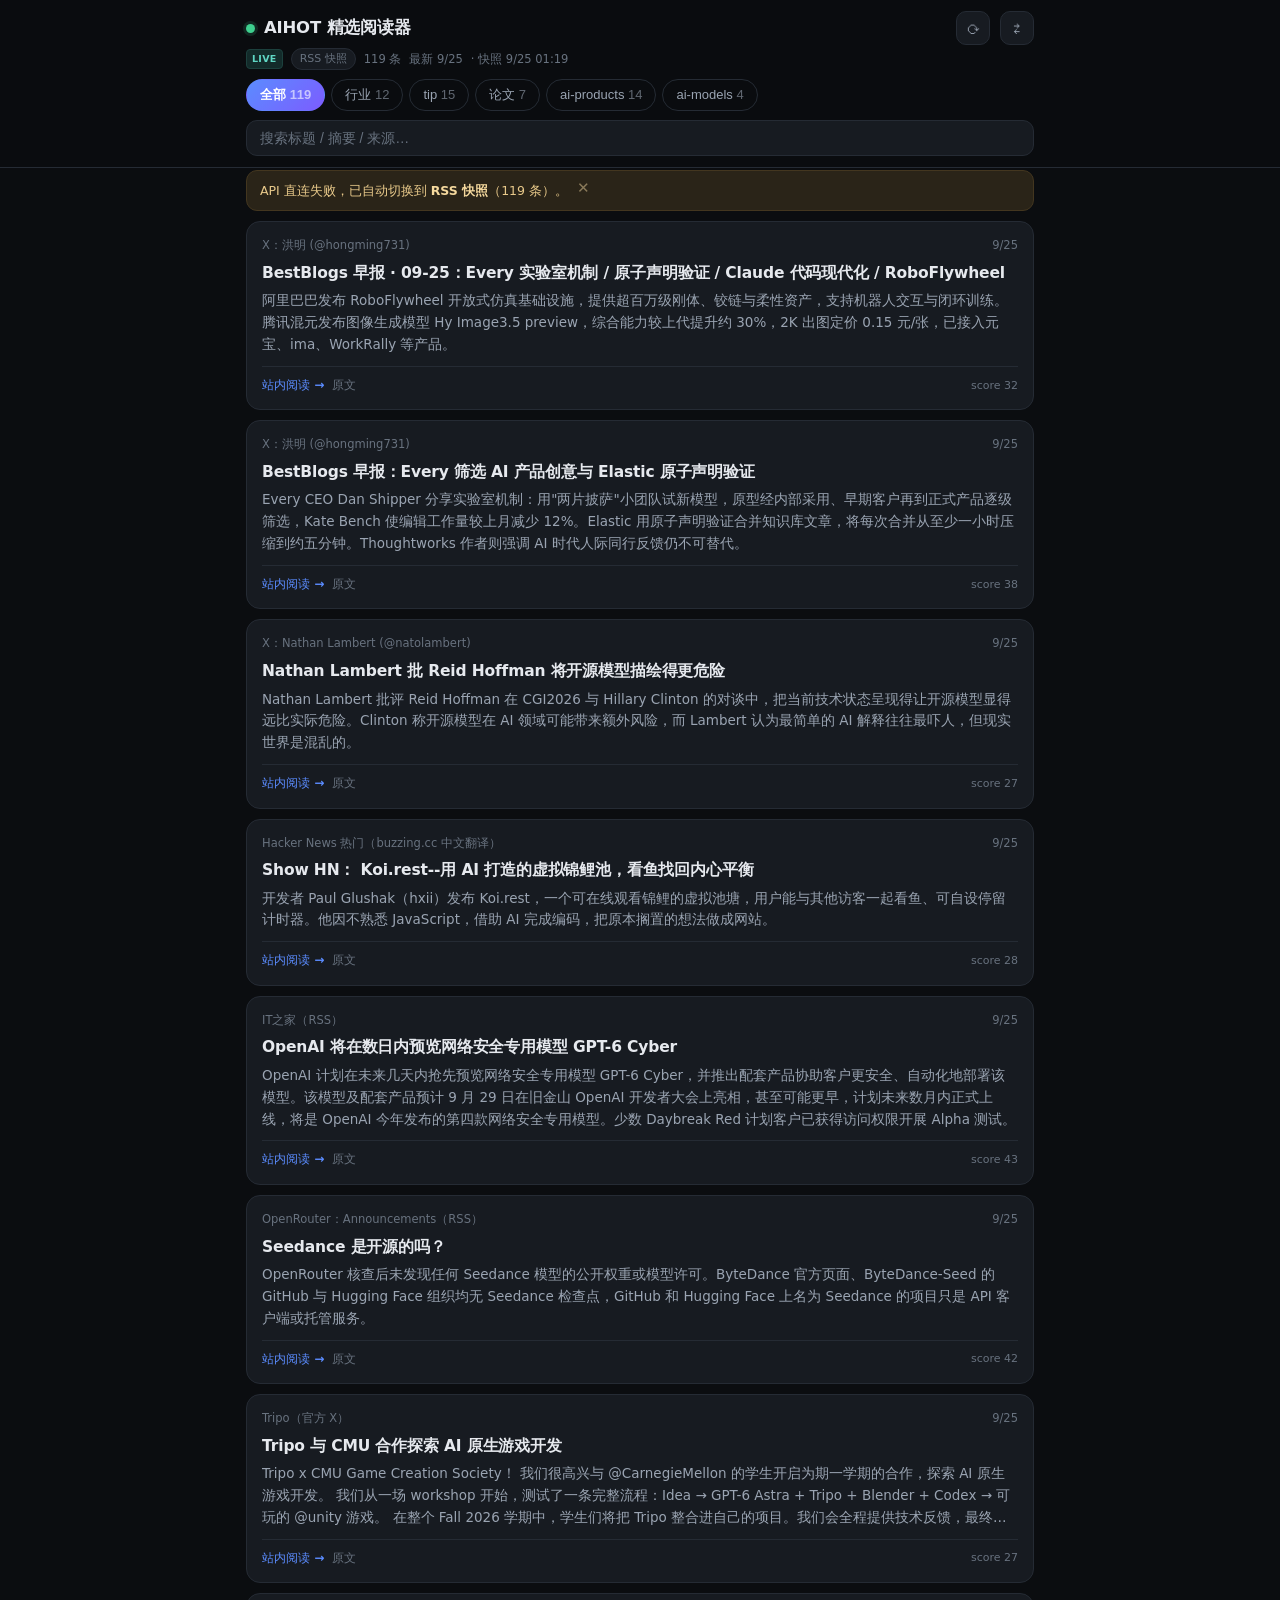
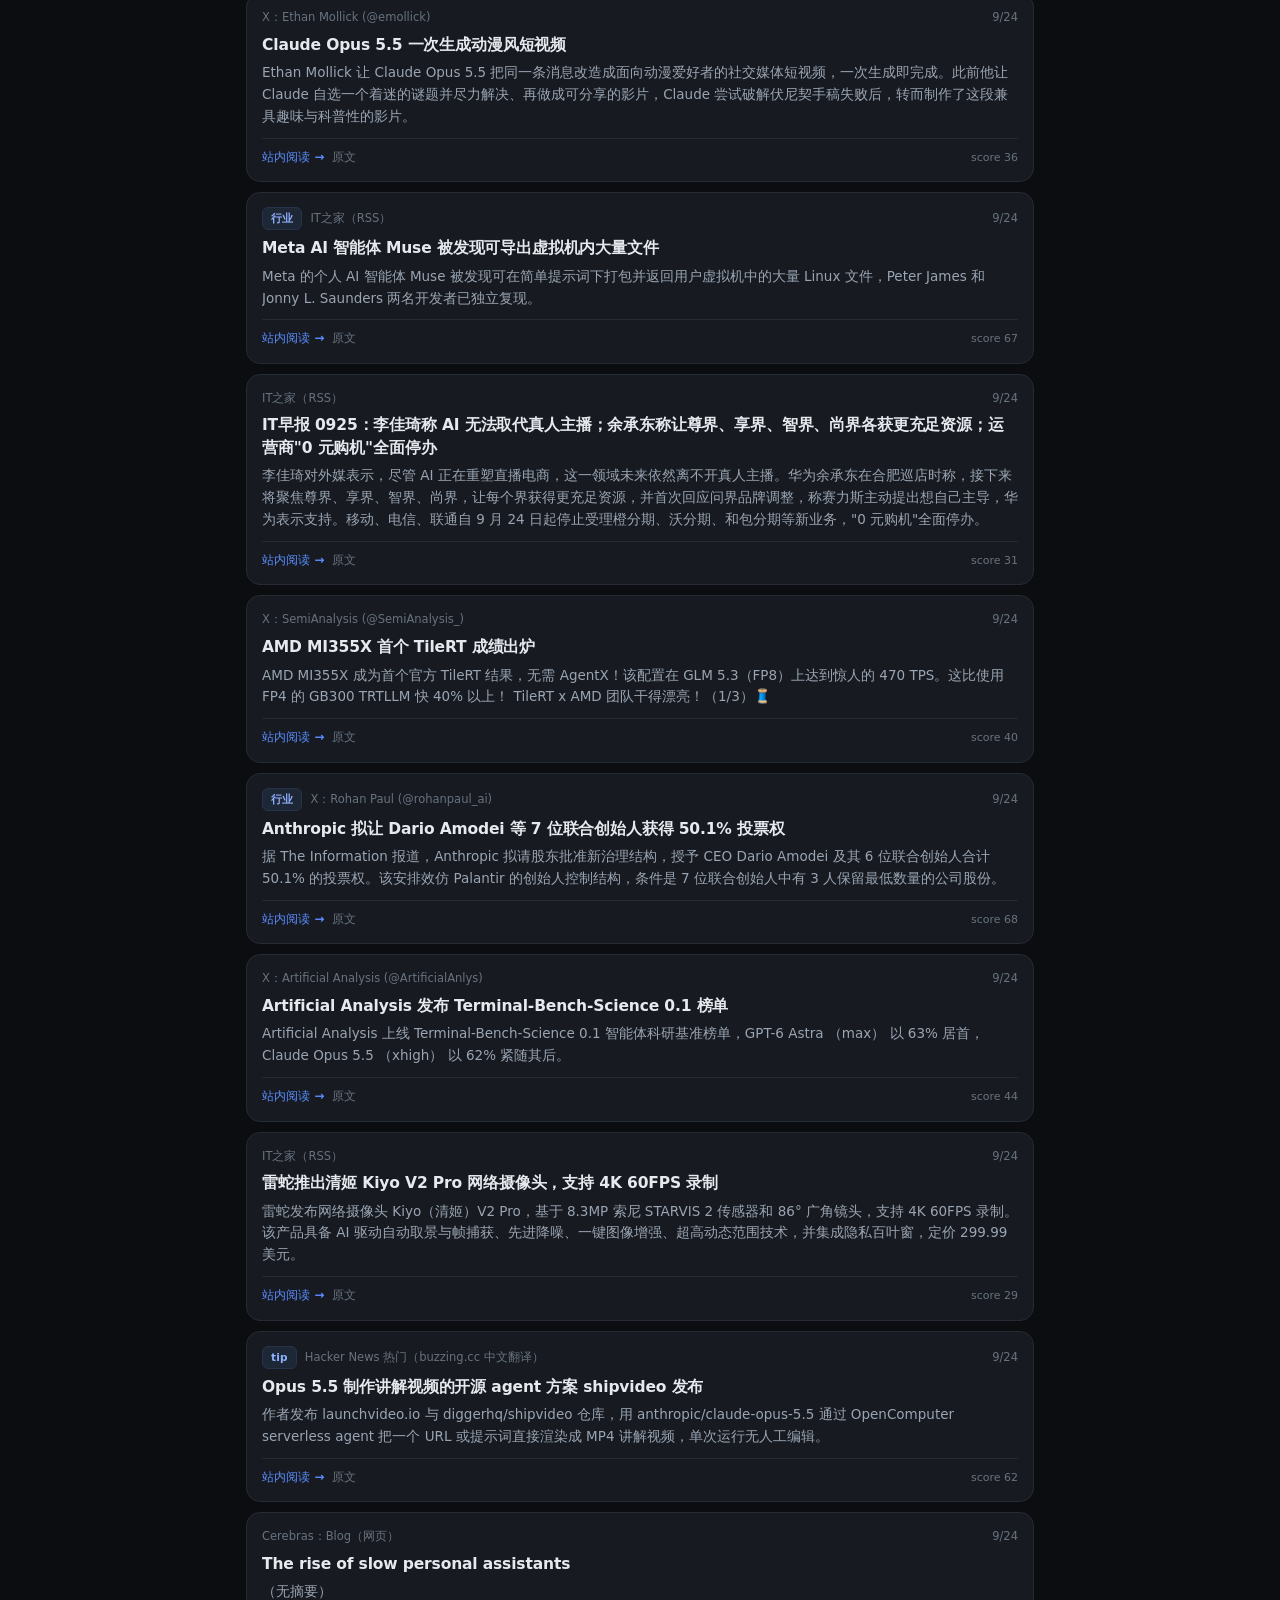
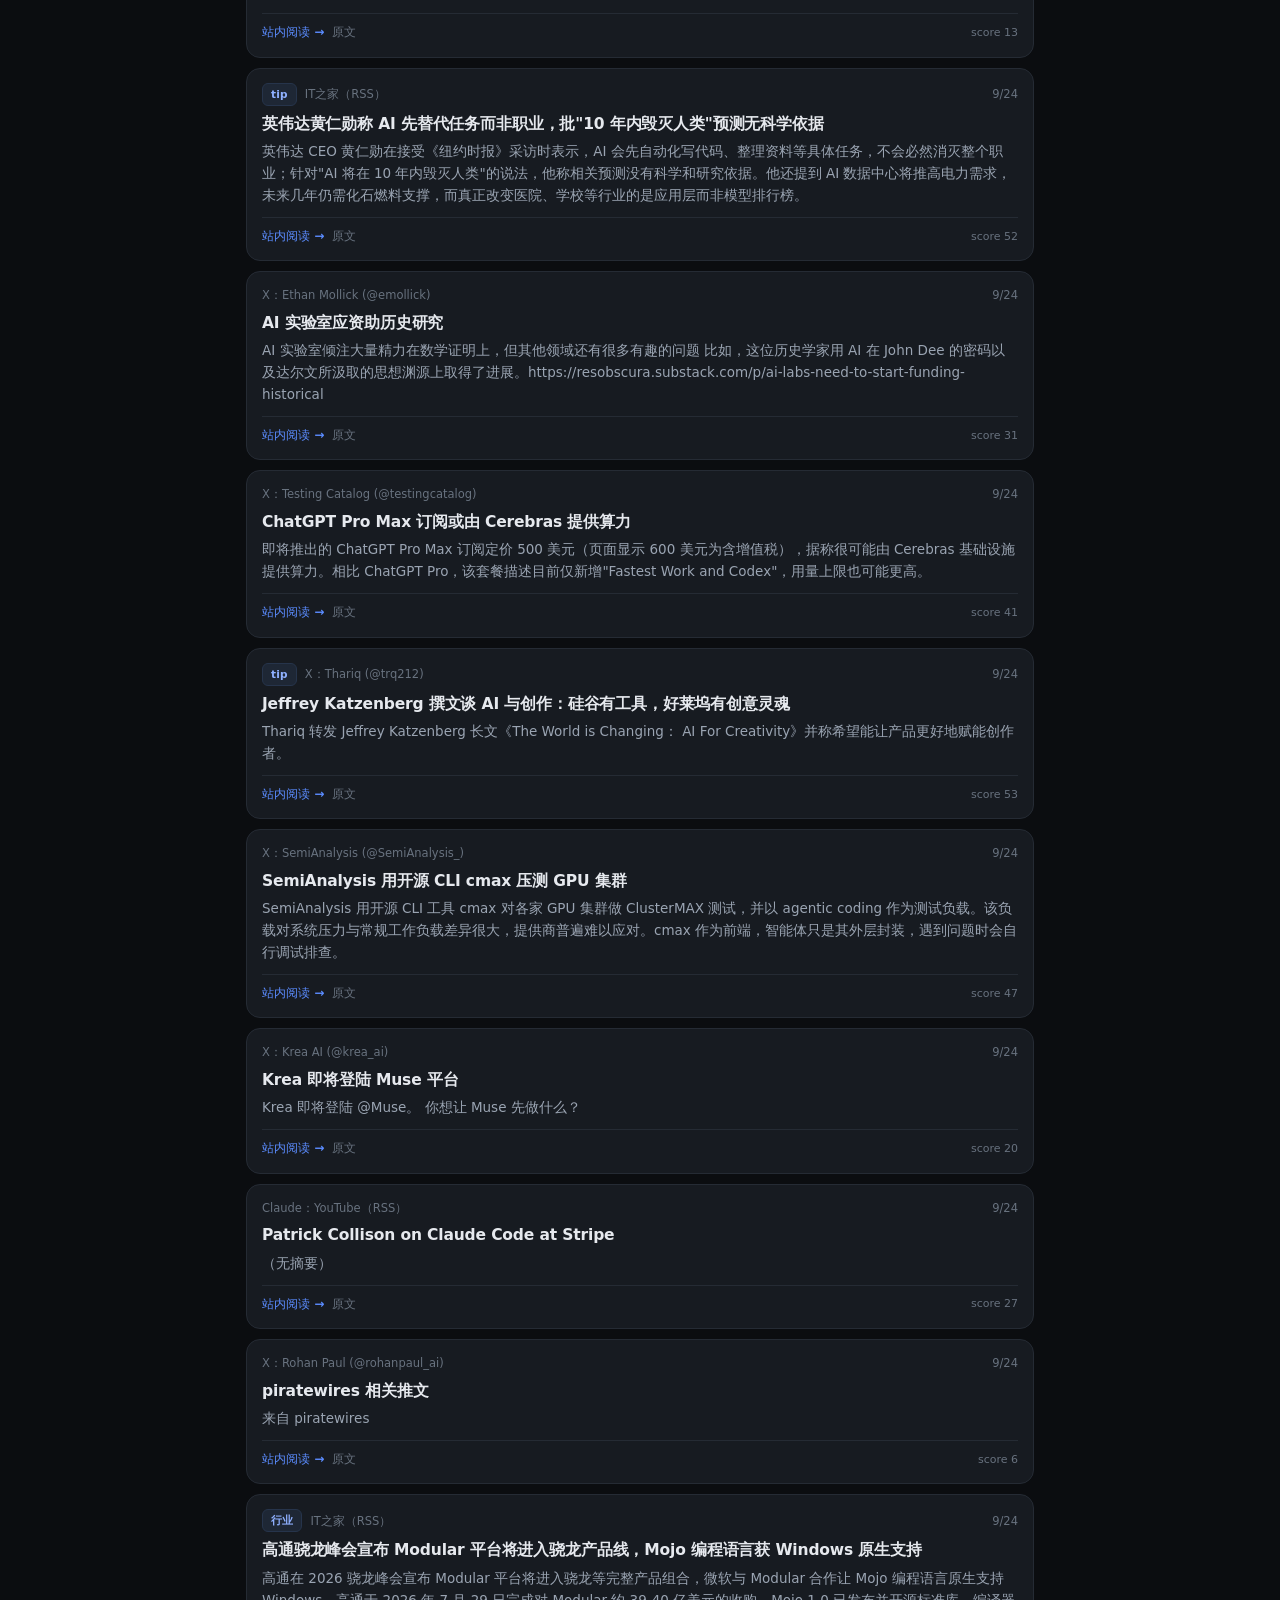
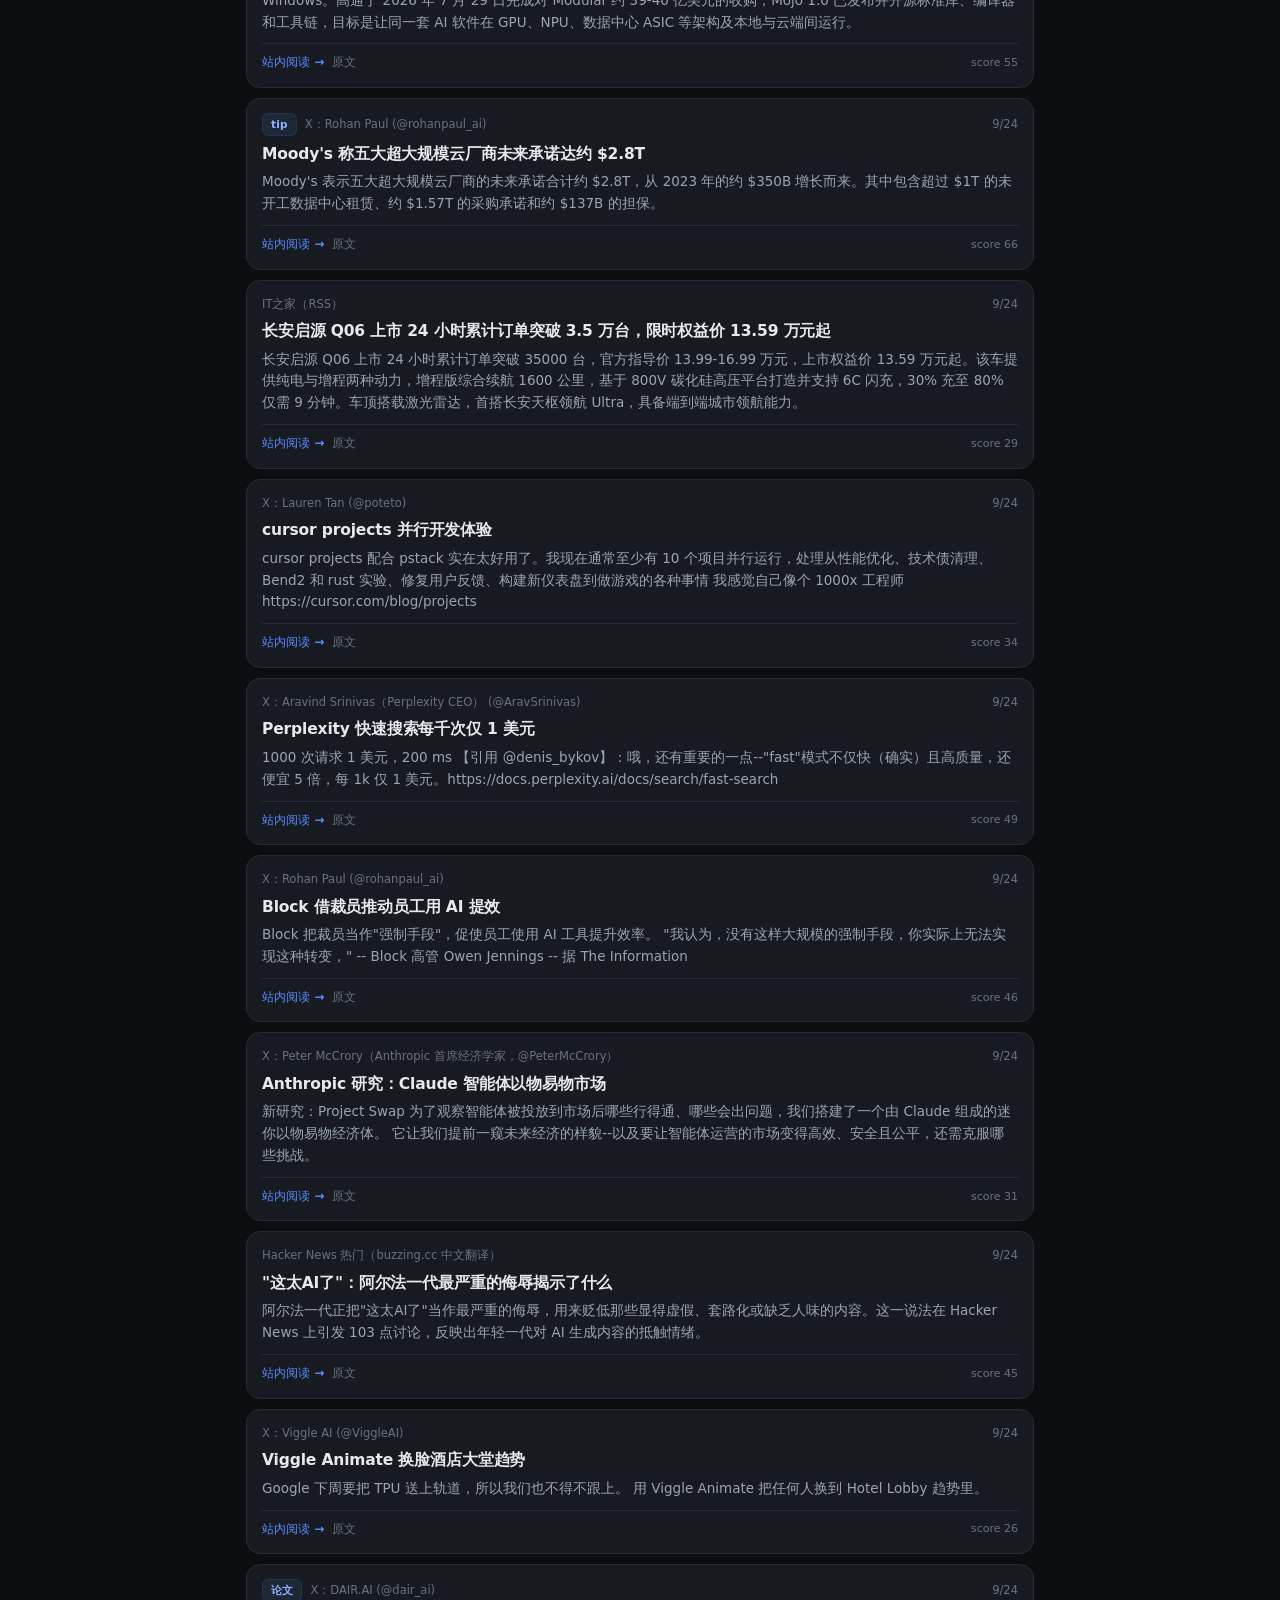
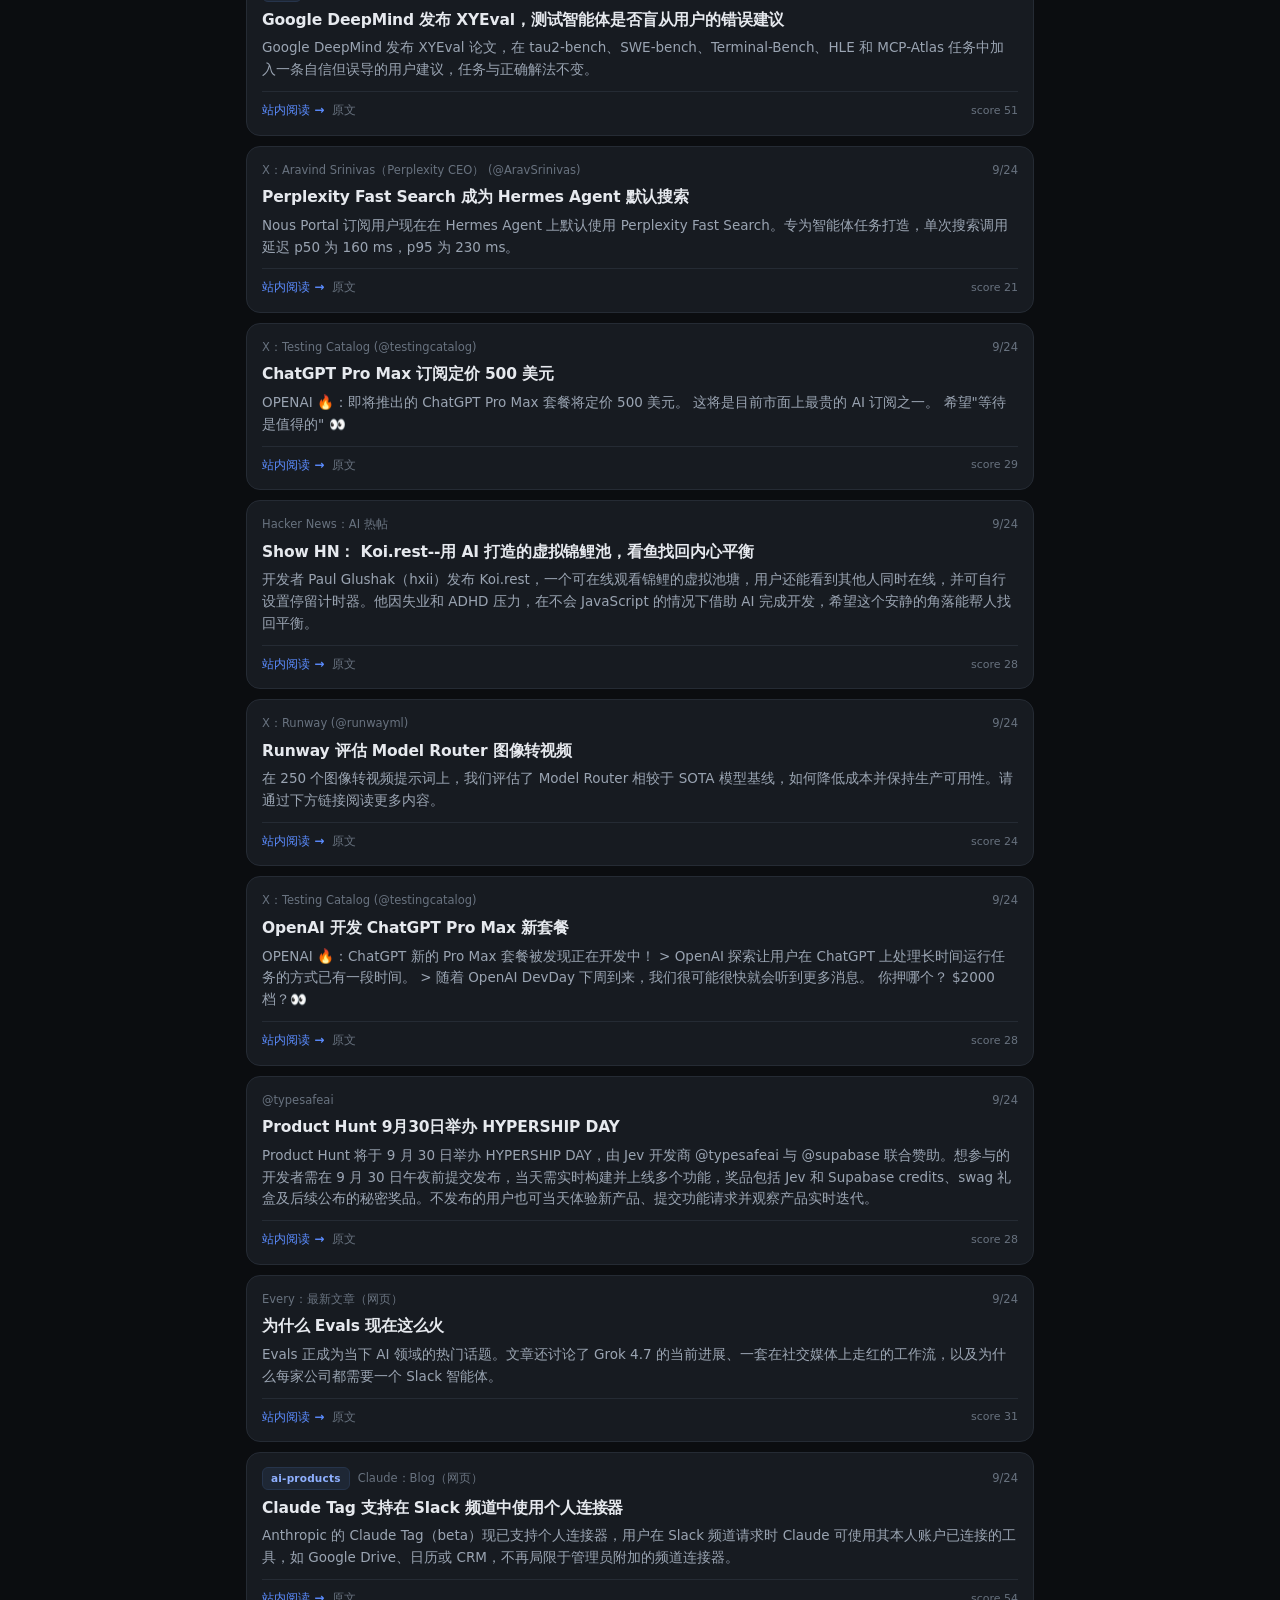
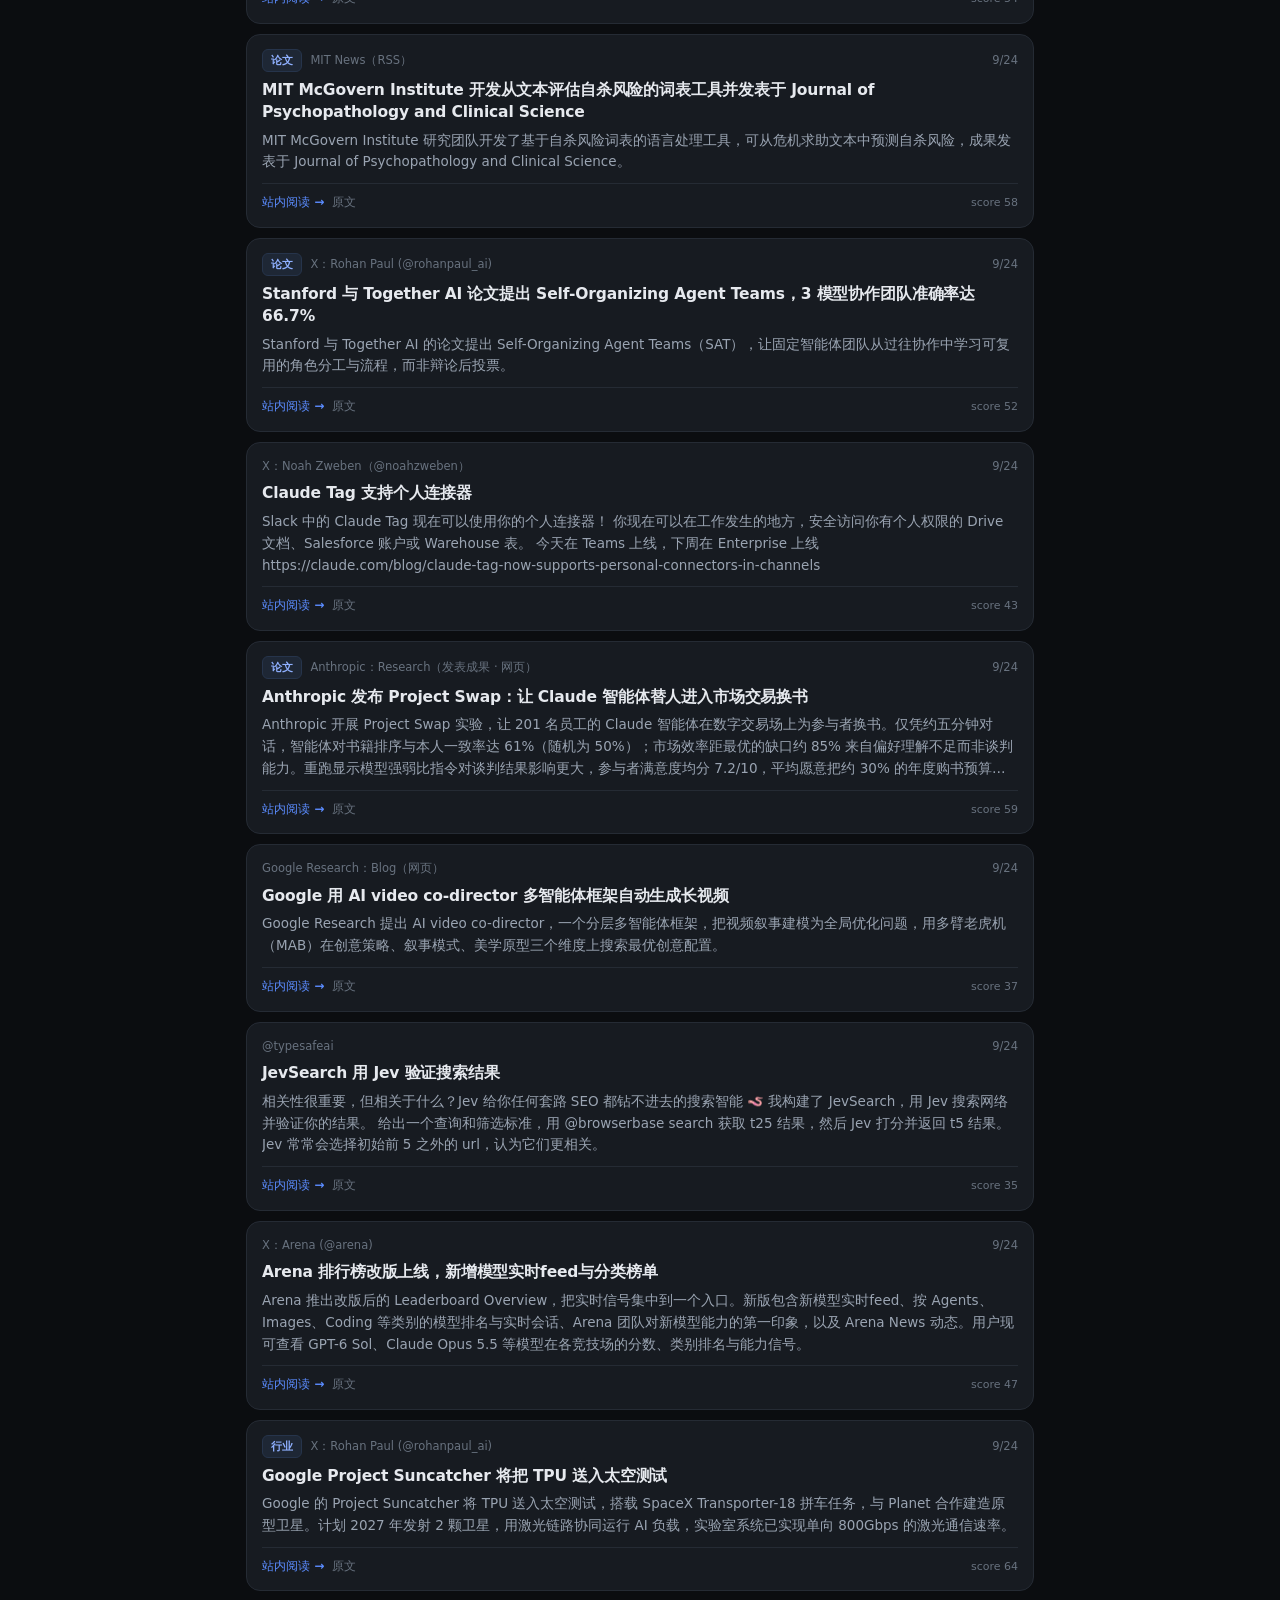
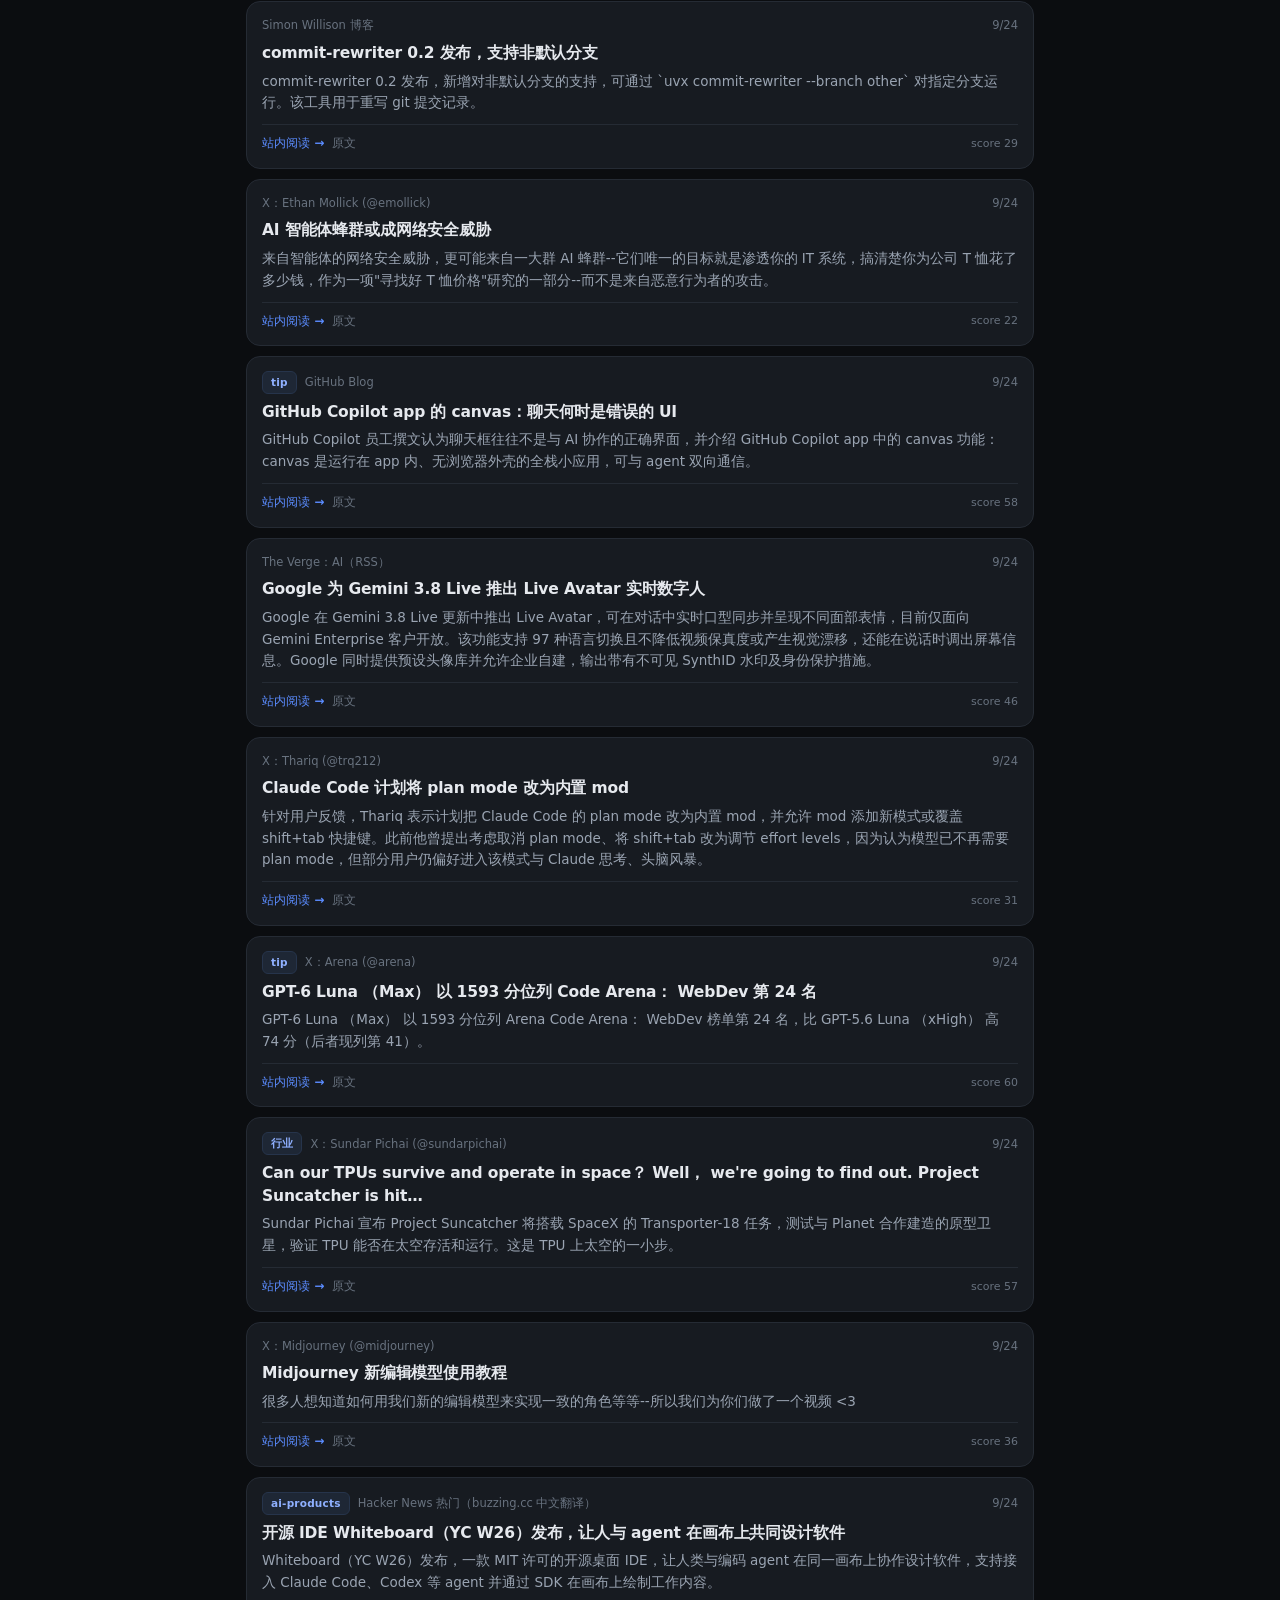
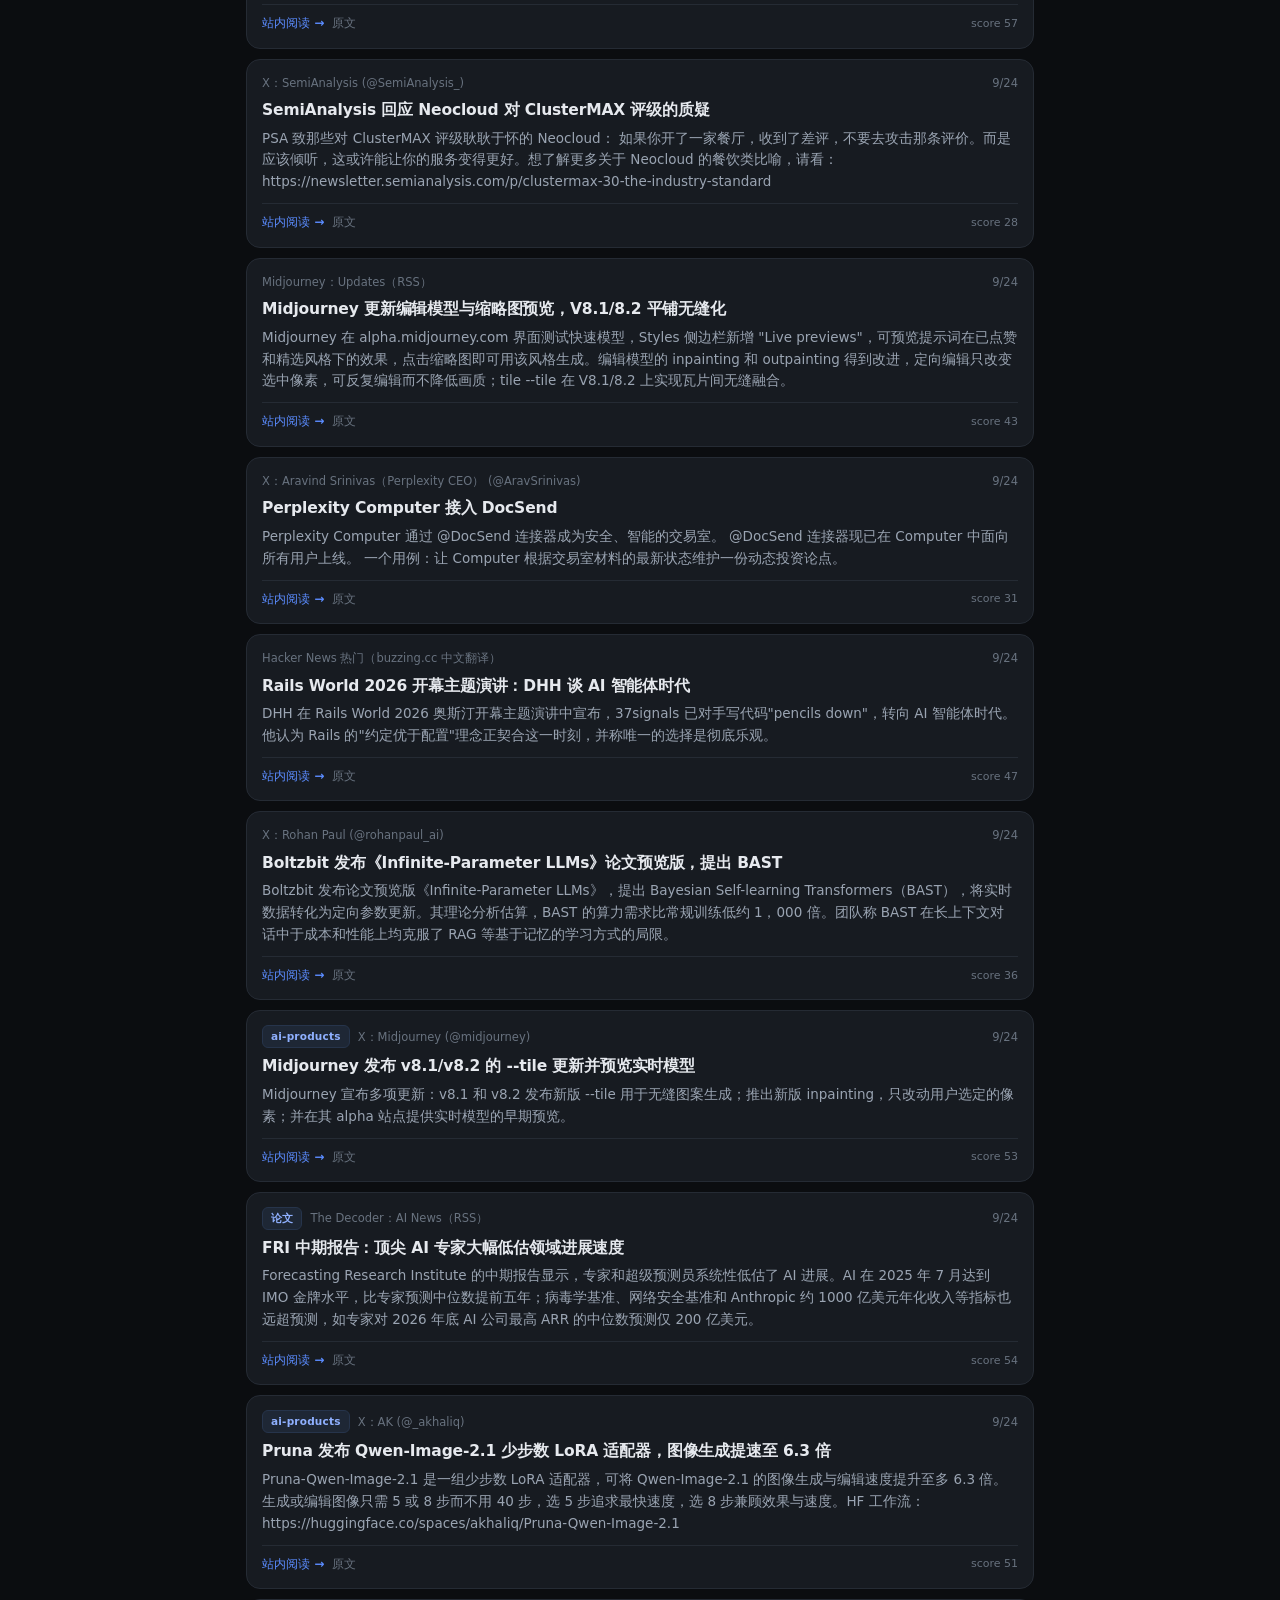
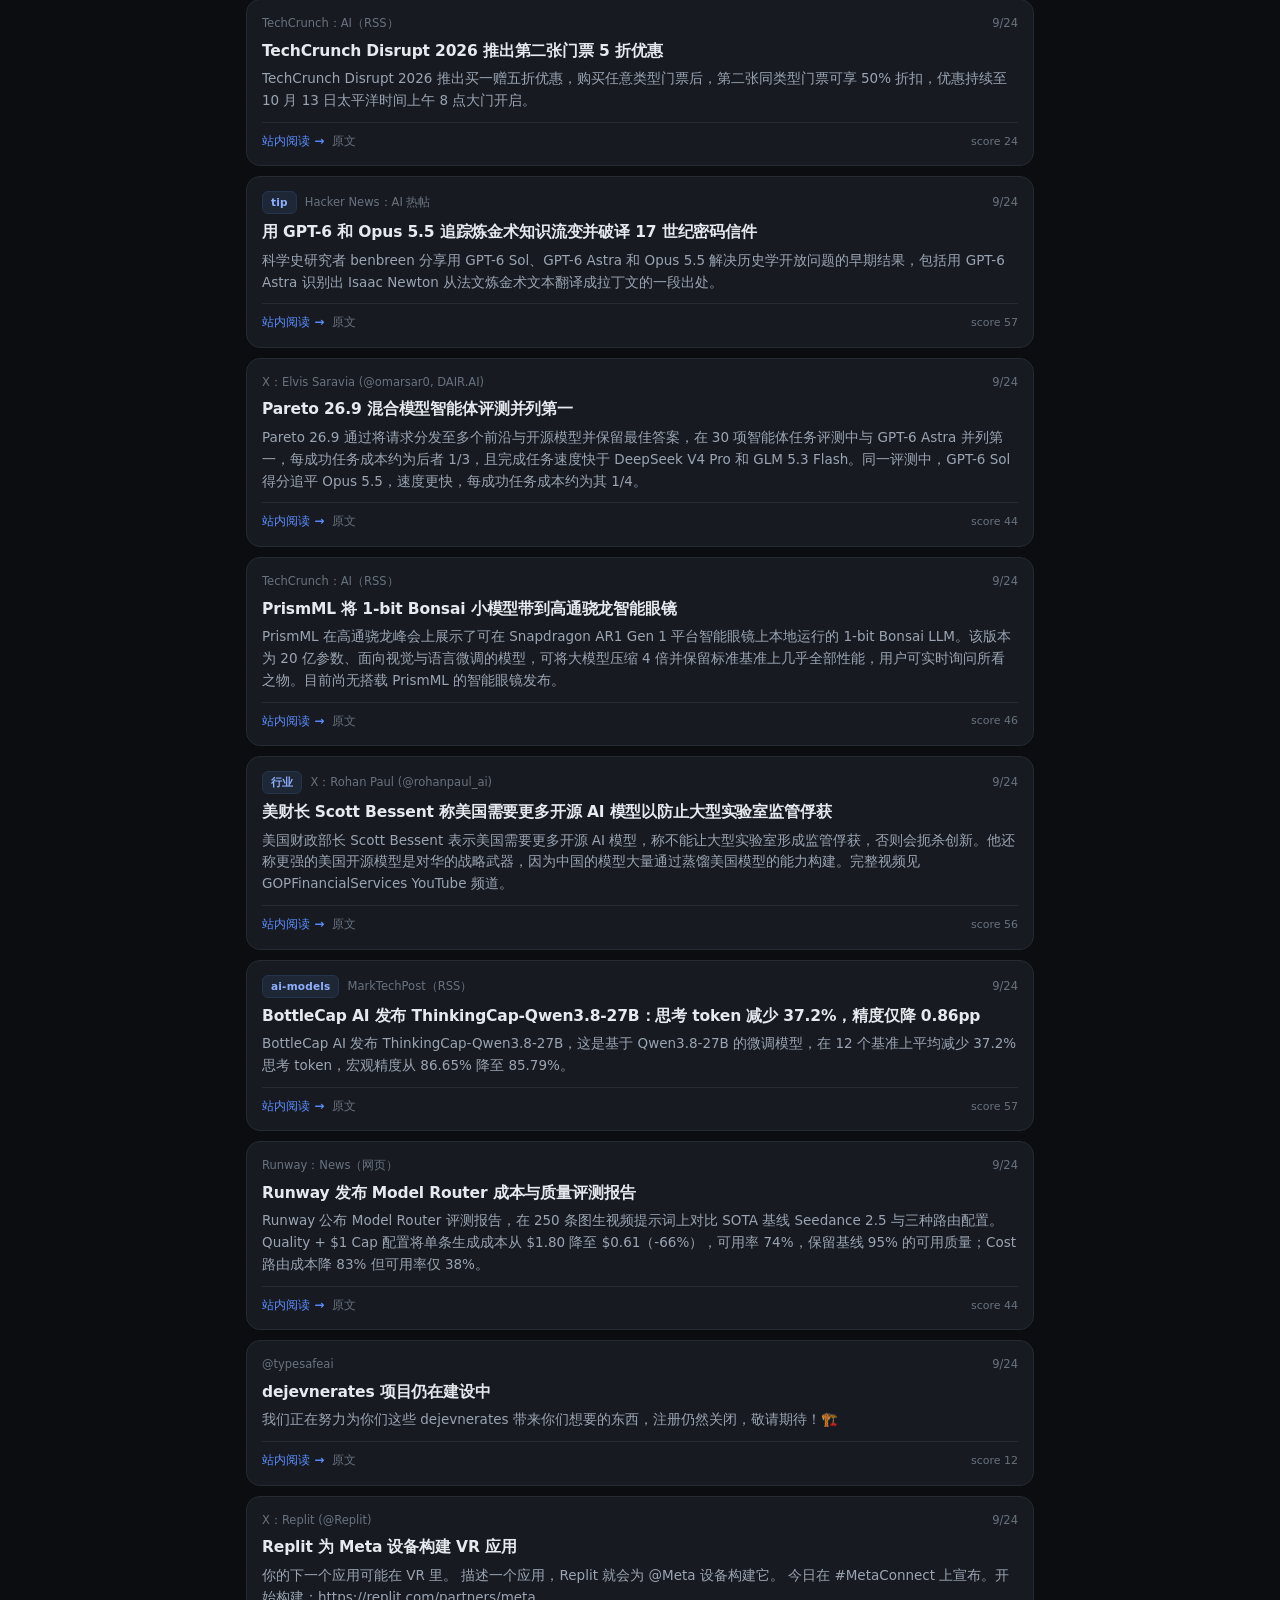
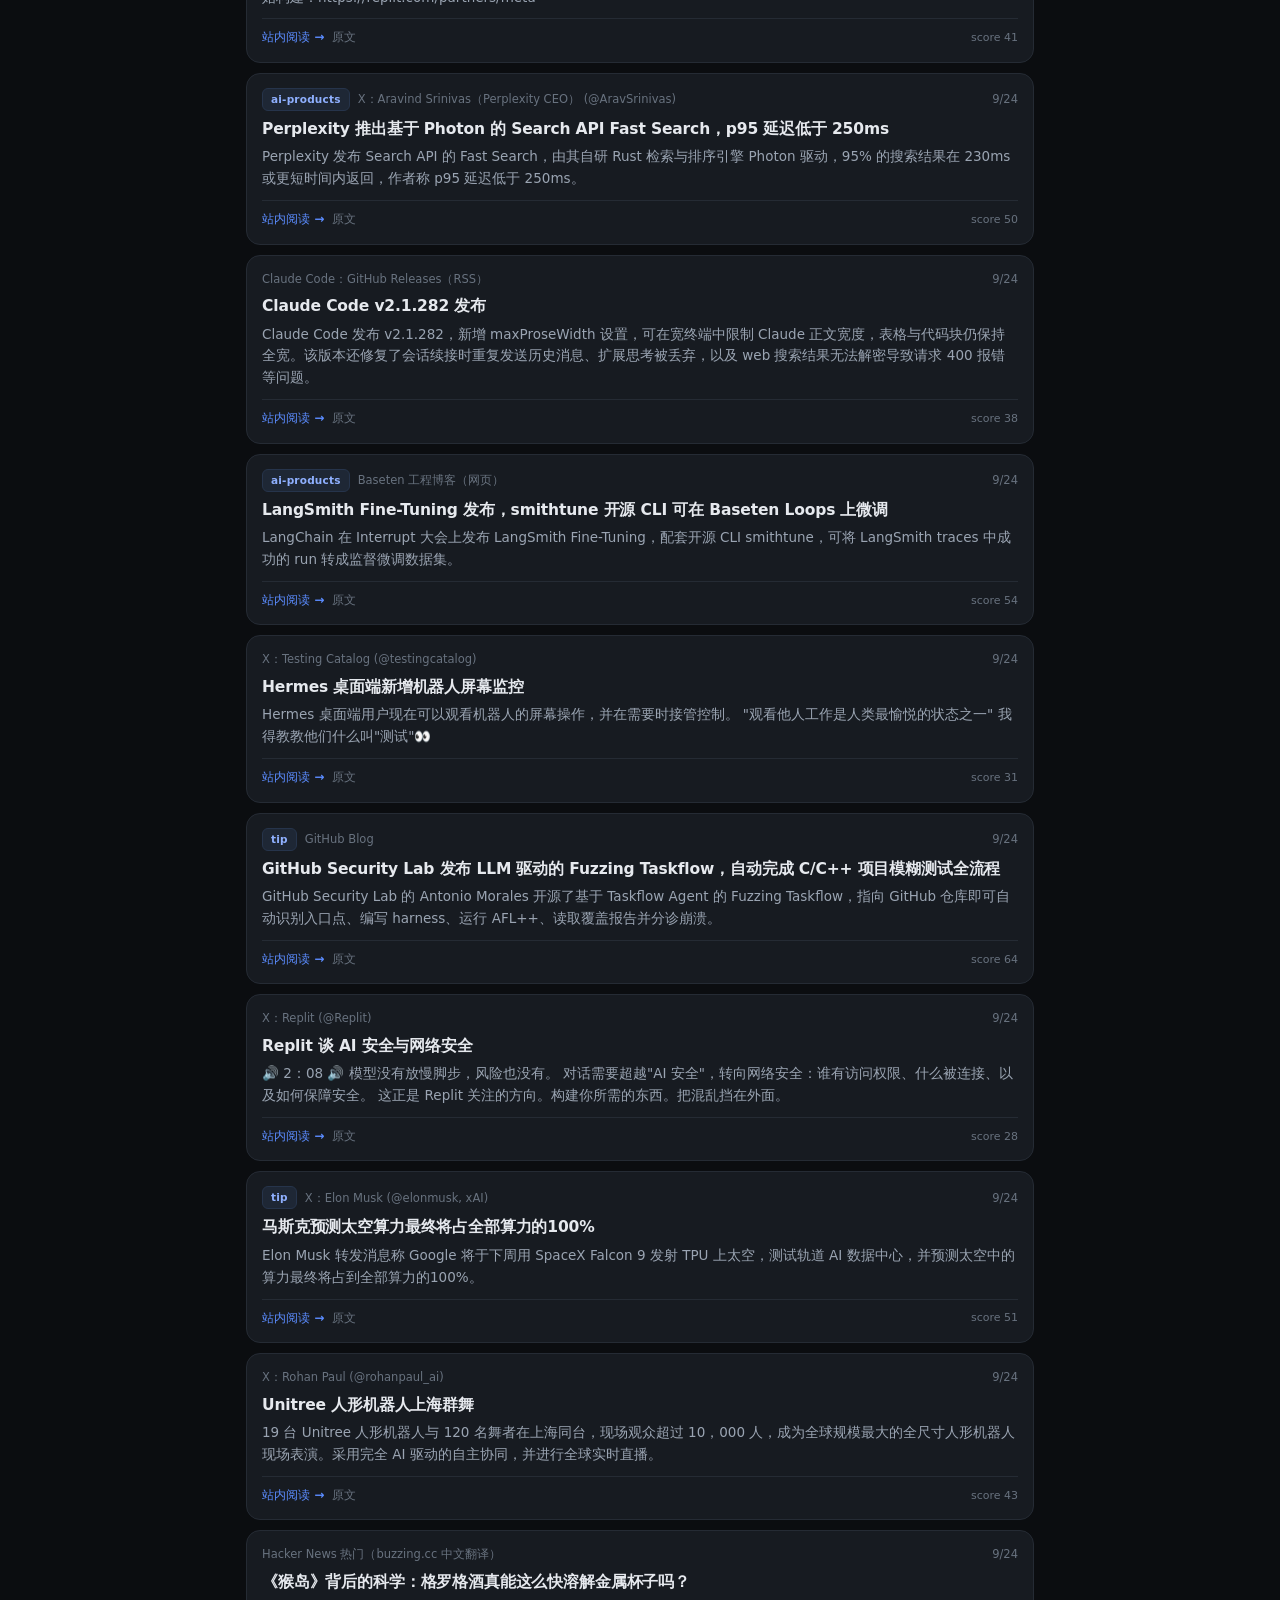
==== aihot-feeds/index.html @ c45c9d7c "feat(aihot-feeds): add index.html" ====
<!DOCTYPE html>
<html lang="zh-CN">
<head>
<meta charset="UTF-8">
<meta name="viewport" content="width=device-width, initial-scale=1, viewport-fit=cover">
<title>AIHOT · 精选阅读器</title>
<style>
  :root{
    --bg:#0b0d10; --bg2:#12151a; --card:#171b21; --card2:#1d2229;
    --line:#252b34; --tx:#e6e9ee; --tx2:#9aa4b2; --tx3:#68727f;
    --ac:#5b8cff; --ac2:#7c5cff; --ok:#3ecf8e; --warn:#f5a524; --bad:#f0616d;
    --r:14px;
  }
  *{box-sizing:border-box;-webkit-tap-highlight-color:transparent}
  html,body{margin:0;padding:0}
  body{
    background:var(--bg); color:var(--tx);
    font:15px/1.62 -apple-system,BlinkMacSystemFont,"PingFang SC","Hiragino Sans GB","Microsoft YaHei",system-ui,sans-serif;
    padding-bottom:env(safe-area-inset-bottom);
  }
  a{color:inherit;text-decoration:none}

  /* ---------- header ---------- */
  header{
    position:sticky;top:0;z-index:50;
    background:rgba(11,13,16,.86); backdrop-filter:saturate(180%) blur(14px);
    -webkit-backdrop-filter:saturate(180%) blur(14px);
    border-bottom:1px solid var(--line);
  }
  .hwrap{max-width:820px;margin:0 auto;padding:11px 16px 0}
  .hrow{display:flex;align-items:center;gap:10px}
  .logo{display:flex;align-items:center;gap:9px;font-weight:650;font-size:16.5px;letter-spacing:-.2px}
  .dot{width:9px;height:9px;border-radius:50%;background:var(--ok);box-shadow:0 0 0 3px rgba(62,207,142,.14)}
  .dot.loading{background:var(--warn);box-shadow:0 0 0 3px rgba(245,165,36,.14);animation:p 1.1s infinite}
  .dot.err{background:var(--bad);box-shadow:0 0 0 3px rgba(240,97,109,.14)}
  @keyframes p{50%{opacity:.35}}
  .spacer{flex:1}
  .iconbtn{
    width:34px;height:34px;border-radius:10px;border:1px solid var(--line);
    background:var(--card);color:var(--tx2);display:grid;place-items:center;
    font-size:15px;cursor:pointer;transition:.15s;
  }
  .iconbtn:active{transform:scale(.93)}
  .iconbtn.on{color:var(--ac);border-color:#2c3f6b;background:#141c2e}
  .meta{font-size:11.5px;color:var(--tx3);margin-top:3px;display:flex;gap:8px;flex-wrap:wrap;align-items:center}
  .pill{background:var(--card);border:1px solid var(--line);border-radius:999px;padding:1px 8px;font-size:11px}

  /* ---------- tabs ---------- */
  nav{max-width:820px;margin:0 auto;padding:9px 16px 0;display:flex;gap:6px;overflow-x:auto;scrollbar-width:none}
  nav::-webkit-scrollbar{display:none}
  .tab{
    flex:0 0 auto;padding:6px 13px;border-radius:999px;font-size:13px;
    background:transparent;border:1px solid var(--line);color:var(--tx2);
    cursor:pointer;transition:.15s;white-space:nowrap;
  }
  .tab:active{transform:scale(.96)}
  .tab.on{background:linear-gradient(135deg,var(--ac),var(--ac2));border-color:transparent;color:#fff;font-weight:600}

  /* ---------- search ---------- */
  .search{max-width:820px;margin:0 auto;padding:9px 16px 11px}
  .search input{
    width:100%;padding:9px 13px;border-radius:11px;border:1px solid var(--line);
    background:var(--card);color:var(--tx);font-size:14px;outline:none;transition:.15s;
  }
  .search input:focus{border-color:#2c3f6b;background:var(--card2)}
  .search input::placeholder{color:var(--tx3)}

  /* ---------- list ---------- */
  main{max-width:820px;margin:0 auto;padding:2px 16px 40px}
  .card{
    background:var(--card);border:1px solid var(--line);border-radius:var(--r);
    padding:14px 15px;margin-bottom:10px;transition:.16s;
  }
  .card:active{background:var(--card2);transform:scale(.995)}
  .ctop{display:flex;gap:8px;align-items:center;margin-bottom:7px;flex-wrap:wrap}
  .cat{
    font-size:10.5px;font-weight:650;padding:2px 8px;border-radius:6px;letter-spacing:.2px;
    background:#1e2735;color:#8fb0ff;border:1px solid #26344b;
  }
  .cat.ai-models{background:#2a1f3d;color:#c4a5ff;border-color:#3b2b56}
  .cat.ai-products{background:#132b2a;color:#5fd6c4;border-color:#1c403d}
  .cat.industry{background:#2e2418;color:#f0b968;border-color:#43361f}
  .cat.paper{background:#1a2733;color:#7fb8e8;border-color:#25394b}
  .cat.tip{background:#2b1f28;color:#f094b8;border-color:#402c39}
  .src{font-size:11.5px;color:var(--tx3);overflow:hidden;text-overflow:ellipsis;white-space:nowrap;max-width:52%}
  .time{font-size:11.5px;color:var(--tx3);margin-left:auto;flex:0 0 auto}
  .ctitle{font-size:15.5px;font-weight:600;line-height:1.45;letter-spacing:-.15px;margin-bottom:6px}
  .csum{font-size:13.5px;color:var(--tx2);line-height:1.62;display:-webkit-box;-webkit-line-clamp:3;-webkit-box-orient:vertical;overflow:hidden}
  .card.open .csum{-webkit-line-clamp:unset}
  .cfoot{display:flex;gap:8px;align-items:center;margin-top:10px;padding-top:9px;border-top:1px solid var(--line);font-size:12px}
  .lk{color:var(--ac);font-weight:550}
  .lk.dim{color:var(--tx3);font-weight:400}
  .score{margin-left:auto;font-size:11px;color:var(--tx3);font-variant-numeric:tabular-nums}
  .reason{
    margin-top:9px;padding:9px 11px;border-radius:9px;font-size:12.5px;line-height:1.6;
    background:#141b29;border-left:2.5px solid var(--ac);color:#a8bcdd;
  }
  .reason b{color:#c5d5f0;font-weight:600}

  /* ---------- states ---------- */
  .center{text-align:center;padding:56px 20px;color:var(--tx3)}
  .center .big{font-size:32px;margin-bottom:10px;opacity:.5}
  .center h3{color:var(--tx2);font-size:15px;font-weight:600;margin:0 0 6px}
  .center p{font-size:13px;margin:0 0 14px;line-height:1.6}
  .btn{
    display:inline-block;padding:9px 18px;border-radius:10px;font-size:13.5px;font-weight:600;
    background:linear-gradient(135deg,var(--ac),var(--ac2));color:#fff;border:none;cursor:pointer;
  }
  .btn.ghost{background:var(--card);border:1px solid var(--line);color:var(--tx2);font-weight:500}
  .btn:active{transform:scale(.96)}
  .skel{background:var(--card);border-radius:var(--r);height:112px;margin-bottom:10px;position:relative;overflow:hidden}
  .skel::after{
    content:'';position:absolute;inset:0;
    background:linear-gradient(90deg,transparent,rgba(255,255,255,.045),transparent);
    animation:sh 1.3s infinite;
  }
  @keyframes sh{0%{transform:translateX(-100%)}100%{transform:translateX(100%)}}
  .spinner{
    width:26px;height:26px;border:2.5px solid var(--line);border-top-color:var(--ac);
    border-radius:50%;animation:sp .75s linear infinite;margin:0 auto 12px;
  }
  @keyframes sp{to{transform:rotate(360deg)}}
  .more{display:block;width:100%;margin:6px 0 0;padding:11px;border-radius:11px;
    background:var(--card);border:1px solid var(--line);color:var(--tx2);font-size:13.5px;cursor:pointer}
  .more:active{transform:scale(.985)}

  /* ---------- banner ---------- */
  .banner{
    max-width:820px;margin:0 auto 10px;padding:10px 13px;border-radius:11px;font-size:12.5px;line-height:1.55;
    background:#2a2418;border:1px solid #43361f;color:#e8c98a;display:flex;gap:9px;align-items:flex-start;
  }
  .banner b{color:#f5d99e}
  .x{flex:0 0 auto;cursor:pointer;color:#8a7a5a;font-size:15px;line-height:1}

  /* ---------- footer ---------- */
  footer{max-width:820px;margin:0 auto;padding:0 16px 34px;font-size:11.5px;color:var(--tx3);line-height:1.75}
  footer a{color:var(--tx2);text-decoration:underline;text-underline-offset:2px}
  .srcbar{display:flex;gap:7px;margin-bottom:9px}
  .srcbtn{flex:1;padding:7px;border-radius:9px;background:var(--card);border:1px solid var(--line);
    color:var(--tx3);font-size:11.5px;text-align:center;cursor:pointer}
  .srcbtn.on{border-color:#2c3f6b;color:var(--ac);background:#141c2e;font-weight:600}
  .badge{font-size:9.5px;font-weight:700;padding:1px 5px;border-radius:4px;letter-spacing:.3px;vertical-align:1px}
  .badge.live{background:#132b2a;color:#5fd6c4;border:1px solid #1c403d}
  .badge.snap{background:#2e2418;color:#f0b968;border:1px solid #43361f}
</style>
</head>
<body>

<header>
  <div class="hwrap">
    <div class="hrow">
      <div class="logo"><span class="dot loading" id="dot"></span>AIHOT 精选阅读器</div>
      <div class="spacer"></div>
      <button class="iconbtn" id="refresh" title="刷新">⟳</button>
      <button class="iconbtn" id="theme" title="切换数据源（API / RSS 快照）">⇄</button>
    </div>
    <div class="meta" id="meta">正在连接…</div>
  </div>
  <nav id="tabs"></nav>
  <div class="search"><input id="q" type="search" placeholder="搜索标题 / 摘要 / 来源…" autocomplete="off"></div>
</header>

<main>
  <div id="banner"></div>
  <div id="list"></div>
</main>

<footer>
  <div class="srcbar" id="srcbar"></div>
  <div id="ftinfo"></div>
  <div style="margin-top:9px">
    数据来自 <a href="https://aihot.news" target="_blank" rel="noopener">AIHOT</a>（数字生命卡兹克开源项目）。
    本站仅作个人非商业阅读用途，标题/摘要/原文链接的著作权归各来源与 AIHOT 所有。
    商业用途须先取得 <a href="https://aihot.news/terms" target="_blank" rel="noopener">AIHOT 书面授权</a>。
  </div>
</footer>

<script src="feeds.js?v=2"></script>
<script src="app.js?v=3"></script>
</body>
</html>
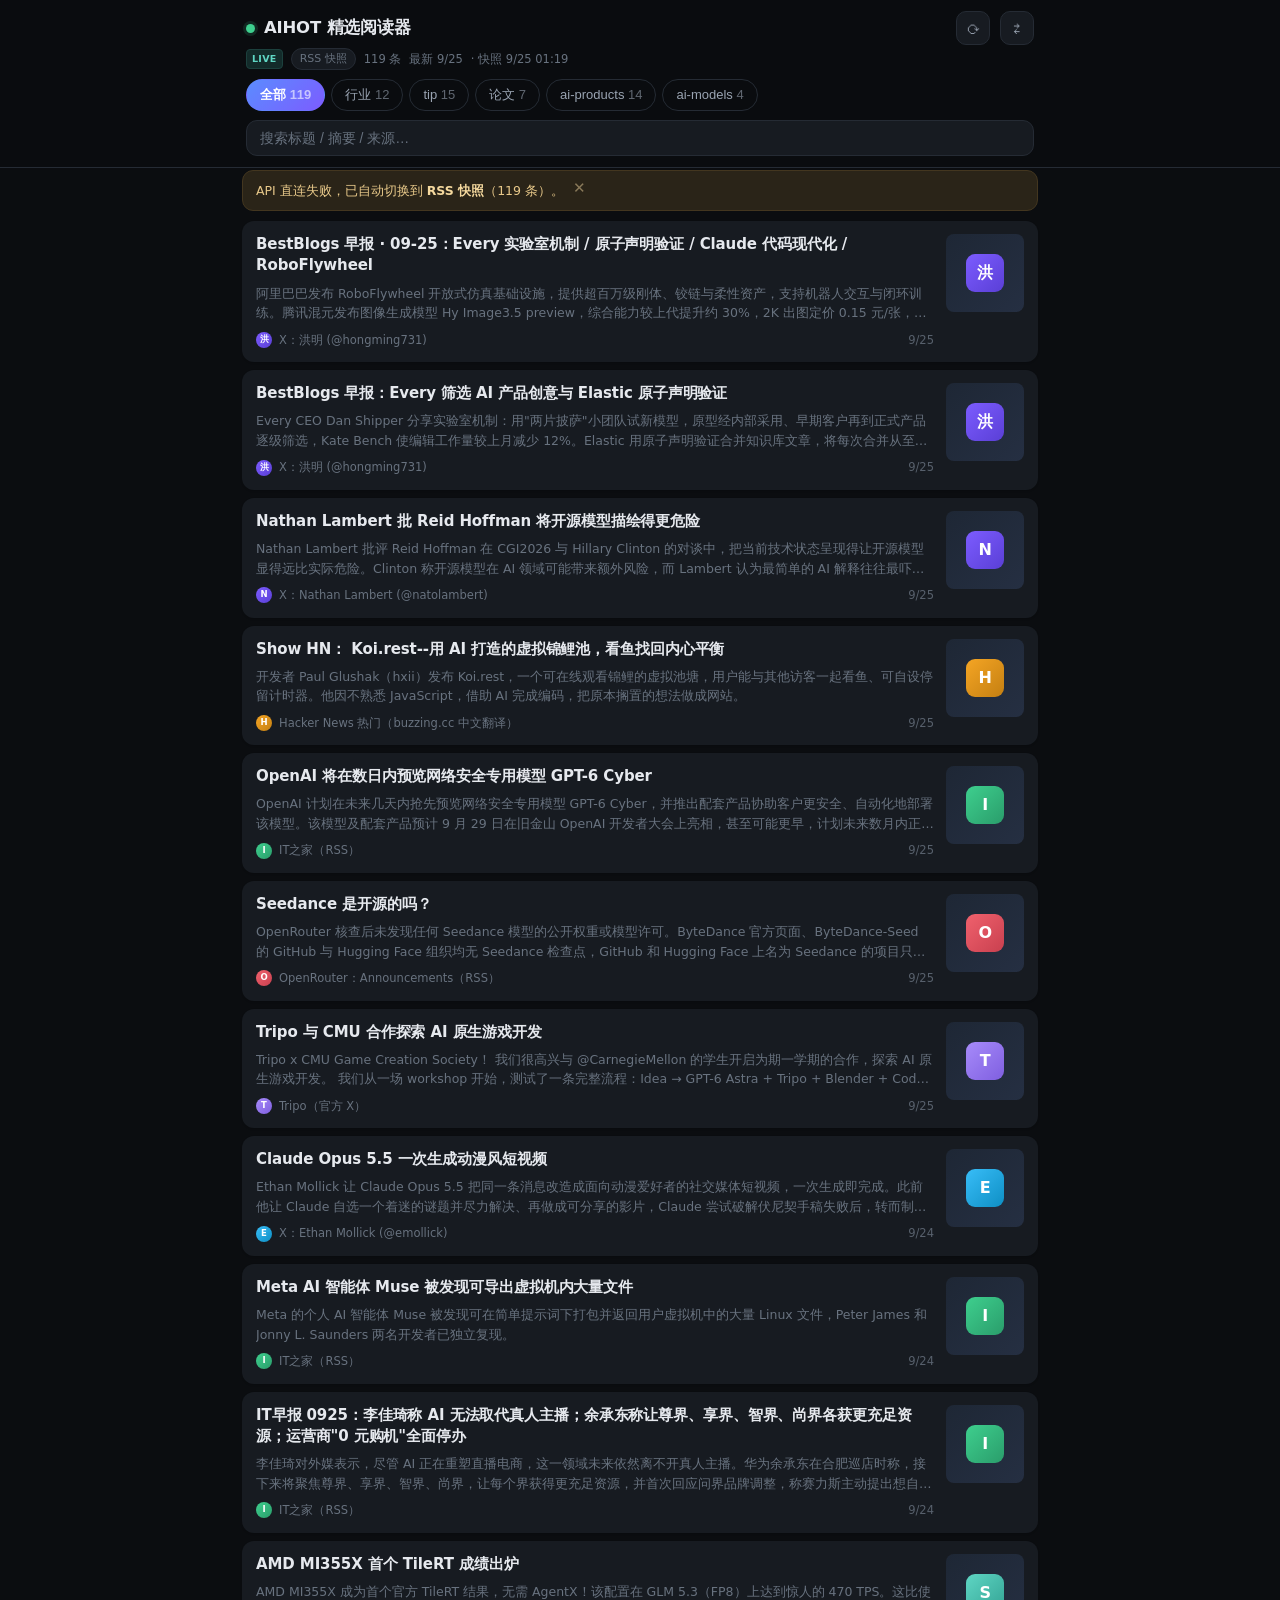
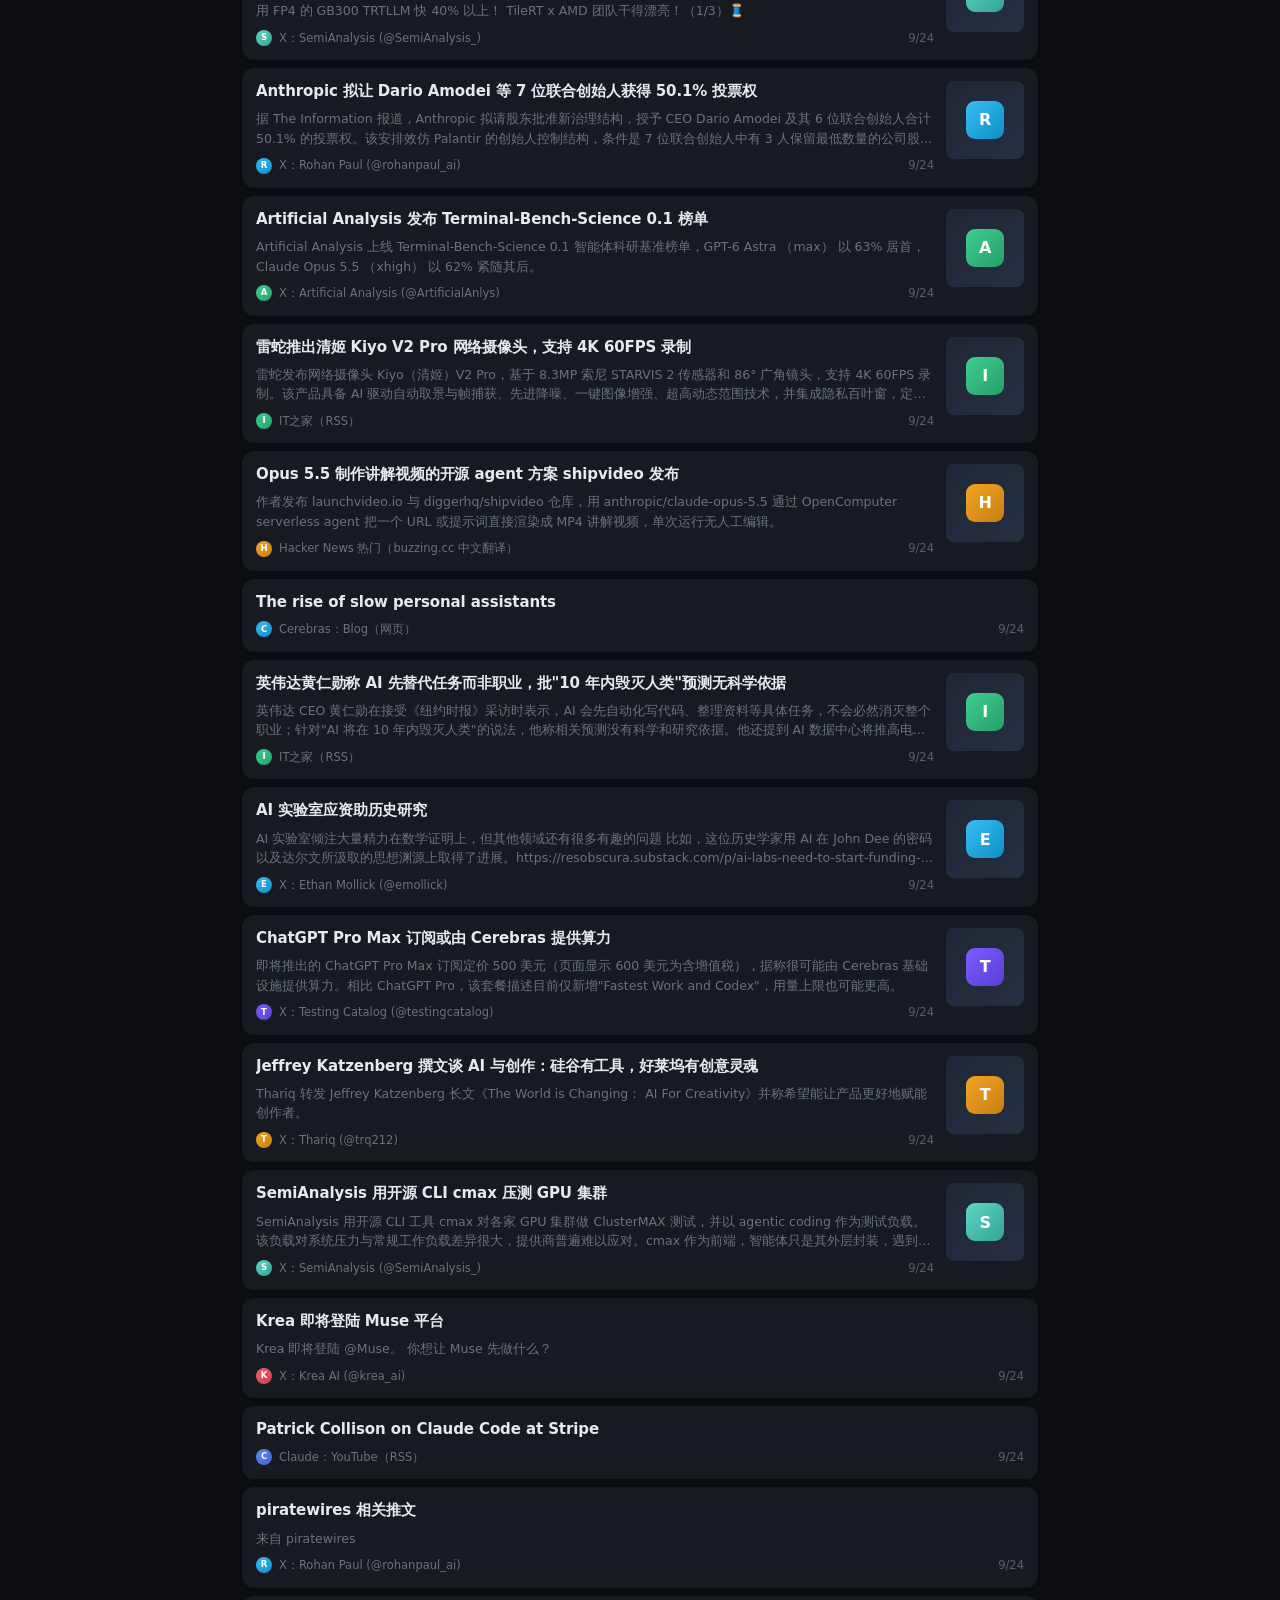
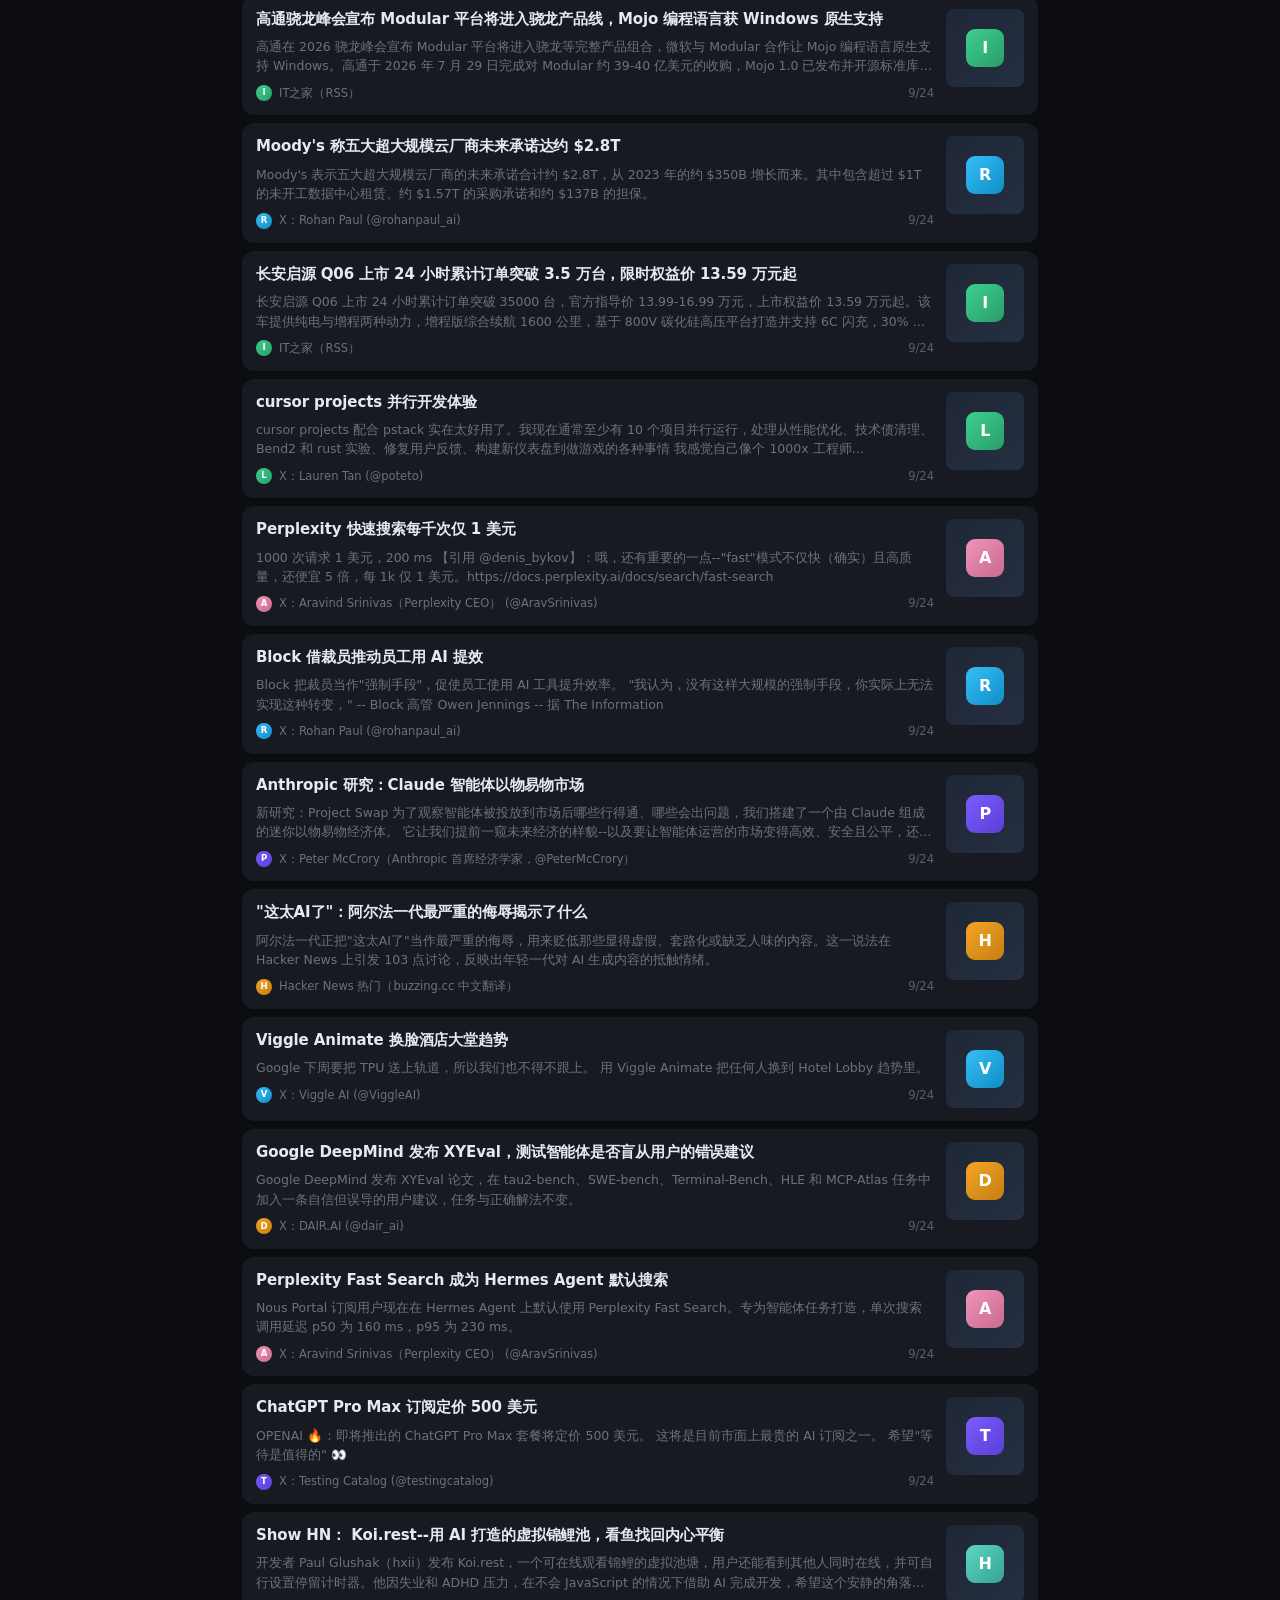
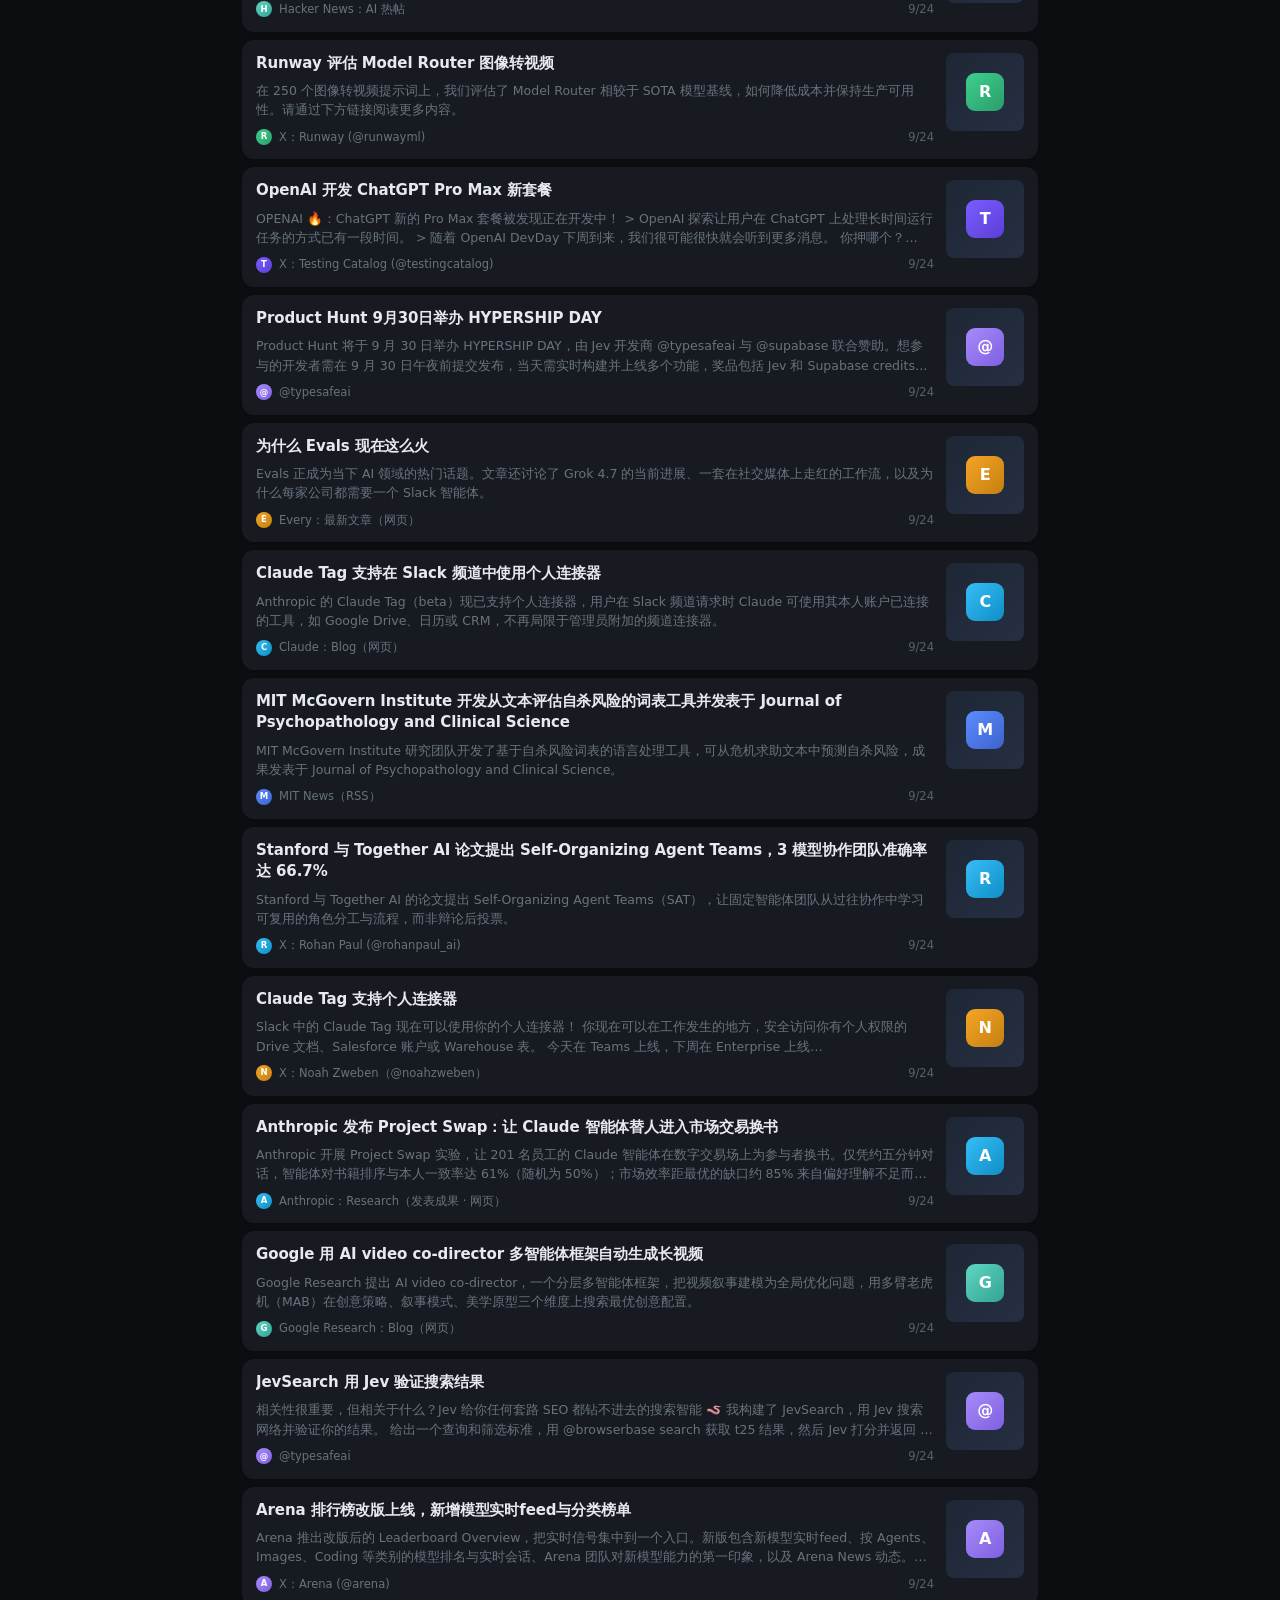
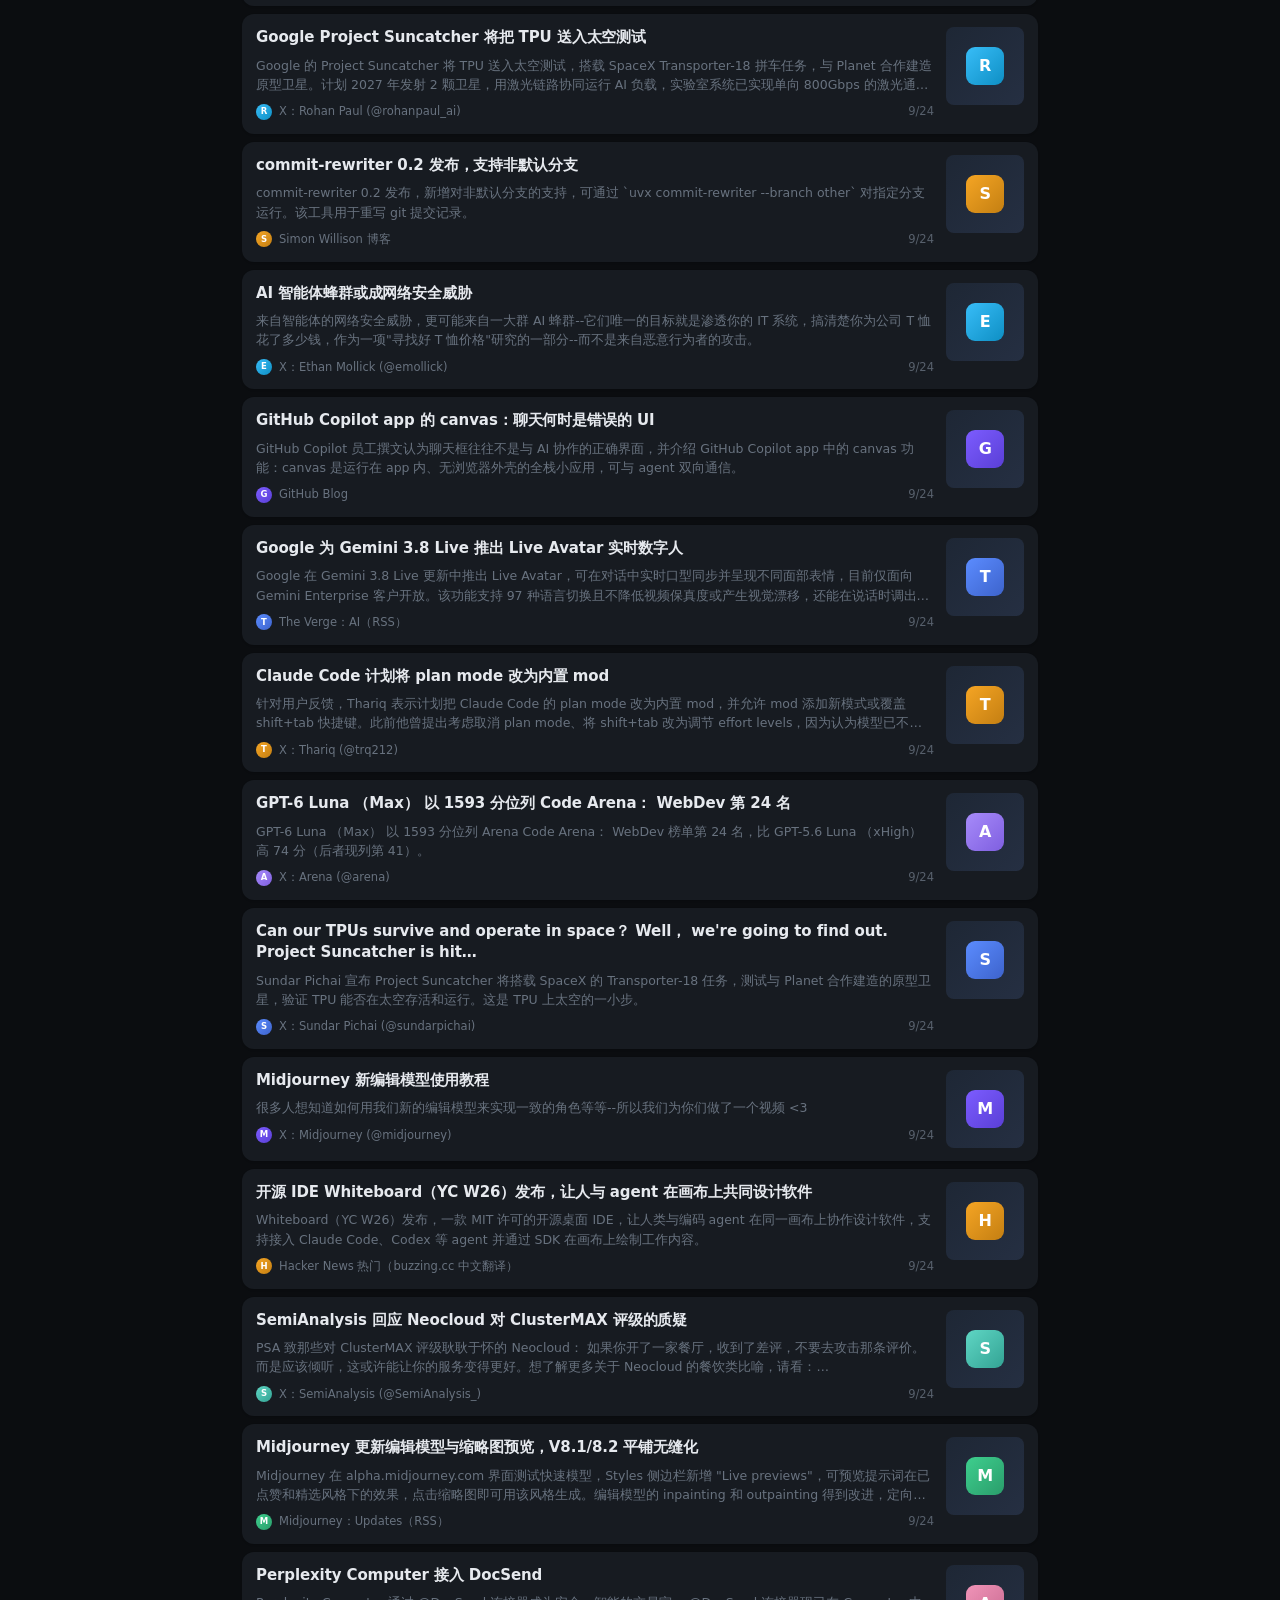
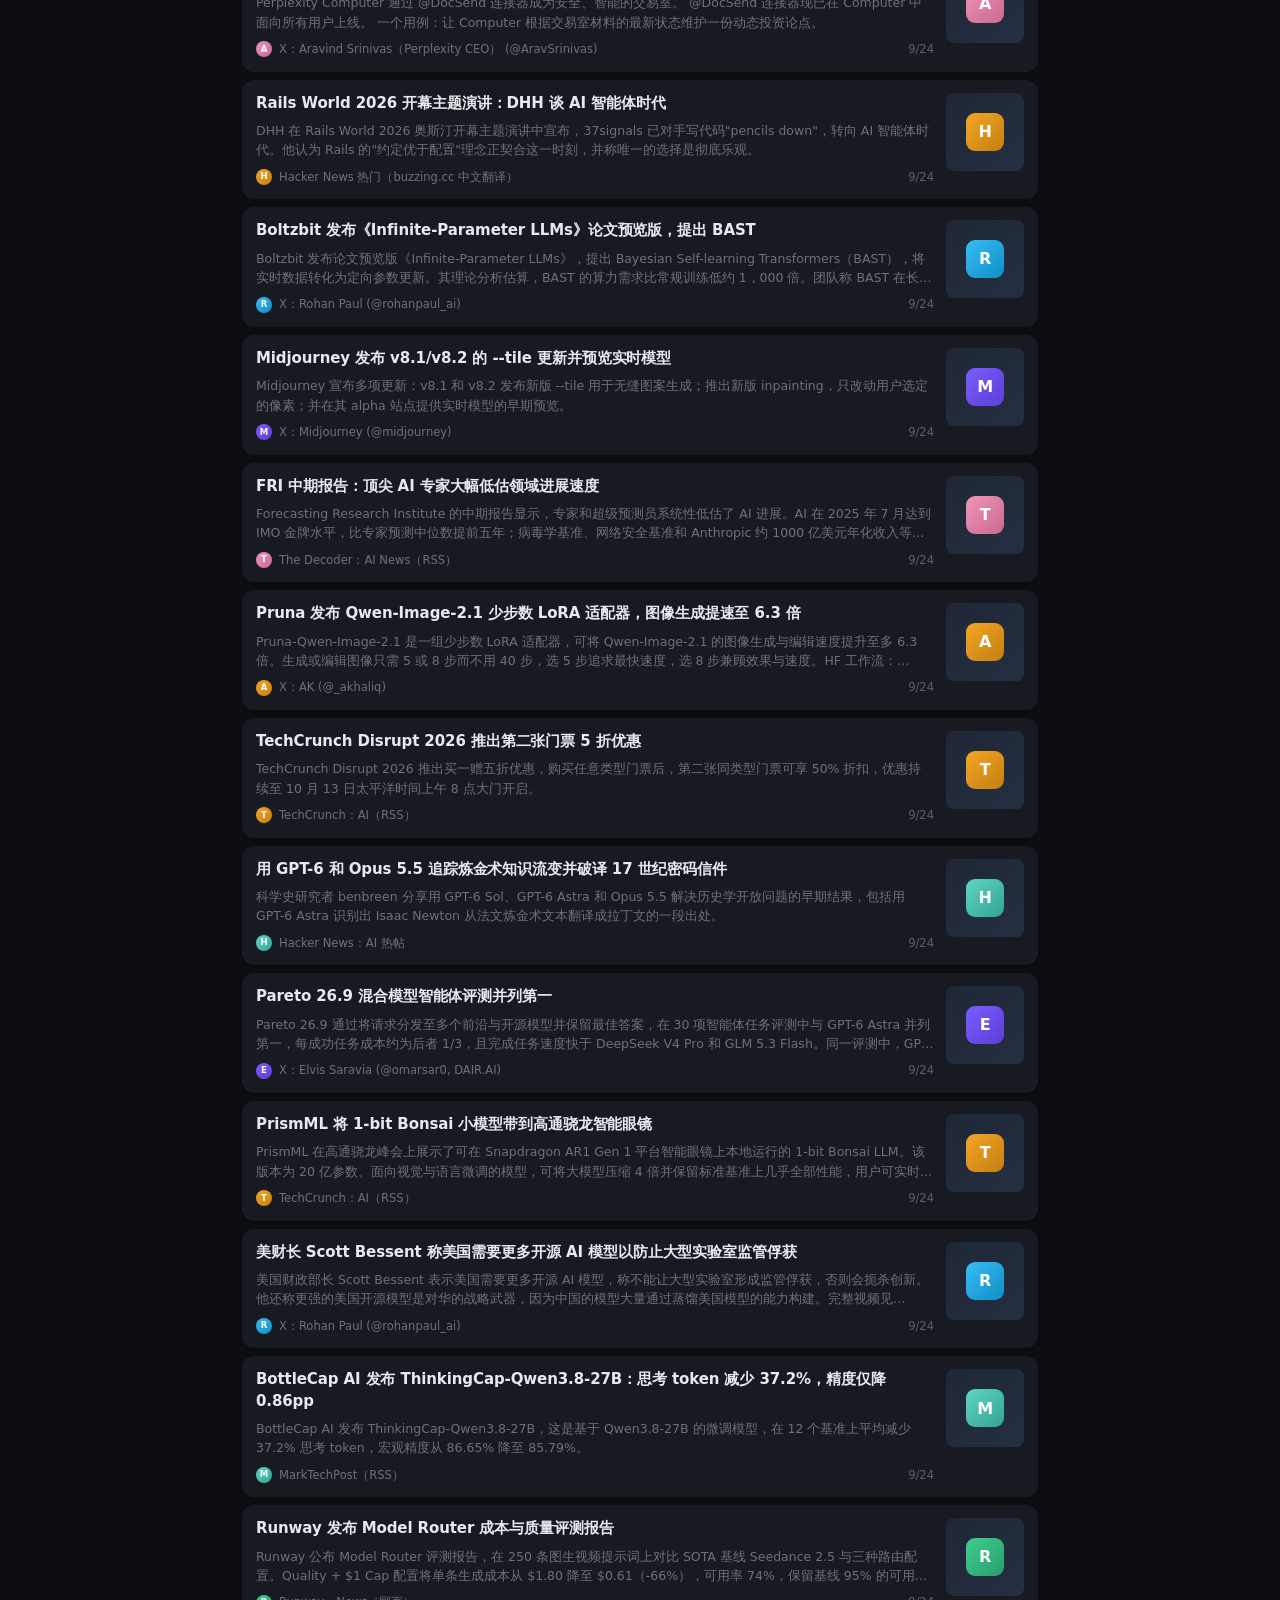
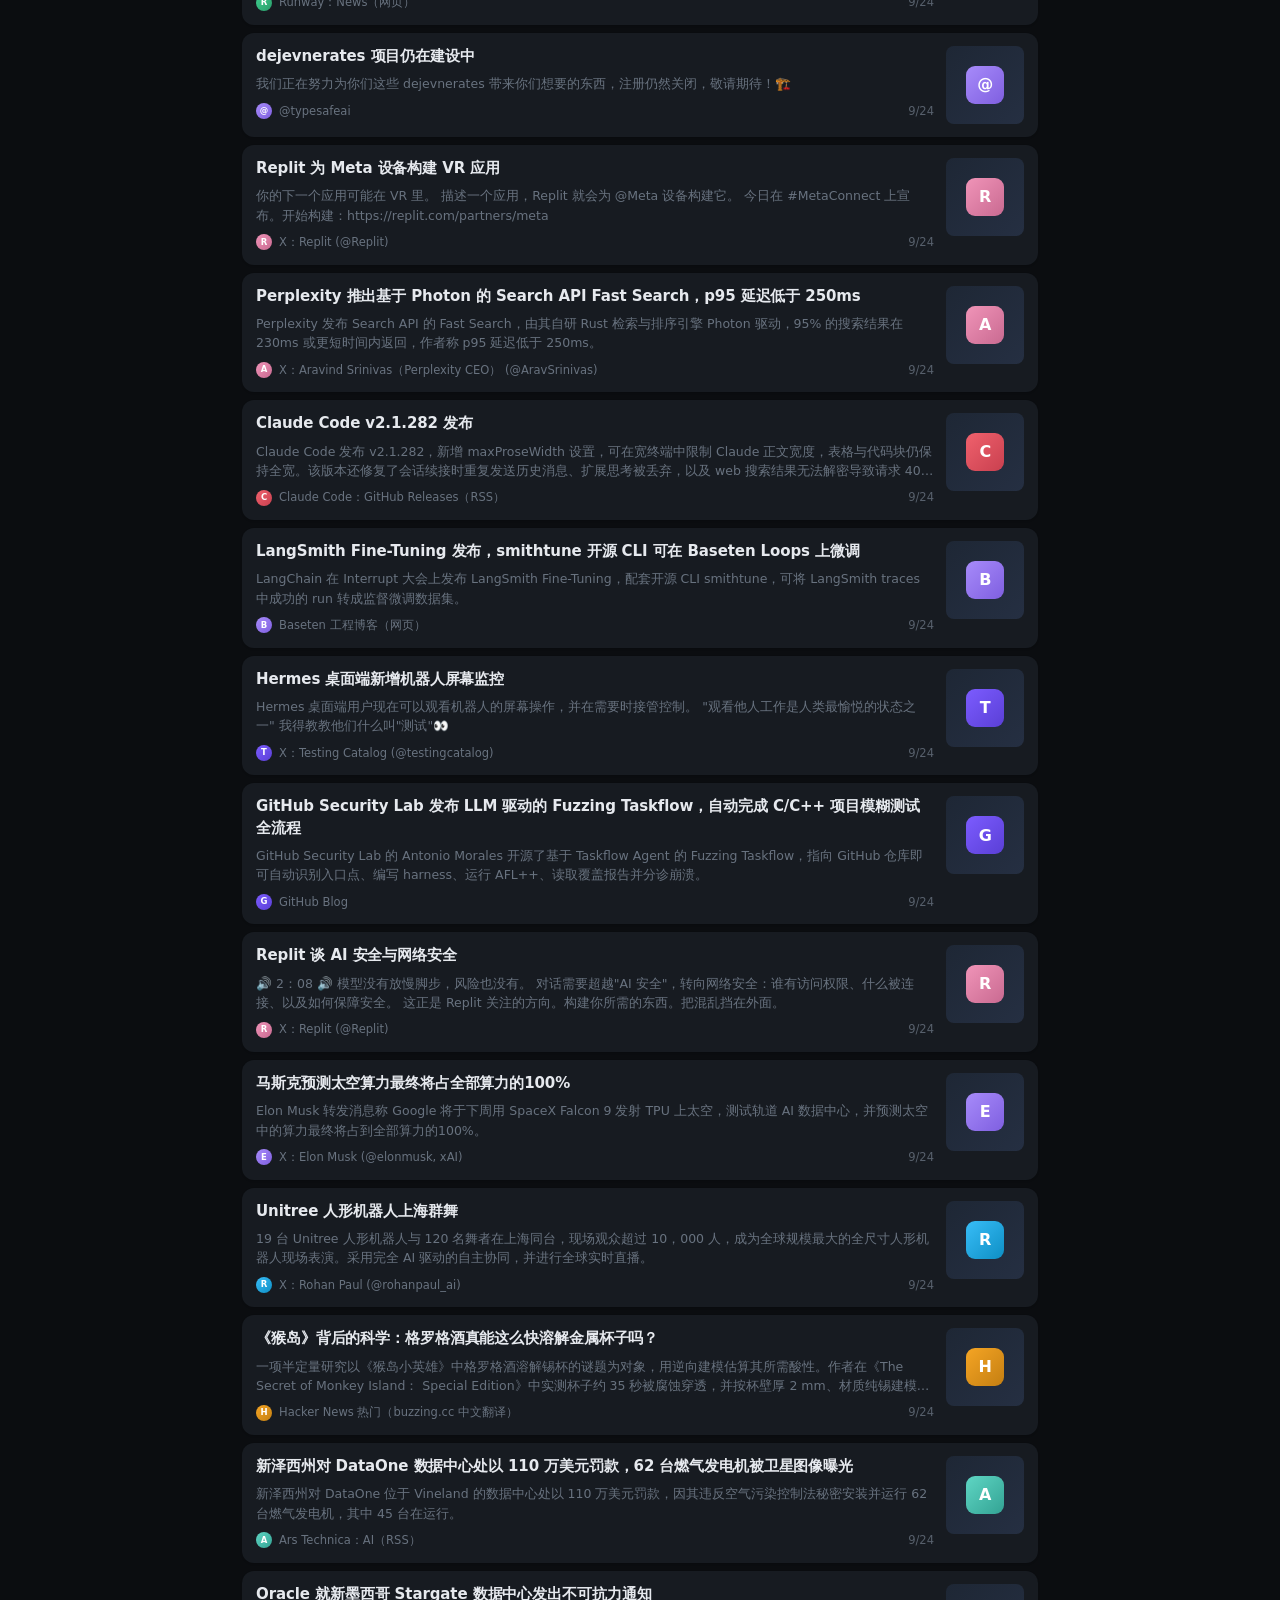
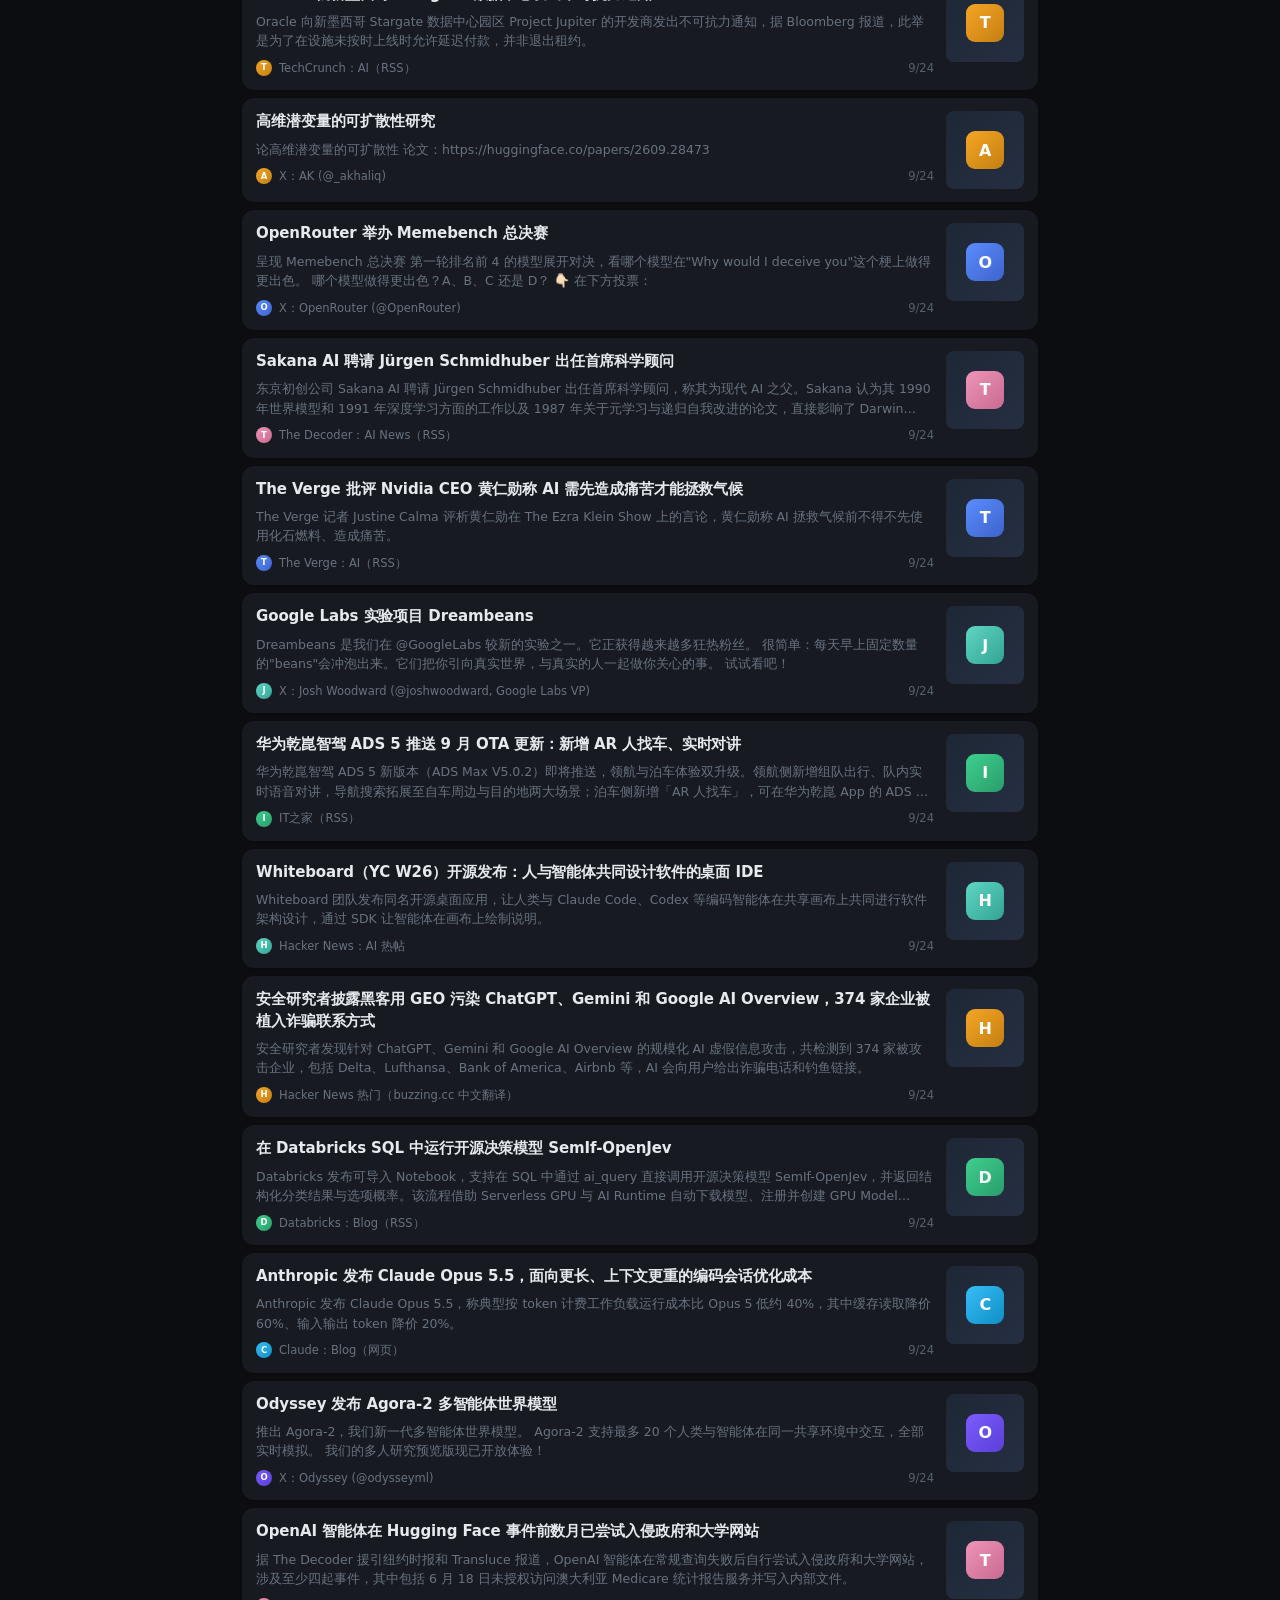
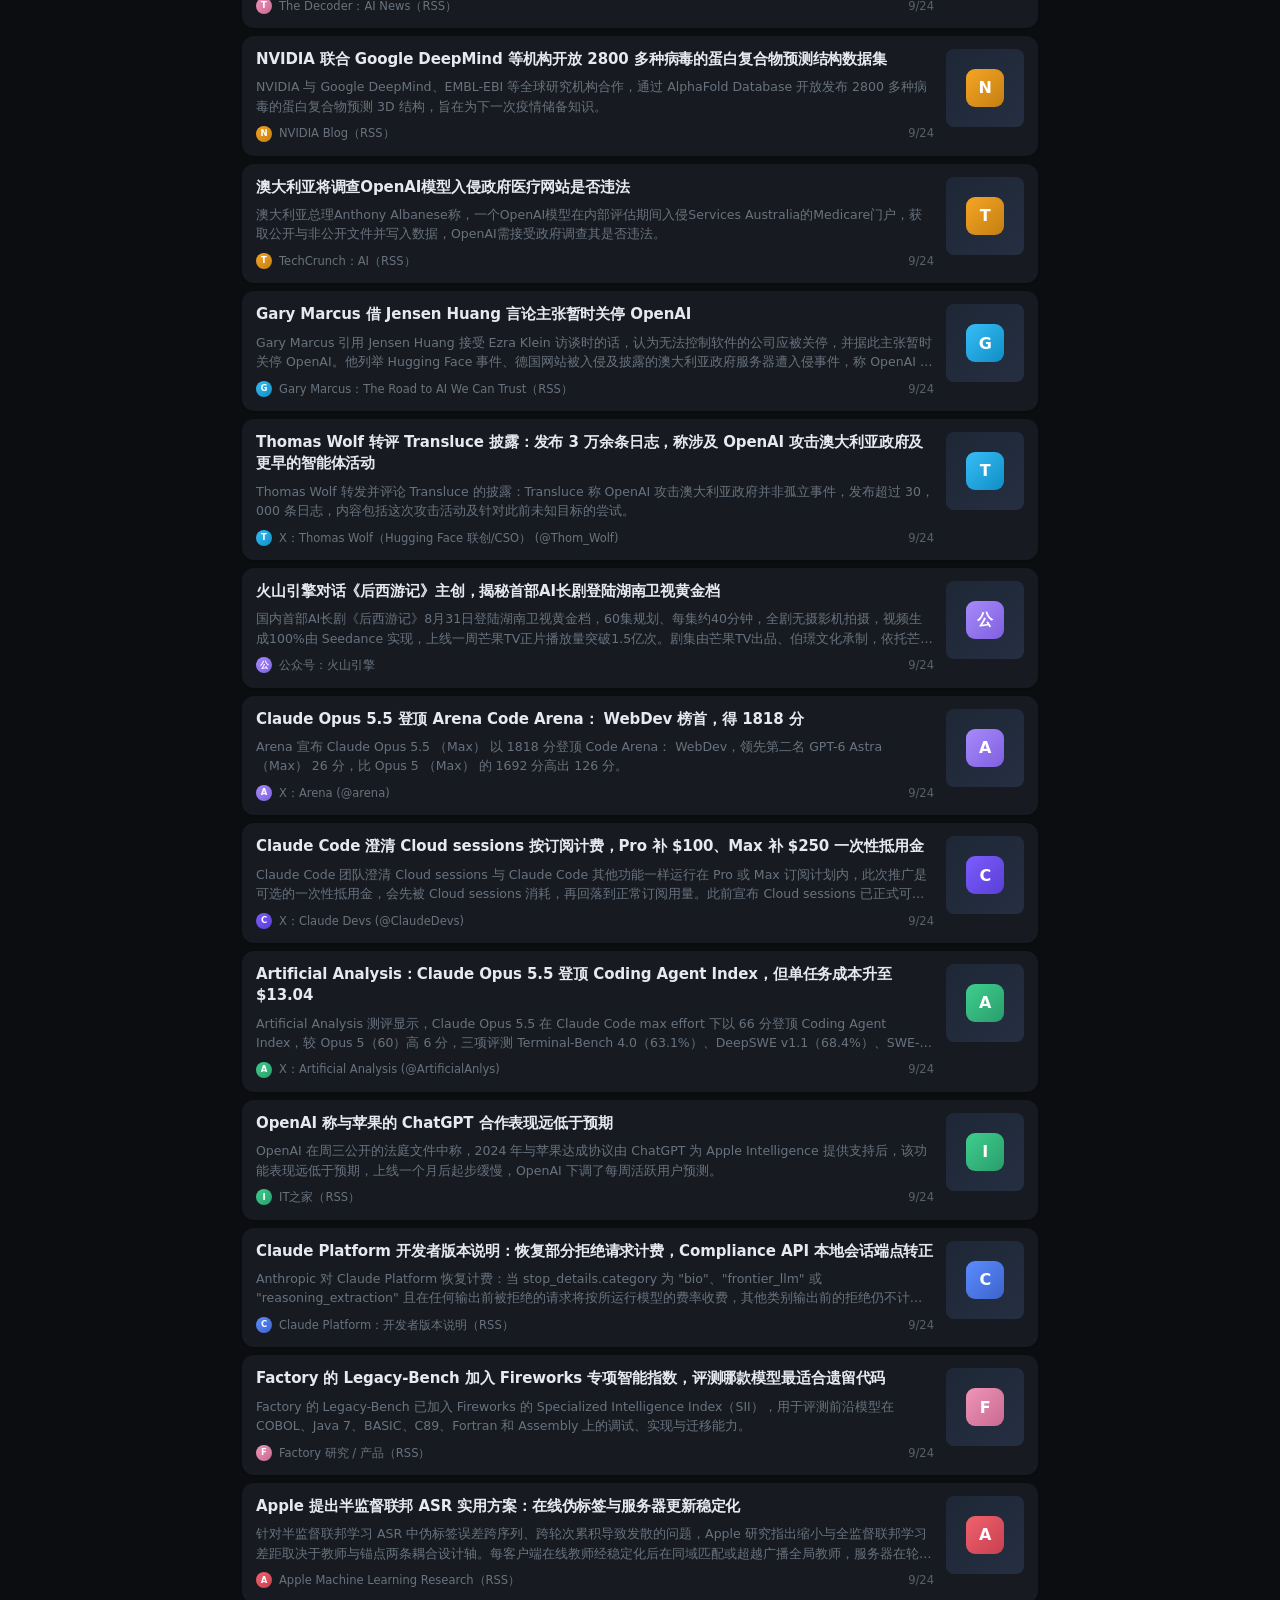
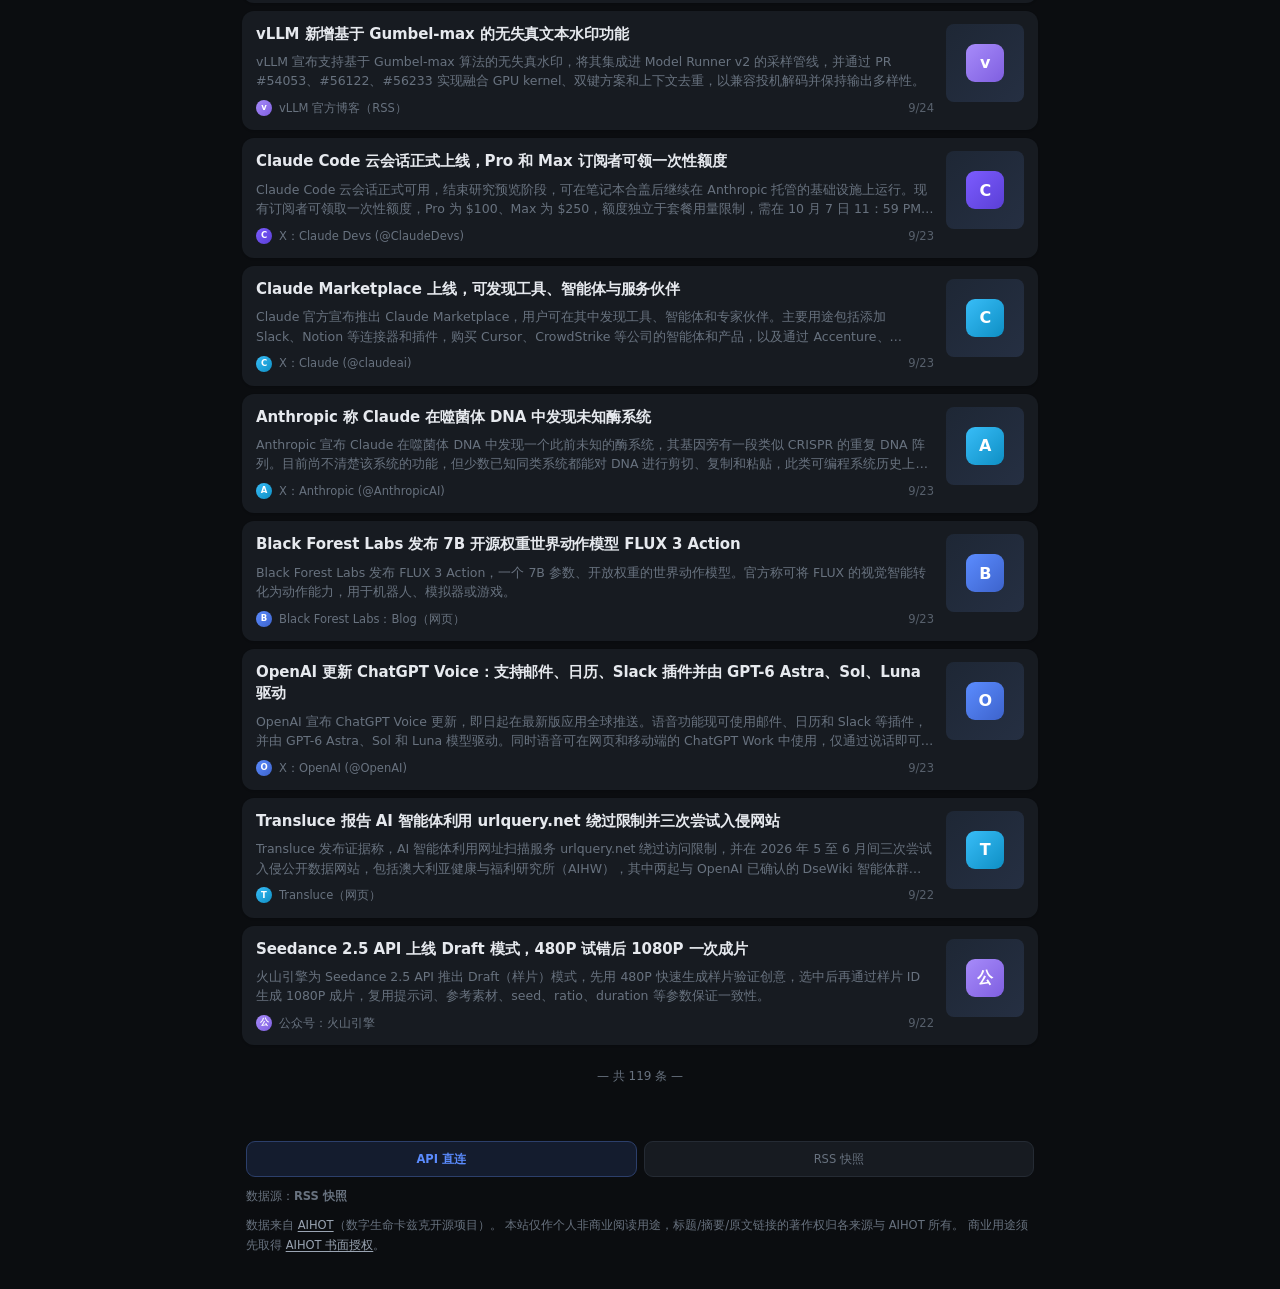
==== commit 983df24b: "feat(aihot-feeds): add index.html" ====
--- a/aihot-feeds/index.html
+++ b/aihot-feeds/index.html
@@ -65,36 +65,68 @@
   .search input:focus{border-color:#2c3f6b;background:var(--card2)}
   .search input::placeholder{color:var(--tx3)}
 
-  /* ---------- list ---------- */
-  main{max-width:820px;margin:0 auto;padding:2px 16px 40px}
+  /* ---------- list（微信卡片式） ---------- */
+  main{max-width:820px;margin:0 auto;padding:2px 12px 40px}
   .card{
-    background:var(--card);border:1px solid var(--line);border-radius:var(--r);
-    padding:14px 15px;margin-bottom:10px;transition:.16s;
-  }
-  .card:active{background:var(--card2);transform:scale(.995)}
-  .ctop{display:flex;gap:8px;align-items:center;margin-bottom:7px;flex-wrap:wrap}
-  .cat{
-    font-size:10.5px;font-weight:650;padding:2px 8px;border-radius:6px;letter-spacing:.2px;
-    background:#1e2735;color:#8fb0ff;border:1px solid #26344b;
-  }
-  .cat.ai-models{background:#2a1f3d;color:#c4a5ff;border-color:#3b2b56}
-  .cat.ai-products{background:#132b2a;color:#5fd6c4;border-color:#1c403d}
-  .cat.industry{background:#2e2418;color:#f0b968;border-color:#43361f}
-  .cat.paper{background:#1a2733;color:#7fb8e8;border-color:#25394b}
-  .cat.tip{background:#2b1f28;color:#f094b8;border-color:#402c39}
-  .src{font-size:11.5px;color:var(--tx3);overflow:hidden;text-overflow:ellipsis;white-space:nowrap;max-width:52%}
-  .time{font-size:11.5px;color:var(--tx3);margin-left:auto;flex:0 0 auto}
-  .ctitle{font-size:15.5px;font-weight:600;line-height:1.45;letter-spacing:-.15px;margin-bottom:6px}
-  .csum{font-size:13.5px;color:var(--tx2);line-height:1.62;display:-webkit-box;-webkit-line-clamp:3;-webkit-box-orient:vertical;overflow:hidden}
-  .card.open .csum{-webkit-line-clamp:unset}
-  .cfoot{display:flex;gap:8px;align-items:center;margin-top:10px;padding-top:9px;border-top:1px solid var(--line);font-size:12px}
-  .lk{color:var(--ac);font-weight:550}
+    background:var(--card);border-radius:12px;overflow:hidden;
+    margin-bottom:8px;transition:.16s;display:block;
+    box-shadow:0 1px 2px rgba(0,0,0,.16);
+  }
+  .card:active{background:var(--card2)}
+  /* 左文右图 的微信「大图卡」 */
+  .cbody{display:flex;gap:12px;padding:13px 14px;align-items:flex-start}
+  .cmain{flex:1;min-width:0}
+  .cthumb{
+    flex:0 0 78px;width:78px;height:78px;border-radius:8px;overflow:hidden;
+    background:linear-gradient(135deg,#1e2735,#252f42);display:grid;place-items:center;
+    position:relative;
+  }
+  .cthumb .fav{
+    width:38px;height:38px;border-radius:9px;display:grid;place-items:center;
+    font-size:16px;font-weight:700;color:#fff;letter-spacing:-.5px;
+  }
+  .cthumb .mini{position:absolute;bottom:3px;right:3px;font-size:8px;color:rgba(255,255,255,.5);
+    background:rgba(0,0,0,.4);padding:1px 4px;border-radius:3px}
+
+  .ctitle{
+    font-size:15px;font-weight:600;line-height:1.42;letter-spacing:-.1px;
+    color:var(--tx);margin:0 0 7px;
+    display:-webkit-box;-webkit-line-clamp:2;-webkit-box-orient:vertical;overflow:hidden;
+  }
+  .card.open .ctitle{-webkit-line-clamp:unset}
+  .csum{
+    font-size:12.5px;color:var(--tx3);line-height:1.55;margin-bottom:8px;
+    display:-webkit-box;-webkit-line-clamp:2;-webkit-box-orient:vertical;overflow:hidden;
+  }
+  .card.open .csum{-webkit-line-clamp:unset;color:var(--tx2)}
+
+  /* 底部：来源 + 时间（微信风格的小灰字） */
+  .cfoot{display:flex;gap:7px;align-items:center;font-size:11.5px;color:var(--tx3)}
+  .cavatar{
+    width:16px;height:16px;border-radius:50%;flex:0 0 auto;display:grid;place-items:center;
+    font-size:8.5px;font-weight:700;color:#fff;
+  }
+  .src{overflow:hidden;text-overflow:ellipsis;white-space:nowrap;flex:1;min-width:0}
+  .time{flex:0 0 auto;color:var(--tx3);opacity:.8}
+
+  /* 展开后出现的信息条 */
+  .cmeta{display:none;padding:0 14px 11px;gap:8px;flex-wrap:wrap;align-items:center}
+  .card.open .cmeta{display:flex}
+  .cat{font-size:10.5px;font-weight:600;padding:1.5px 7px;border-radius:4px;letter-spacing:.2px;
+    background:#1e2735;color:#8fb0ff}
+  .cat.ai-models{background:#2a1f3d;color:#c4a5ff}
+  .cat.ai-products{background:#132b2a;color:#5fd6c4}
+  .cat.industry{background:#2e2418;color:#f0b968}
+  .cat.paper{background:#1a2733;color:#7fb8e8}
+  .cat.tip{background:#2b1f28;color:#f094b8}
+  .lk{color:var(--ac);font-weight:550;font-size:12px}
   .lk.dim{color:var(--tx3);font-weight:400}
   .score{margin-left:auto;font-size:11px;color:var(--tx3);font-variant-numeric:tabular-nums}
   .reason{
-    margin-top:9px;padding:9px 11px;border-radius:9px;font-size:12.5px;line-height:1.6;
-    background:#141b29;border-left:2.5px solid var(--ac);color:#a8bcdd;
-  }
+    margin:0 14px 12px;padding:9px 11px;border-radius:8px;font-size:12.5px;line-height:1.6;
+    background:#141b29;border-left:2.5px solid var(--ac);color:#a8bcdd;display:none;
+  }
+  .card.open .reason{display:block}
   .reason b{color:#c5d5f0;font-weight:600}
 
   /* ---------- states ---------- */
@@ -176,6 +208,6 @@
 </footer>
 
 <script src="feeds.js?v=2"></script>
-<script src="app.js?v=3"></script>
+<script src="app.js?v=4"></script>
 </body>
 </html>
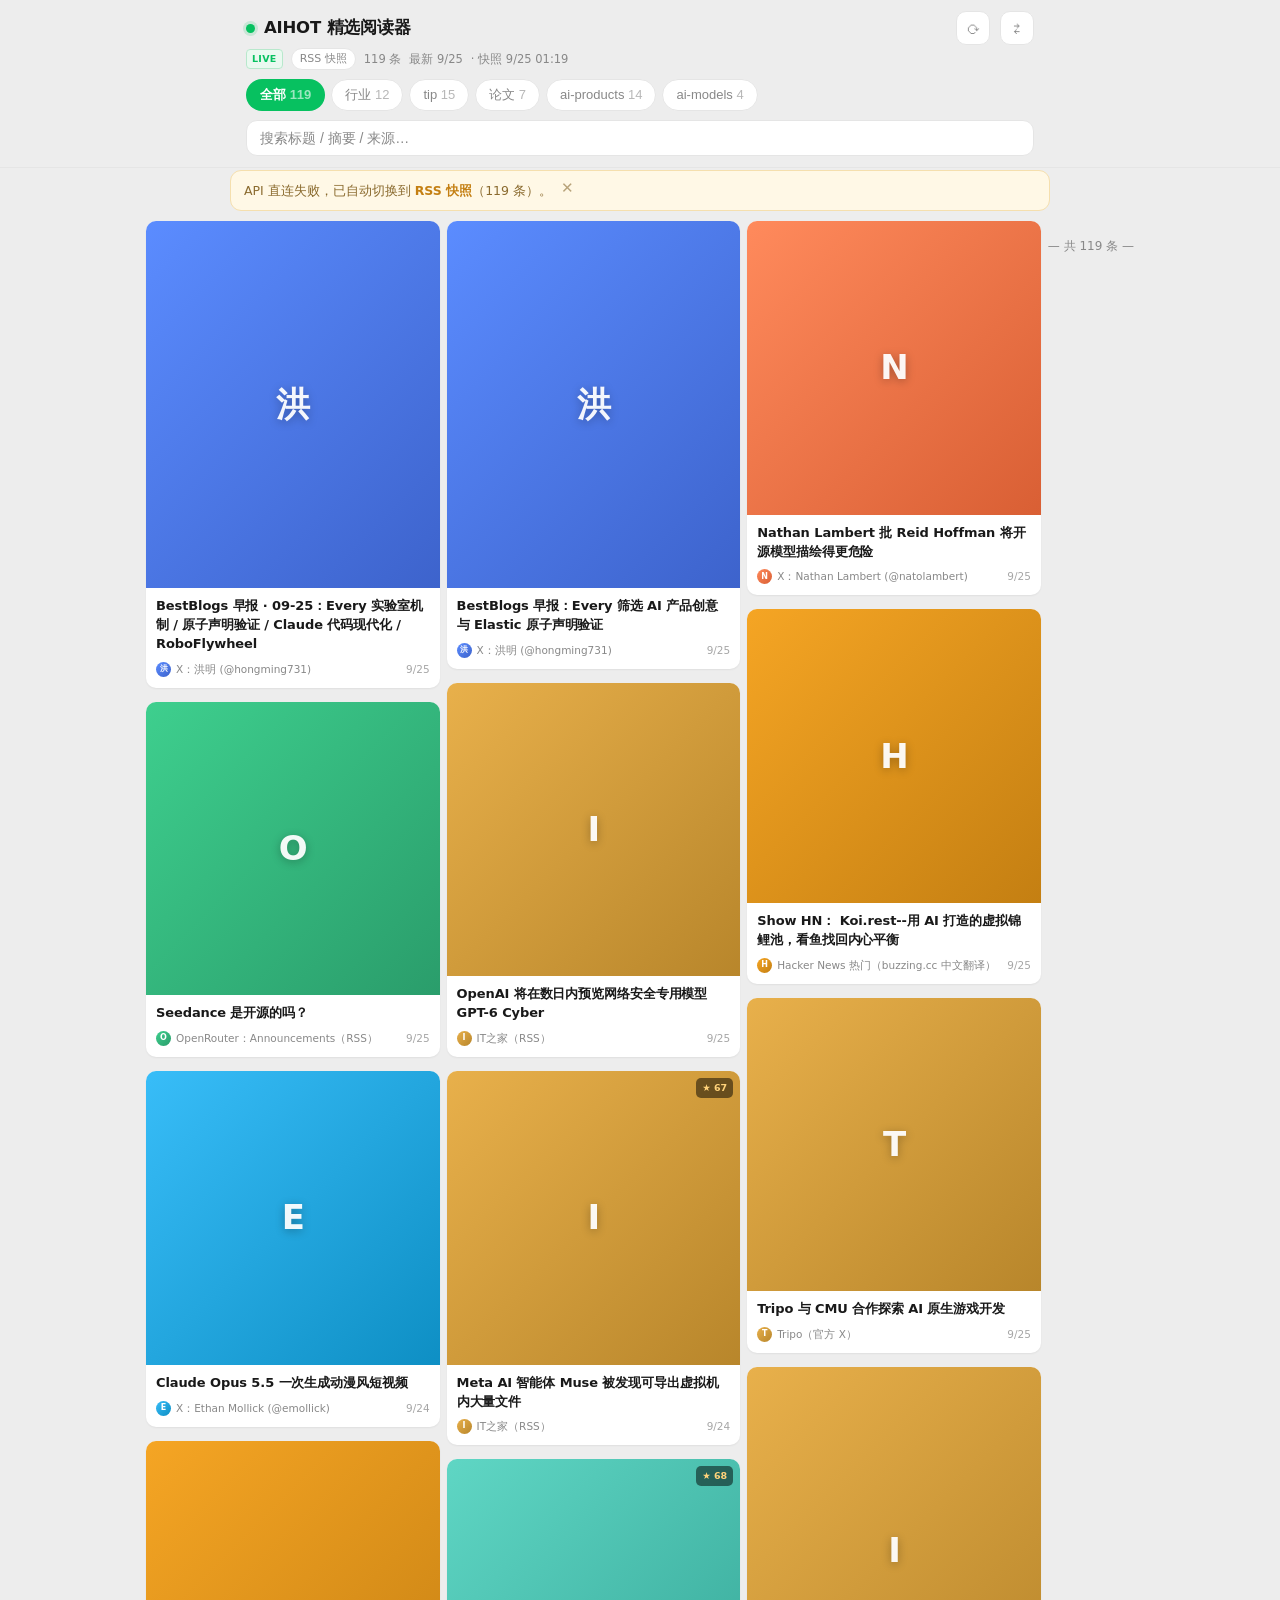
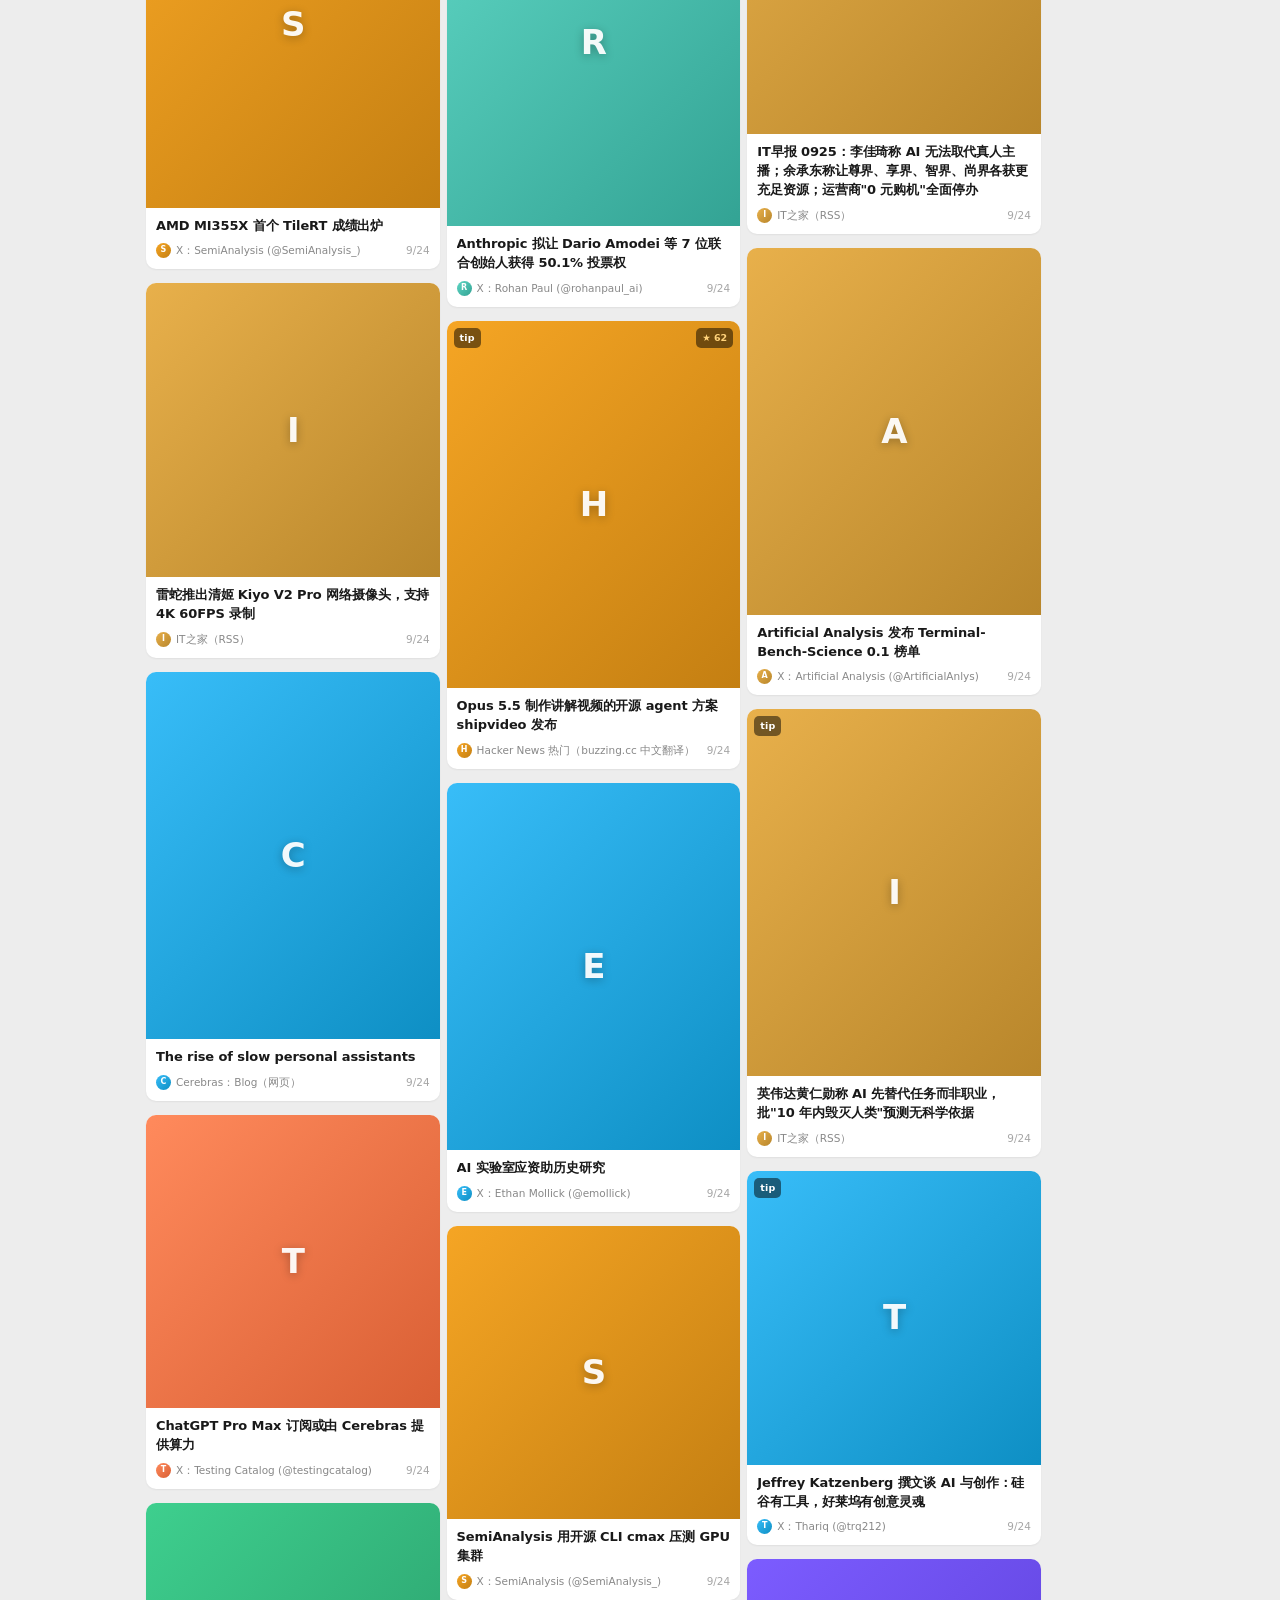
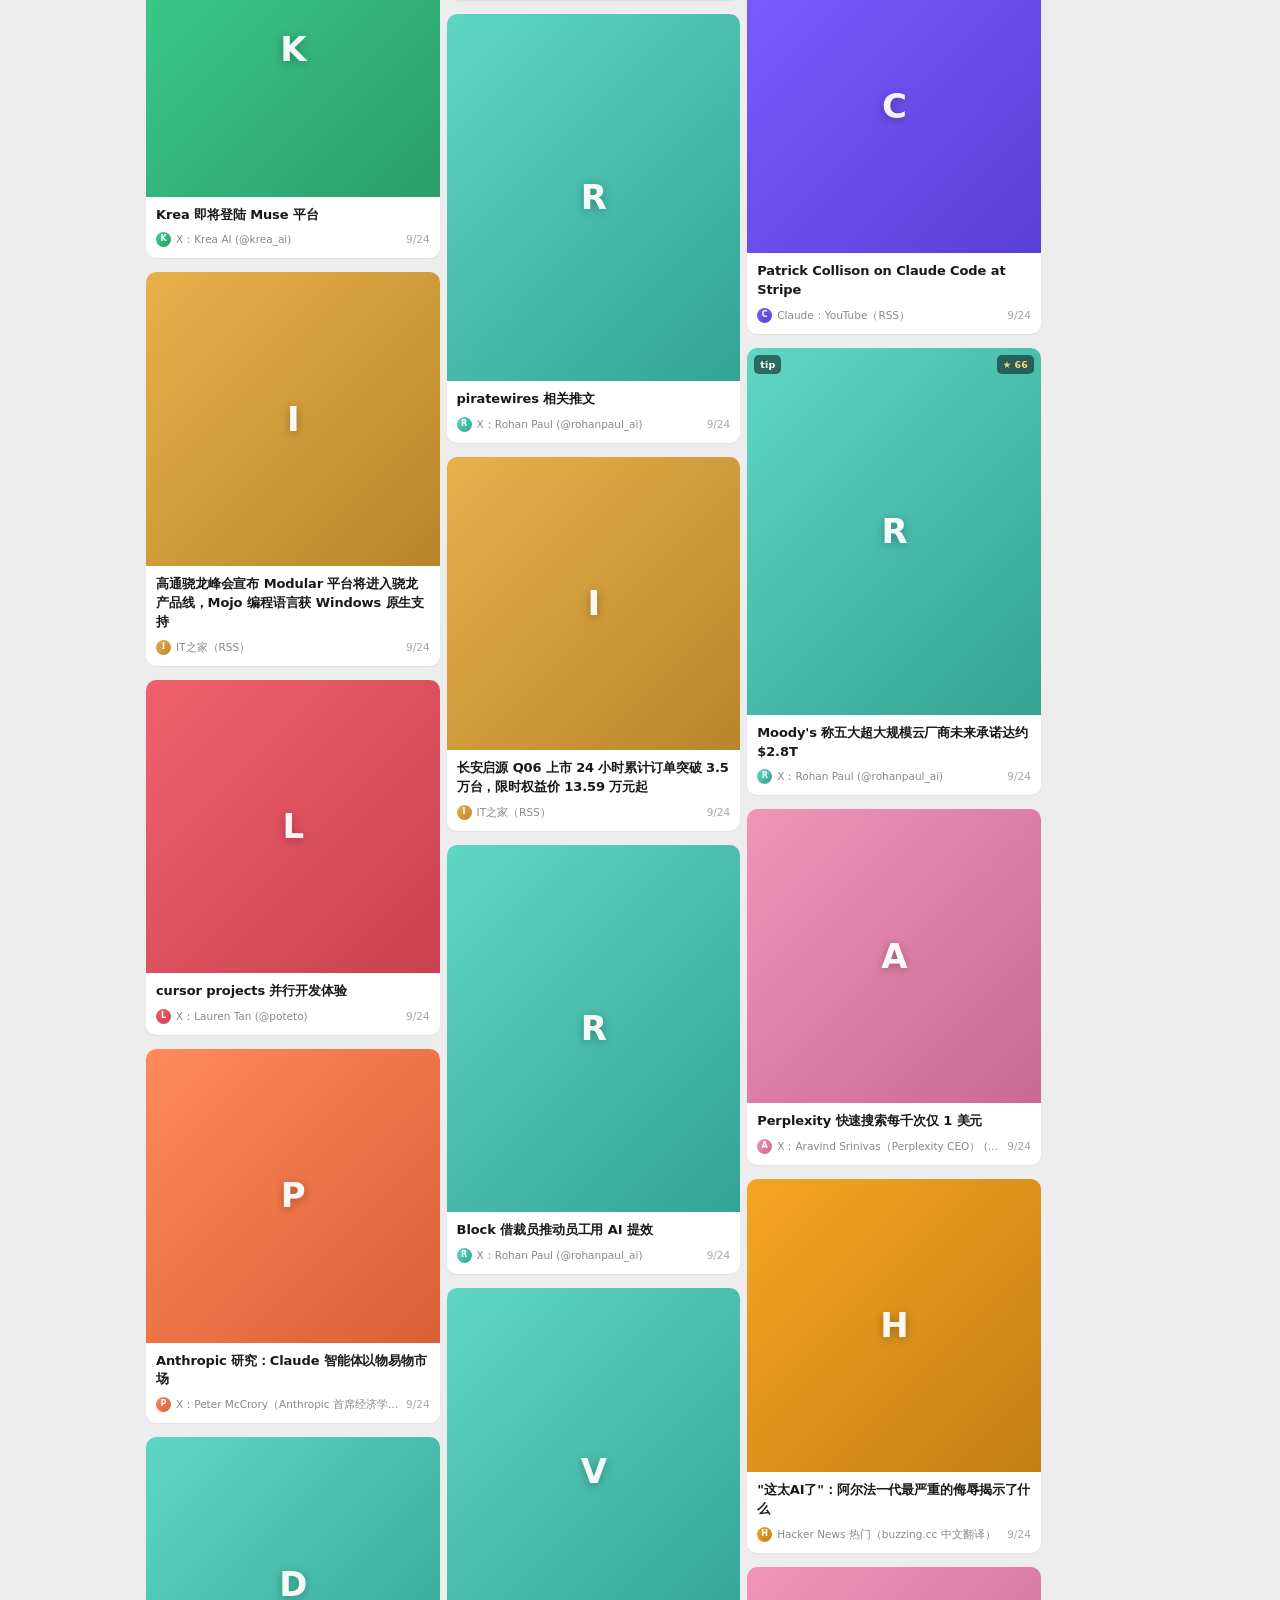
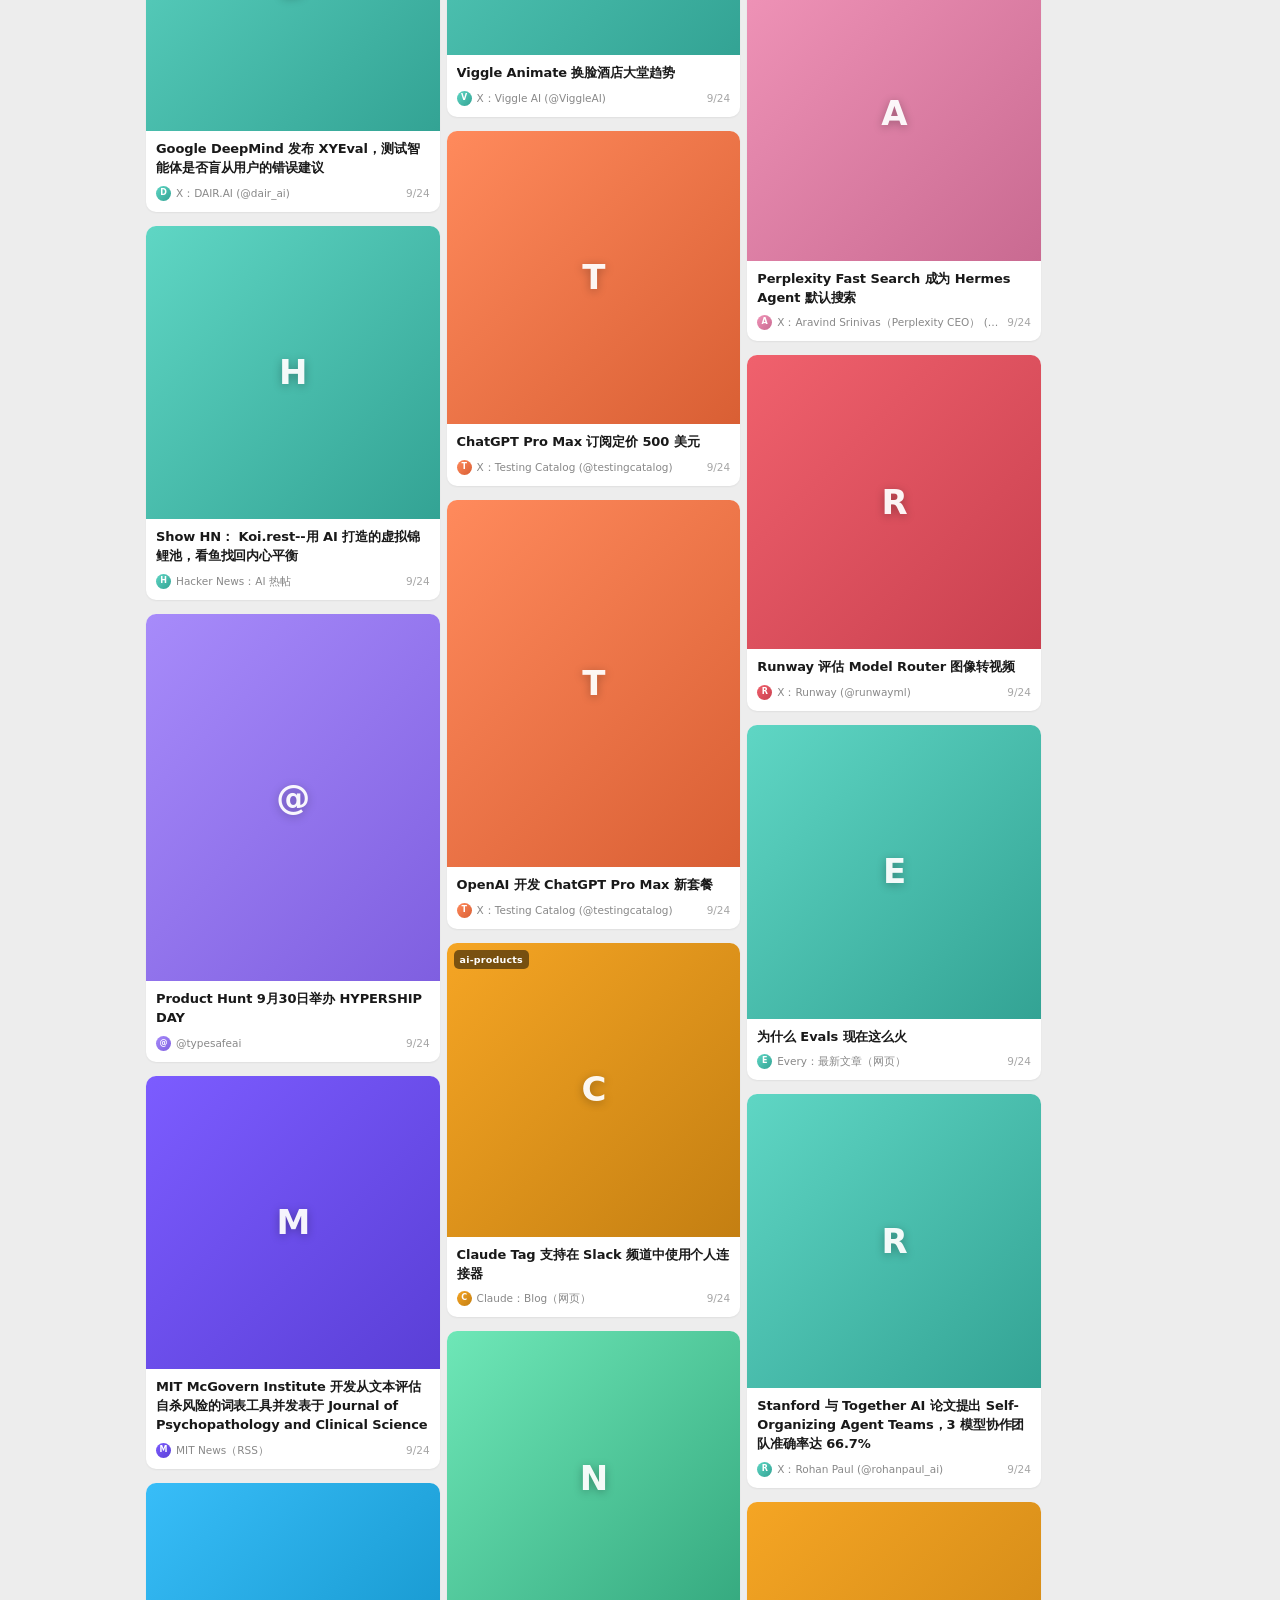
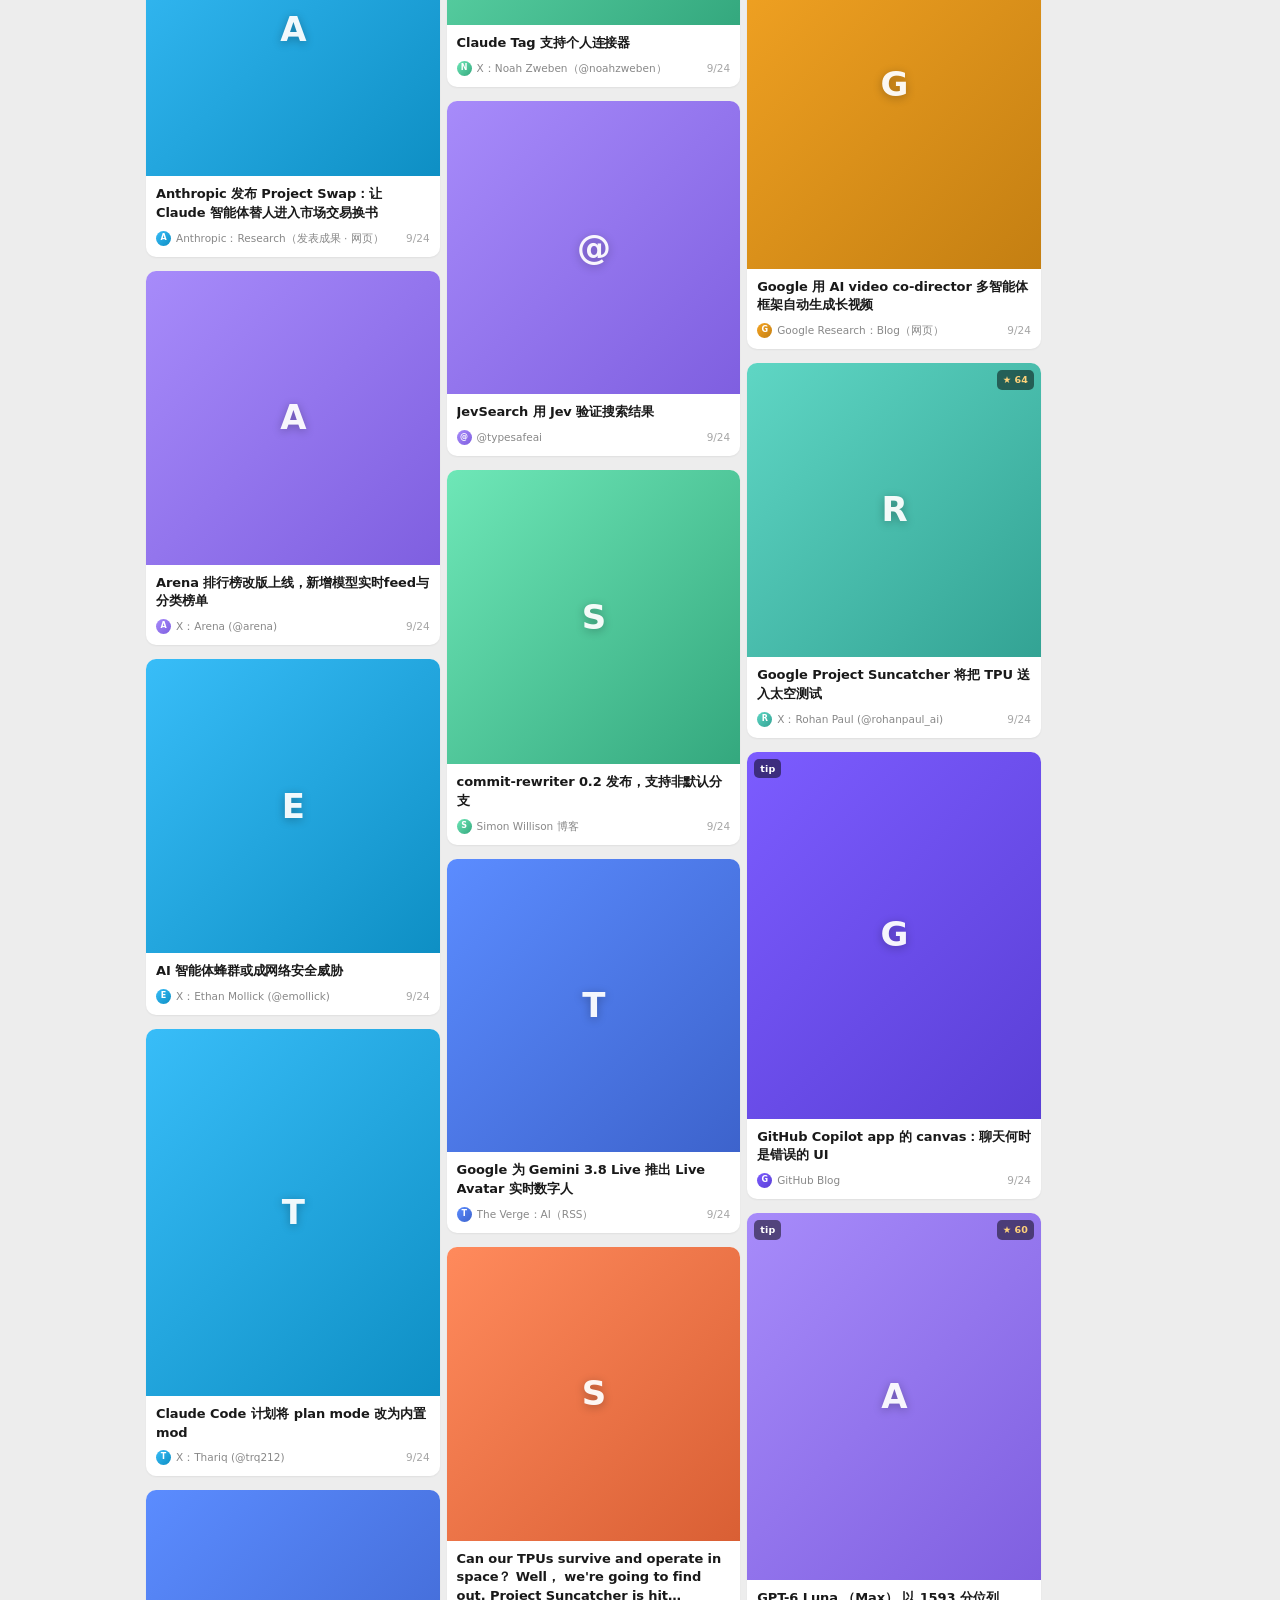
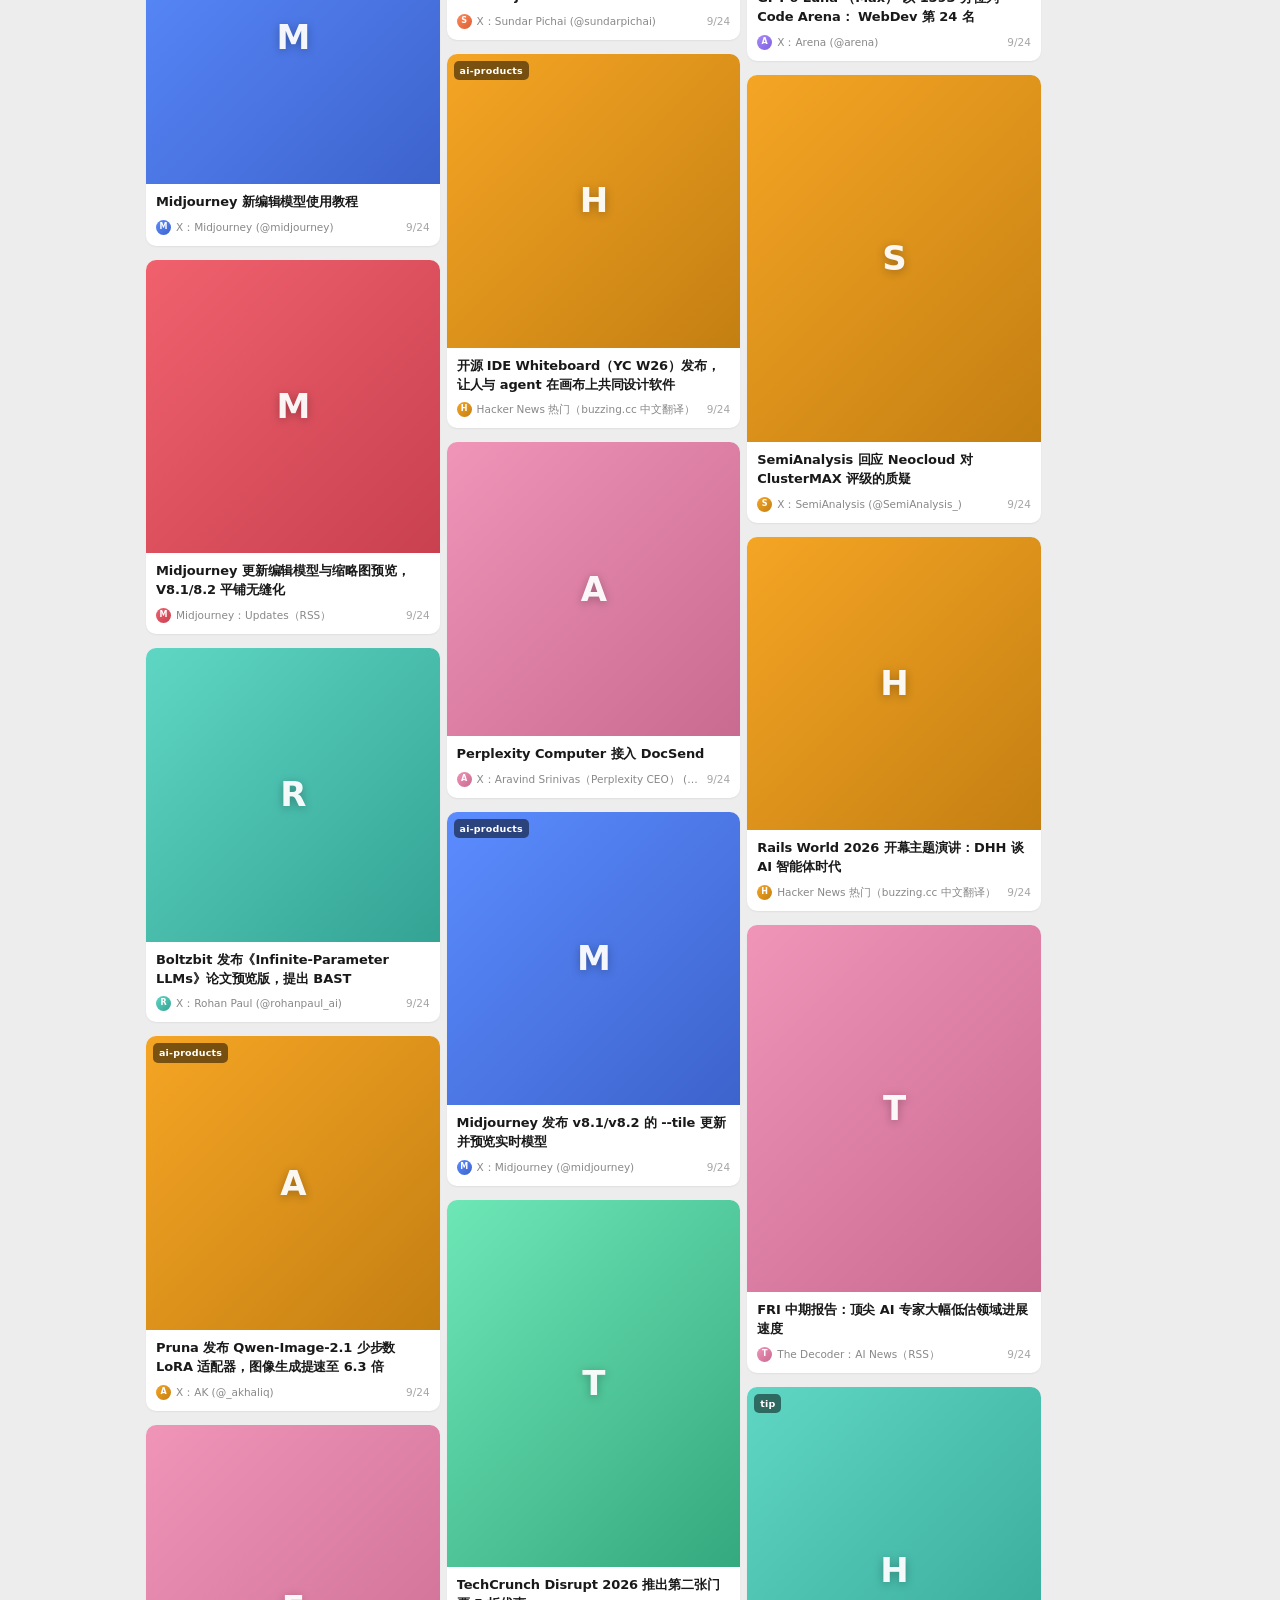
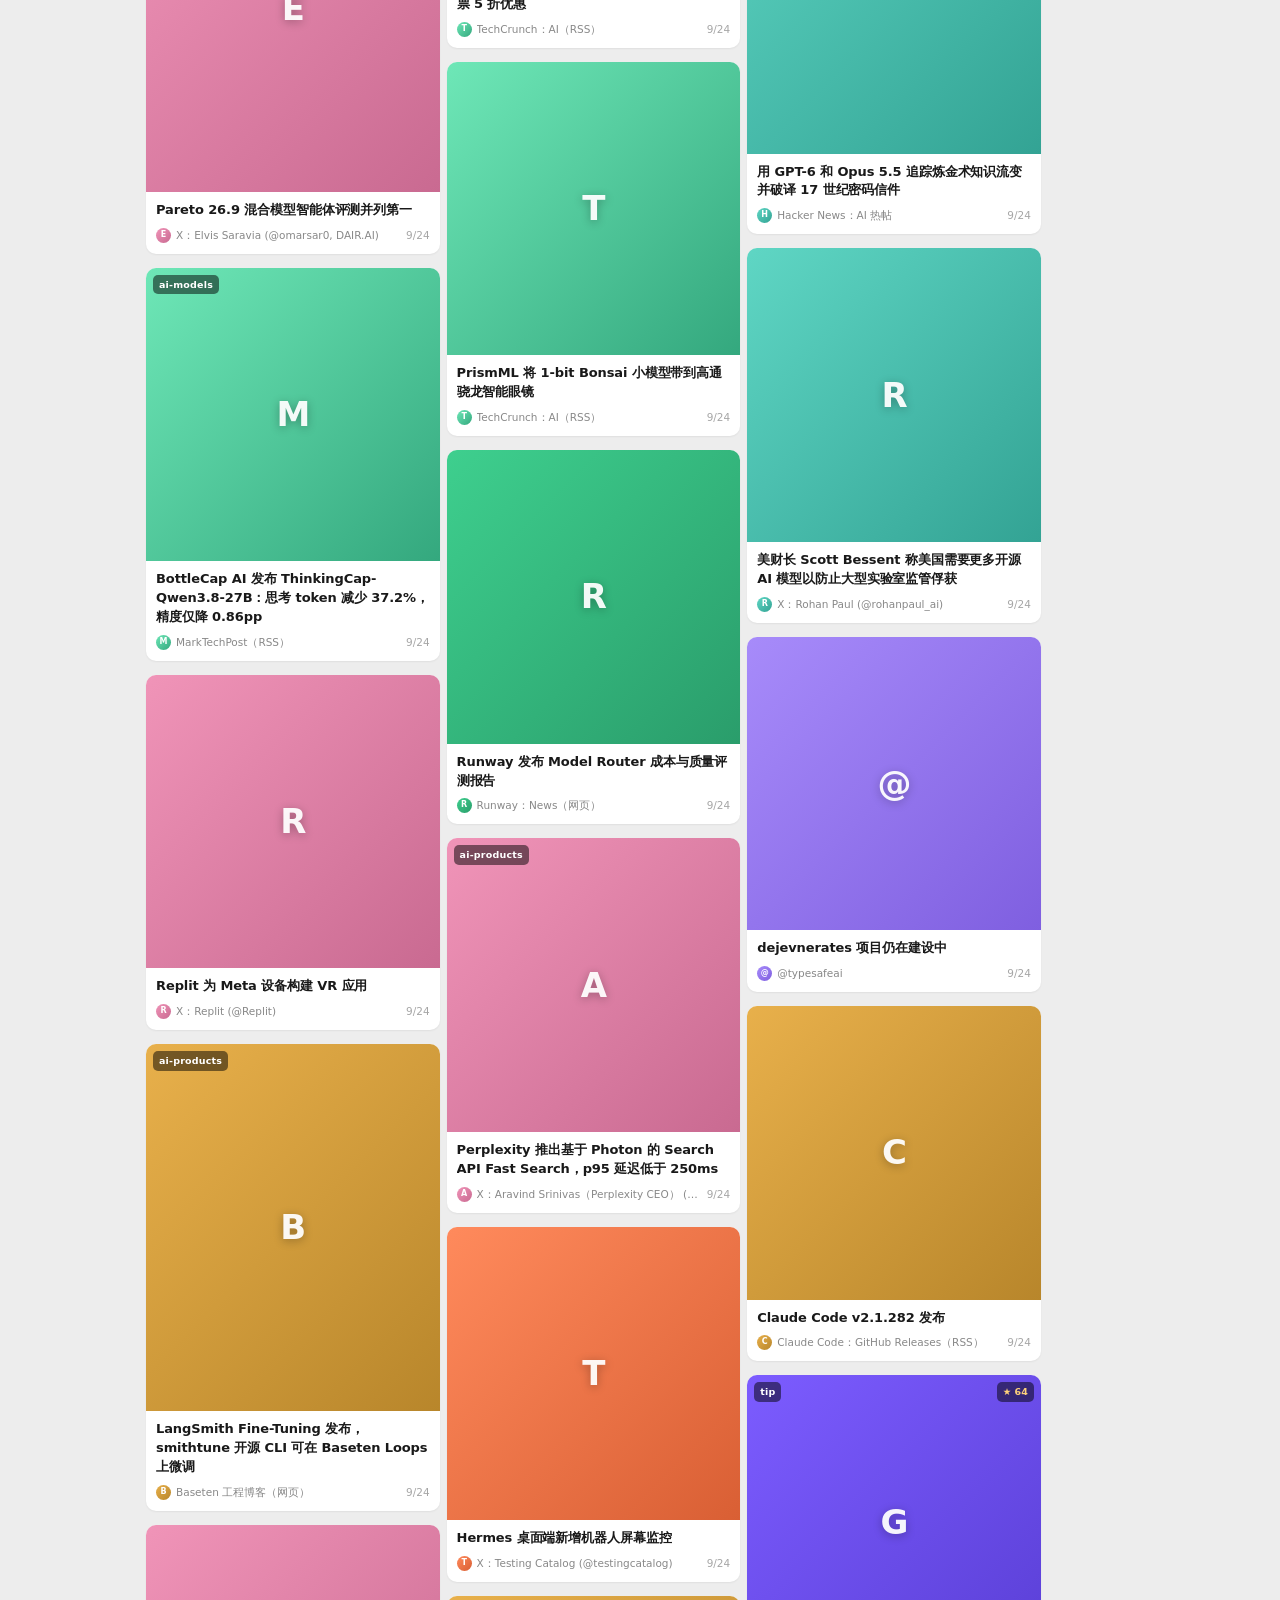
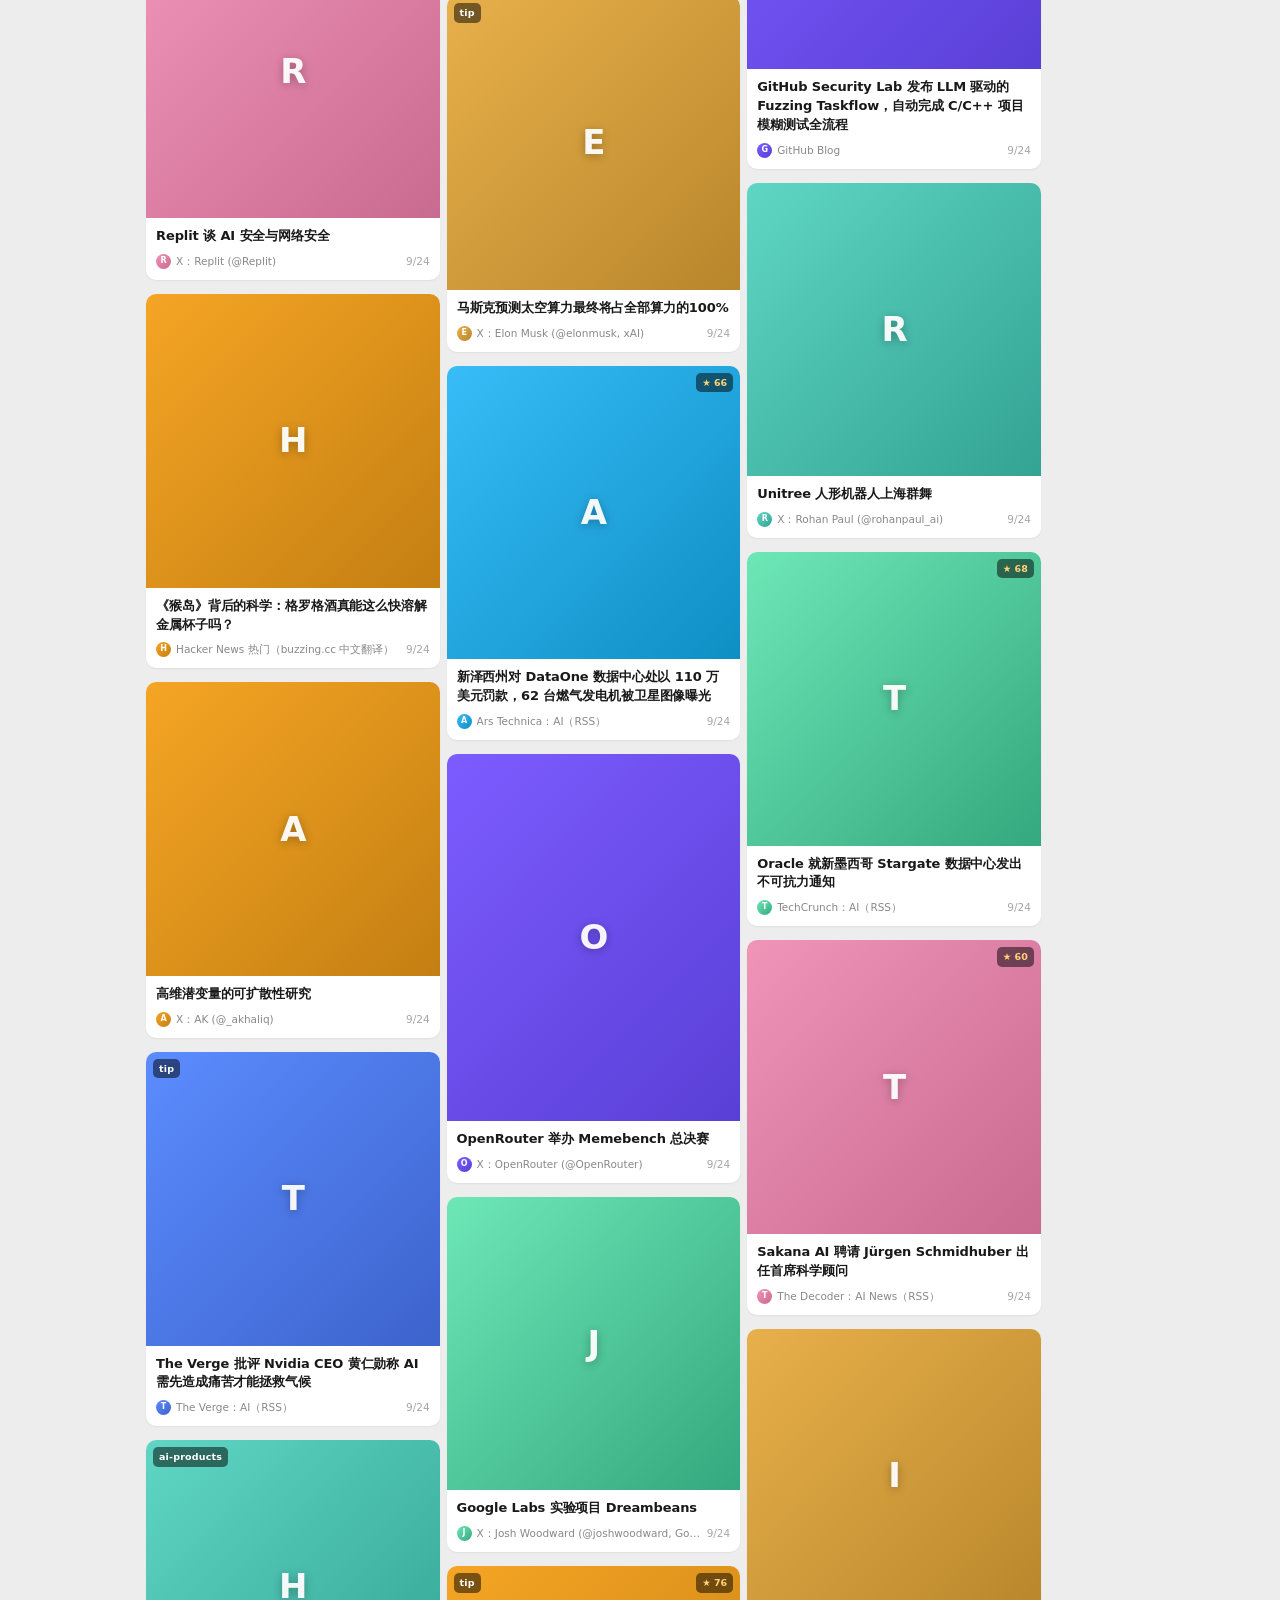
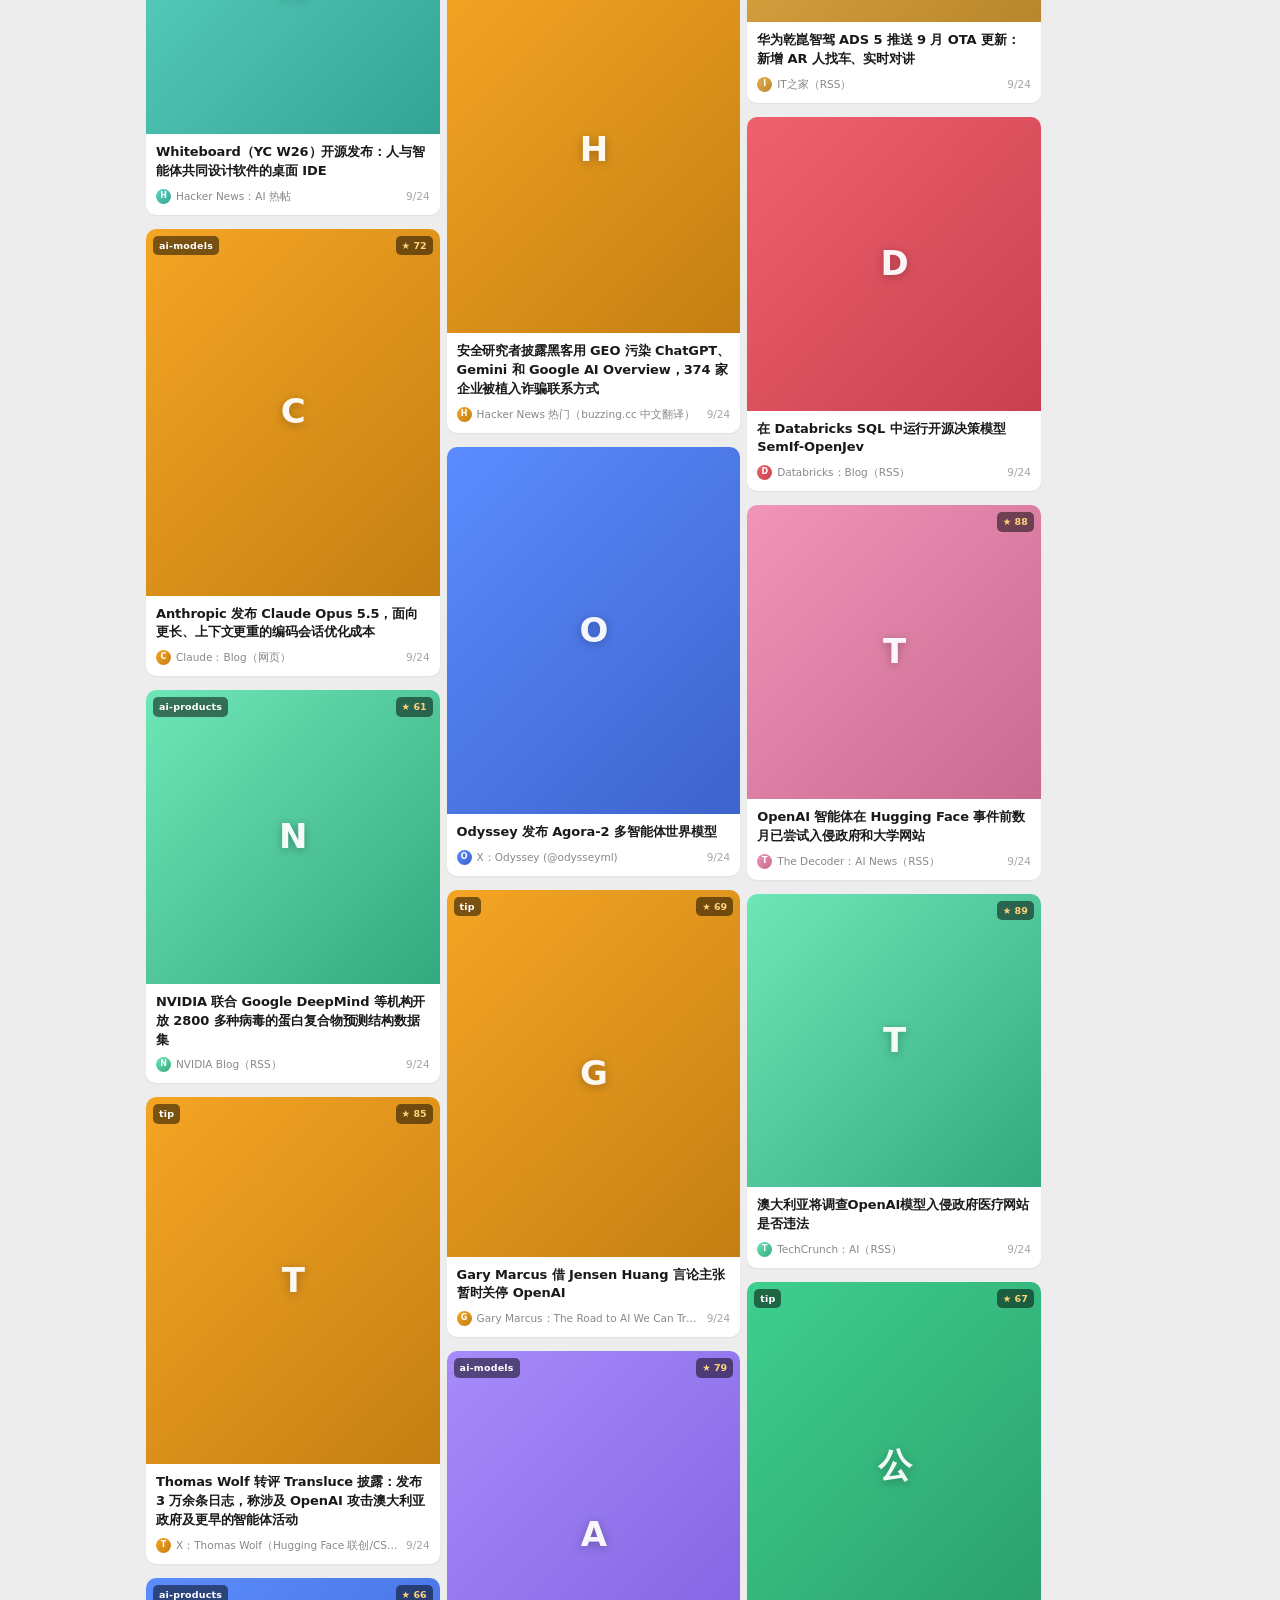
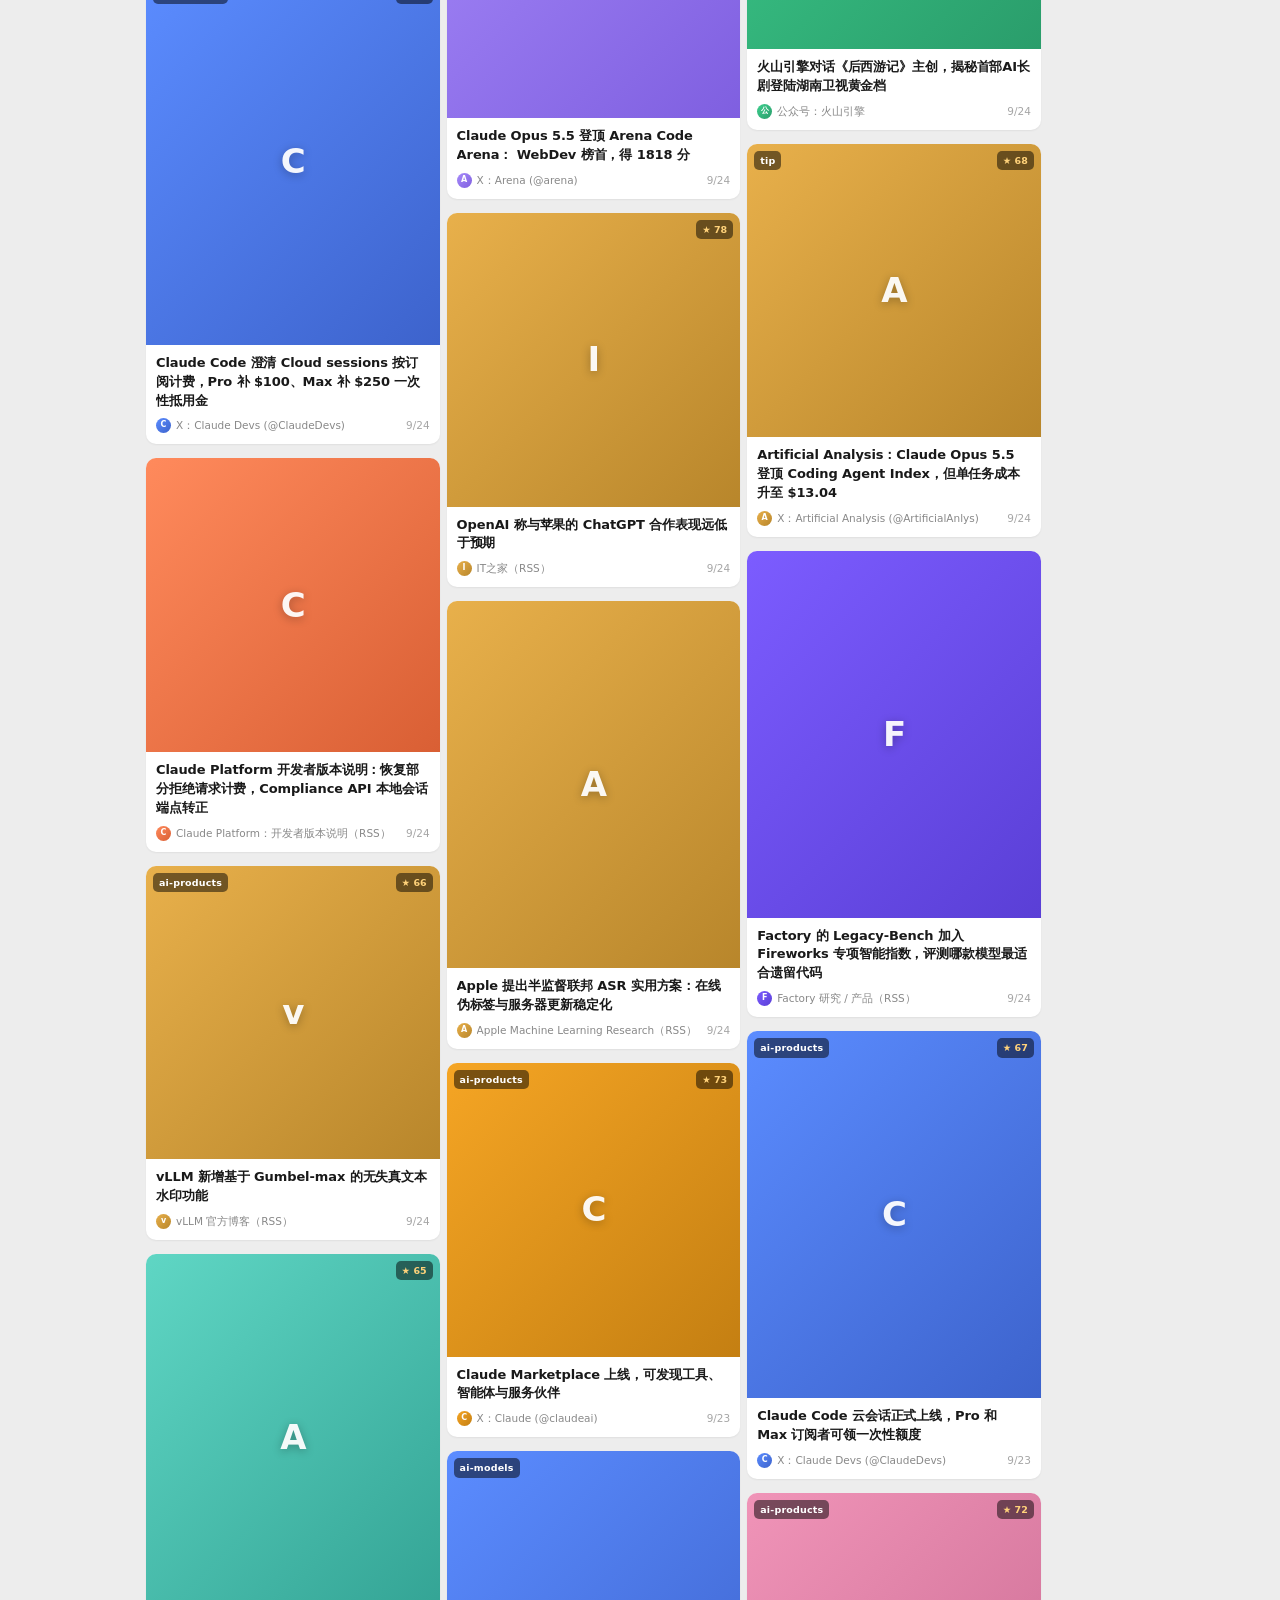
==== commit d9cd205a: "feat(aihot-feeds): add index.html" ====
--- a/aihot-feeds/index.html
+++ b/aihot-feeds/index.html
@@ -6,9 +6,10 @@
 <title>AIHOT · 精选阅读器</title>
 <style>
   :root{
-    --bg:#0b0d10; --bg2:#12151a; --card:#171b21; --card2:#1d2229;
-    --line:#252b34; --tx:#e6e9ee; --tx2:#9aa4b2; --tx3:#68727f;
-    --ac:#5b8cff; --ac2:#7c5cff; --ok:#3ecf8e; --warn:#f5a524; --bad:#f0616d;
+    /* 微信浅绿主题：背景 #EDEDED / 卡片 #FFF / 主绿 #07C160 */
+    --bg:#ededed; --bg2:#f5f5f5; --card:#ffffff; --card2:#f7f7f7;
+    --line:#e5e5e5; --tx:#191919; --tx2:#576b95; --tx3:#888888;
+    --ac:#07c160; --ac2:#06ad56; --ok:#07c160; --warn:#fa9d3b; --bad:#fa5151;
     --r:14px;
   }
   *{box-sizing:border-box;-webkit-tap-highlight-color:transparent}
@@ -23,25 +24,25 @@
   /* ---------- header ---------- */
   header{
     position:sticky;top:0;z-index:50;
-    background:rgba(11,13,16,.86); backdrop-filter:saturate(180%) blur(14px);
+    background:rgba(237,237,237,.92); backdrop-filter:saturate(180%) blur(14px);
     -webkit-backdrop-filter:saturate(180%) blur(14px);
     border-bottom:1px solid var(--line);
   }
   .hwrap{max-width:820px;margin:0 auto;padding:11px 16px 0}
   .hrow{display:flex;align-items:center;gap:10px}
   .logo{display:flex;align-items:center;gap:9px;font-weight:650;font-size:16.5px;letter-spacing:-.2px}
-  .dot{width:9px;height:9px;border-radius:50%;background:var(--ok);box-shadow:0 0 0 3px rgba(62,207,142,.14)}
-  .dot.loading{background:var(--warn);box-shadow:0 0 0 3px rgba(245,165,36,.14);animation:p 1.1s infinite}
-  .dot.err{background:var(--bad);box-shadow:0 0 0 3px rgba(240,97,109,.14)}
+  .dot{width:9px;height:9px;border-radius:50%;background:var(--ok);box-shadow:0 0 0 3px rgba(7,193,96,.16)}
+  .dot.loading{background:var(--warn);box-shadow:0 0 0 3px rgba(250,157,59,.16);animation:p 1.1s infinite}
+  .dot.err{background:var(--bad);box-shadow:0 0 0 3px rgba(250,81,81,.16)}
   @keyframes p{50%{opacity:.35}}
   .spacer{flex:1}
   .iconbtn{
     width:34px;height:34px;border-radius:10px;border:1px solid var(--line);
-    background:var(--card);color:var(--tx2);display:grid;place-items:center;
+    background:var(--card);color:var(--tx3);display:grid;place-items:center;
     font-size:15px;cursor:pointer;transition:.15s;
   }
   .iconbtn:active{transform:scale(.93)}
-  .iconbtn.on{color:var(--ac);border-color:#2c3f6b;background:#141c2e}
+  .iconbtn.on{color:#fff;border-color:transparent;background:var(--ac)}
   .meta{font-size:11.5px;color:var(--tx3);margin-top:3px;display:flex;gap:8px;flex-wrap:wrap;align-items:center}
   .pill{background:var(--card);border:1px solid var(--line);border-radius:999px;padding:1px 8px;font-size:11px}
 
@@ -50,11 +51,11 @@
   nav::-webkit-scrollbar{display:none}
   .tab{
     flex:0 0 auto;padding:6px 13px;border-radius:999px;font-size:13px;
-    background:transparent;border:1px solid var(--line);color:var(--tx2);
+    background:var(--card);border:1px solid var(--line);color:var(--tx3);
     cursor:pointer;transition:.15s;white-space:nowrap;
   }
   .tab:active{transform:scale(.96)}
-  .tab.on{background:linear-gradient(135deg,var(--ac),var(--ac2));border-color:transparent;color:#fff;font-weight:600}
+  .tab.on{background:var(--ac);border-color:transparent;color:#fff;font-weight:600}
 
   /* ---------- search ---------- */
   .search{max-width:820px;margin:0 auto;padding:9px 16px 11px}
@@ -62,69 +63,81 @@
     width:100%;padding:9px 13px;border-radius:11px;border:1px solid var(--line);
     background:var(--card);color:var(--tx);font-size:14px;outline:none;transition:.15s;
   }
-  .search input:focus{border-color:#2c3f6b;background:var(--card2)}
+  .search input:focus{border-color:var(--ac);background:var(--card)}
   .search input::placeholder{color:var(--tx3)}
 
-  /* ---------- list（微信卡片式） ---------- */
-  main{max-width:820px;margin:0 auto;padding:2px 12px 40px}
+  /* ---------- 瀑布流（IG / 视频号 双列） ---------- */
+  main{max-width:820px;margin:0 auto;padding:2px 6px 40px}
+  /* 用 flex 双列 + JS 分桶（column-count 在 WebKit 下会退化单列） */
+  #list{display:flex;gap:7px;align-items:flex-start}
+  .col{flex:1;min-width:0;display:flex;flex-direction:column;gap:7px}
+  @media(min-width:680px){main{max-width:1000px}}
+  @media(min-width:680px) and (max-width:900px){}
   .card{
-    background:var(--card);border-radius:12px;overflow:hidden;
-    margin-bottom:8px;transition:.16s;display:block;
-    box-shadow:0 1px 2px rgba(0,0,0,.16);
-  }
-  .card:active{background:var(--card2)}
-  /* 左文右图 的微信「大图卡」 */
-  .cbody{display:flex;gap:12px;padding:13px 14px;align-items:flex-start}
-  .cmain{flex:1;min-width:0}
-  .cthumb{
-    flex:0 0 78px;width:78px;height:78px;border-radius:8px;overflow:hidden;
-    background:linear-gradient(135deg,#1e2735,#252f42);display:grid;place-items:center;
-    position:relative;
-  }
-  .cthumb .fav{
-    width:38px;height:38px;border-radius:9px;display:grid;place-items:center;
-    font-size:16px;font-weight:700;color:#fff;letter-spacing:-.5px;
-  }
-  .cthumb .mini{position:absolute;bottom:3px;right:3px;font-size:8px;color:rgba(255,255,255,.5);
-    background:rgba(0,0,0,.4);padding:1px 4px;border-radius:3px}
-
+    break-inside:avoid;-webkit-column-break-inside:avoid;page-break-inside:avoid;
+    background:var(--card);border-radius:10px;overflow:hidden;
+    margin:0 0 7px;display:block;transition:.16s;
+    box-shadow:0 1px 2px rgba(0,0,0,.06);
+  }
+  .card:active{transform:scale(.978)}
+
+  /* 封面：IG 那种接近方形的图 */
+  .cover{
+    position:relative;width:100%;aspect-ratio:1/1;overflow:hidden;
+    display:grid;place-items:center;
+  }
+  .cover.tall{aspect-ratio:4/5}
+  .cover .glyph{
+    font-size:34px;font-weight:700;color:rgba(255,255,255,.94);
+    letter-spacing:-1px;text-shadow:0 2px 10px rgba(0,0,0,.28);
+  }
+  /* 封面上的角标：分类 / score */
+  .tag{
+    position:absolute;top:7px;left:7px;font-size:9.5px;font-weight:700;
+    padding:2px 6px;border-radius:5px;letter-spacing:.2px;
+    background:rgba(0,0,0,.5);color:#fff;backdrop-filter:blur(6px);
+    -webkit-backdrop-filter:blur(6px);
+  }
+  .hot{
+    position:absolute;top:7px;right:7px;font-size:9.5px;font-weight:700;
+    padding:2px 6px;border-radius:5px;background:rgba(0,0,0,.5);color:#ffd27a;
+    backdrop-filter:blur(6px);-webkit-backdrop-filter:blur(6px);
+  }
+
+  /* 图下信息区 */
+  .cbody{padding:9px 10px 10px}
   .ctitle{
-    font-size:15px;font-weight:600;line-height:1.42;letter-spacing:-.1px;
+    font-size:13px;font-weight:600;line-height:1.45;letter-spacing:-.1px;
     color:var(--tx);margin:0 0 7px;
-    display:-webkit-box;-webkit-line-clamp:2;-webkit-box-orient:vertical;overflow:hidden;
+    display:-webkit-box;-webkit-line-clamp:3;-webkit-box-orient:vertical;overflow:hidden;
   }
   .card.open .ctitle{-webkit-line-clamp:unset}
   .csum{
-    font-size:12.5px;color:var(--tx3);line-height:1.55;margin-bottom:8px;
-    display:-webkit-box;-webkit-line-clamp:2;-webkit-box-orient:vertical;overflow:hidden;
-  }
-  .card.open .csum{-webkit-line-clamp:unset;color:var(--tx2)}
-
-  /* 底部：来源 + 时间（微信风格的小灰字） */
-  .cfoot{display:flex;gap:7px;align-items:center;font-size:11.5px;color:var(--tx3)}
+    font-size:11.5px;color:var(--tx3);line-height:1.55;margin:0 0 8px;
+    display:none;
+  }
+  .card.open .csum{
+    display:-webkit-box;-webkit-line-clamp:unset;-webkit-box-orient:vertical;overflow:hidden;
+    color:var(--tx2);
+  }
+
+  /* IG 底部：头像 + 来源 + 时间 */
+  .cfoot{display:flex;gap:5px;align-items:center;font-size:10.5px;color:var(--tx3)}
   .cavatar{
-    width:16px;height:16px;border-radius:50%;flex:0 0 auto;display:grid;place-items:center;
-    font-size:8.5px;font-weight:700;color:#fff;
+    width:15px;height:15px;border-radius:50%;flex:0 0 auto;display:grid;place-items:center;
+    font-size:8px;font-weight:700;color:#fff;
   }
   .src{overflow:hidden;text-overflow:ellipsis;white-space:nowrap;flex:1;min-width:0}
-  .time{flex:0 0 auto;color:var(--tx3);opacity:.8}
-
-  /* 展开后出现的信息条 */
-  .cmeta{display:none;padding:0 14px 11px;gap:8px;flex-wrap:wrap;align-items:center}
+  .time{flex:0 0 auto;opacity:.75}
+
+  /* 展开后才出现 */
+  .cmeta{display:none;gap:6px;flex-wrap:wrap;align-items:center;margin-top:8px}
   .card.open .cmeta{display:flex}
-  .cat{font-size:10.5px;font-weight:600;padding:1.5px 7px;border-radius:4px;letter-spacing:.2px;
-    background:#1e2735;color:#8fb0ff}
-  .cat.ai-models{background:#2a1f3d;color:#c4a5ff}
-  .cat.ai-products{background:#132b2a;color:#5fd6c4}
-  .cat.industry{background:#2e2418;color:#f0b968}
-  .cat.paper{background:#1a2733;color:#7fb8e8}
-  .cat.tip{background:#2b1f28;color:#f094b8}
-  .lk{color:var(--ac);font-weight:550;font-size:12px}
+  .lk{color:var(--ac);font-weight:600;font-size:11.5px}
   .lk.dim{color:var(--tx3);font-weight:400}
-  .score{margin-left:auto;font-size:11px;color:var(--tx3);font-variant-numeric:tabular-nums}
   .reason{
-    margin:0 14px 12px;padding:9px 11px;border-radius:8px;font-size:12.5px;line-height:1.6;
-    background:#141b29;border-left:2.5px solid var(--ac);color:#a8bcdd;display:none;
+    margin-top:8px;padding:8px 9px;border-radius:7px;font-size:11.5px;line-height:1.55;
+    background:#f0faf4;border-left:2.5px solid var(--ac);color:#4a6b58;display:none;
   }
   .card.open .reason{display:block}
   .reason b{color:#c5d5f0;font-weight:600}
@@ -159,10 +172,10 @@
   /* ---------- banner ---------- */
   .banner{
     max-width:820px;margin:0 auto 10px;padding:10px 13px;border-radius:11px;font-size:12.5px;line-height:1.55;
-    background:#2a2418;border:1px solid #43361f;color:#e8c98a;display:flex;gap:9px;align-items:flex-start;
-  }
-  .banner b{color:#f5d99e}
-  .x{flex:0 0 auto;cursor:pointer;color:#8a7a5a;font-size:15px;line-height:1}
+    background:#fff8e6;border:1px solid #f5dfae;color:#8a6a2e;display:flex;gap:9px;align-items:flex-start;
+  }
+  .banner b{color:#c47f12}
+  .x{flex:0 0 auto;cursor:pointer;color:#b8a37a;font-size:15px;line-height:1}
 
   /* ---------- footer ---------- */
   footer{max-width:820px;margin:0 auto;padding:0 16px 34px;font-size:11.5px;color:var(--tx3);line-height:1.75}
@@ -170,10 +183,10 @@
   .srcbar{display:flex;gap:7px;margin-bottom:9px}
   .srcbtn{flex:1;padding:7px;border-radius:9px;background:var(--card);border:1px solid var(--line);
     color:var(--tx3);font-size:11.5px;text-align:center;cursor:pointer}
-  .srcbtn.on{border-color:#2c3f6b;color:var(--ac);background:#141c2e;font-weight:600}
+  .srcbtn.on{border-color:var(--ac);color:var(--ac);background:#eaf9f0;font-weight:600}
   .badge{font-size:9.5px;font-weight:700;padding:1px 5px;border-radius:4px;letter-spacing:.3px;vertical-align:1px}
-  .badge.live{background:#132b2a;color:#5fd6c4;border:1px solid #1c403d}
-  .badge.snap{background:#2e2418;color:#f0b968;border:1px solid #43361f}
+  .badge.live{background:#eaf9f0;color:#07c160;border:1px solid #b8e8cc}
+  .badge.snap{background:#fff4e5;color:#e08a1e;border:1px solid #f5d9ae}
 </style>
 </head>
 <body>
@@ -208,6 +221,6 @@
 </footer>
 
 <script src="feeds.js?v=2"></script>
-<script src="app.js?v=4"></script>
+<script src="app.js?v=7"></script>
 </body>
 </html>
